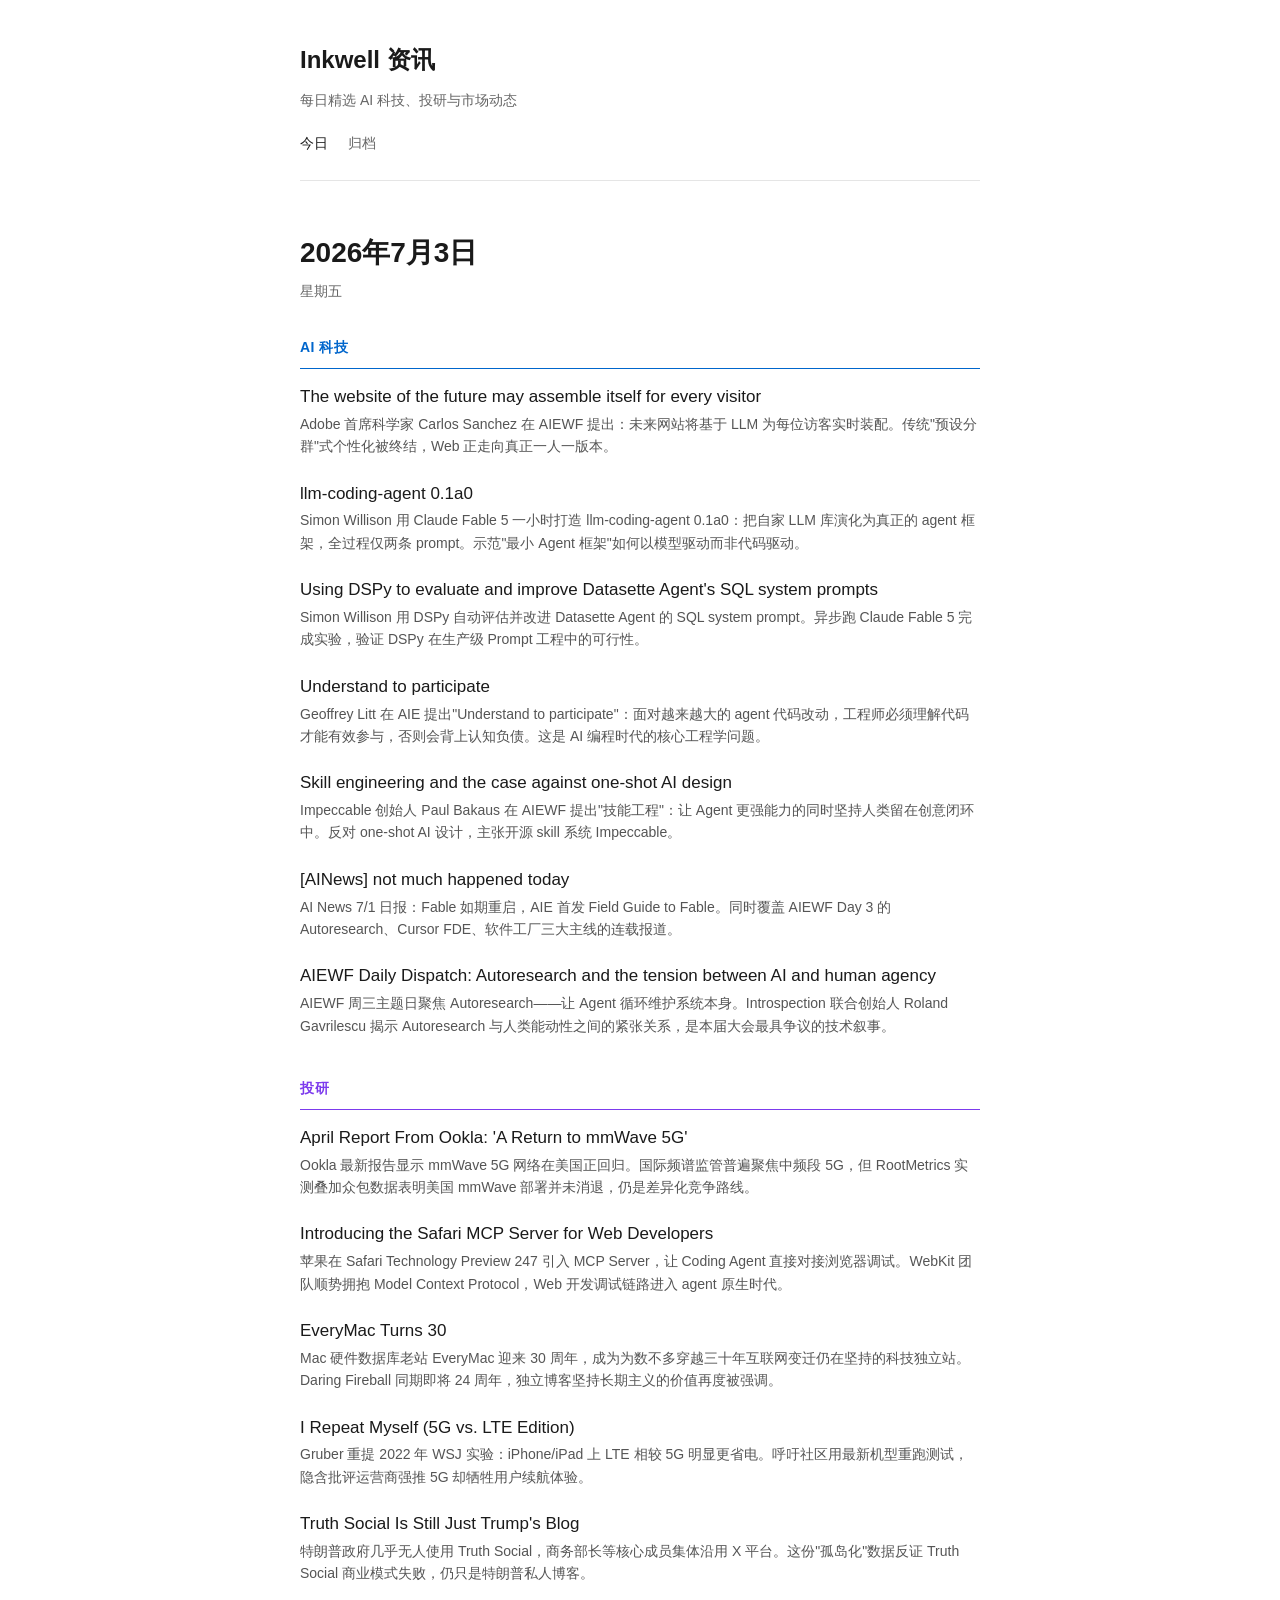
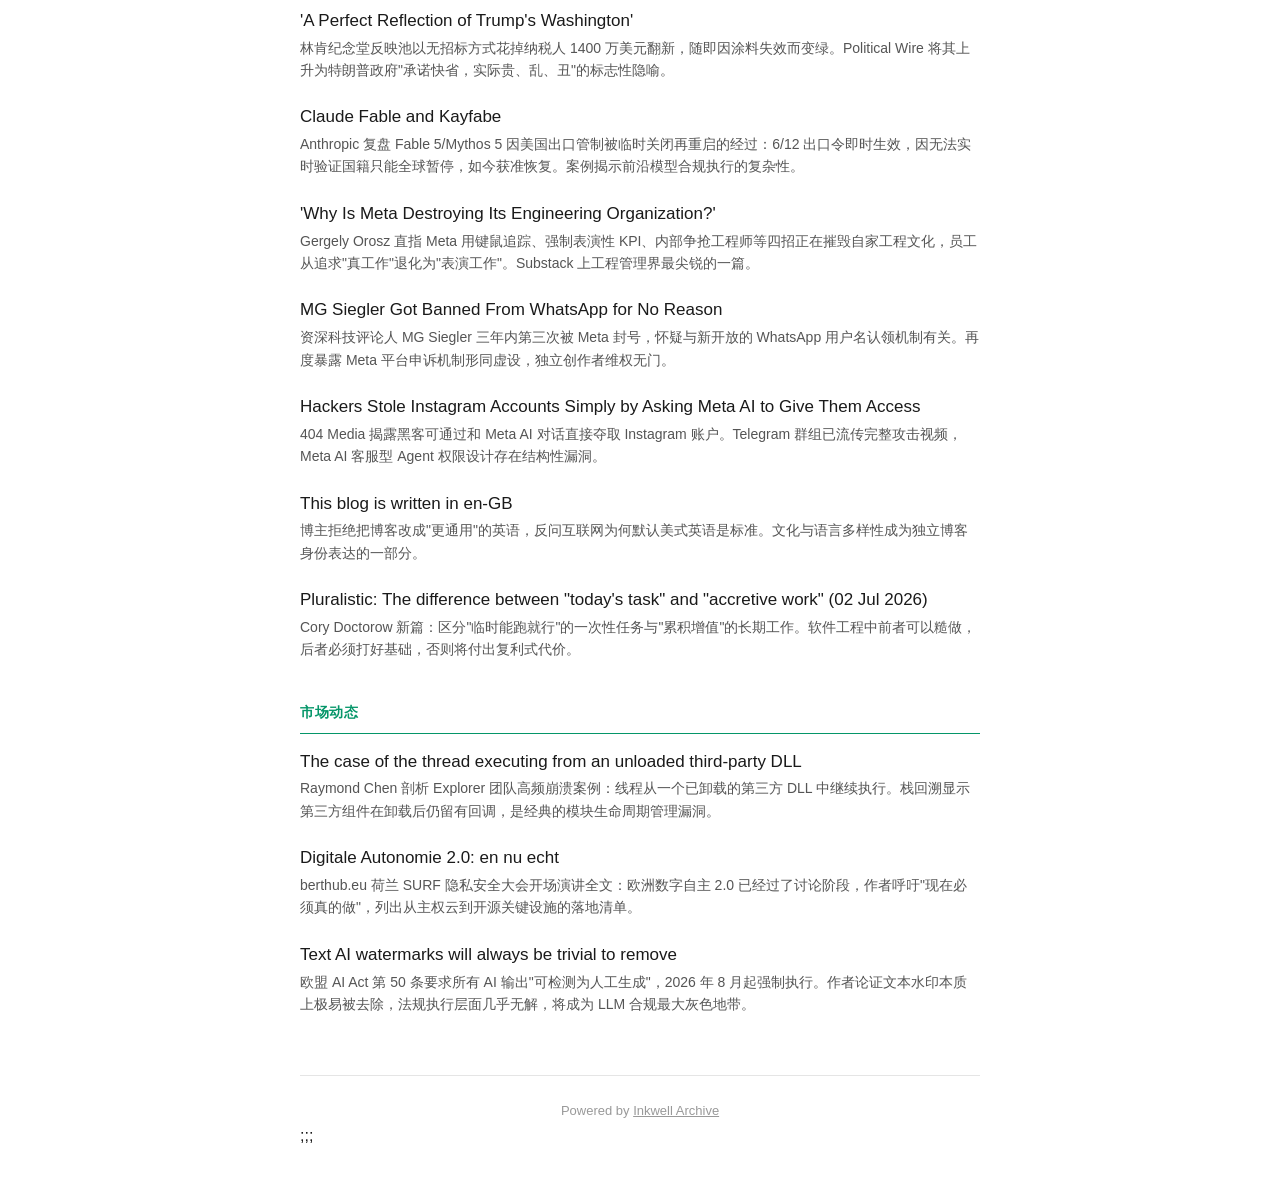
==== index.html @ a4f04117 "Add 2026-07-03 InkWell daily archive (25 articles / 6 categories)" ====
<!DOCTYPE html>
<html lang="zh-CN">
<head>
  <meta charset="UTF-8">
  <meta name="viewport" content="width=device-width, initial-scale=1.0">
  <title>Inkwell 资讯</title>
  <link rel="stylesheet" href="style.css">
</head>
<body>
  <header class="site-header">
    <h1 class="site-title"><a href="index.html">Inkwell 资讯</a></h1>
    <p class="site-subtitle">每日精选 AI 科技、投研与市场动态</p>
    <nav class="site-nav">
      <a href="index.html" class="active">今日</a>
      <a href="archive.html">归档</a>
    </nav>
  </header>

  <main id="content">
    <!-- 内容由 JavaScript 动态加载 -->
  </main>

  <footer class="site-footer">
    <p>Powered by <a href="#" style="color: inherit;">Inkwell Archive</a></p>
  </footer>

  <script>
    // 资讯数据
    const newsData = {
  "2026-07-03": {
    "date": "2026年7月3日",
    "weekday": "星期五",
    "ai_tech": [
      {
        "title": "The website of the future may assemble itself for every visitor",
        "summary": "Adobe 首席科学家 Carlos Sanchez 在 AIEWF 提出：未来网站将基于 LLM 为每位访客实时装配。传统\"预设分群\"式个性化被终结，Web 正走向真正一人一版本。",
        "link": "https://inkwell.coze.com/article/art_vvtwdf",
        "category": "ai_tech"
      },
      {
        "title": "llm-coding-agent 0.1a0",
        "summary": "Simon Willison 用 Claude Fable 5 一小时打造 llm-coding-agent 0.1a0：把自家 LLM 库演化为真正的 agent 框架，全过程仅两条 prompt。示范\"最小 Agent 框架\"如何以模型驱动而非代码驱动。",
        "link": "https://inkwell.coze.com/article/art_qfl9kx",
        "category": "ai_tech"
      },
      {
        "title": "Using DSPy to evaluate and improve Datasette Agent's SQL system prompts",
        "summary": "Simon Willison 用 DSPy 自动评估并改进 Datasette Agent 的 SQL system prompt。异步跑 Claude Fable 5 完成实验，验证 DSPy 在生产级 Prompt 工程中的可行性。",
        "link": "https://inkwell.coze.com/article/art_cam2ct",
        "category": "ai_tech"
      },
      {
        "title": "Understand to participate",
        "summary": "Geoffrey Litt 在 AIE 提出\"Understand to participate\"：面对越来越大的 agent 代码改动，工程师必须理解代码才能有效参与，否则会背上认知负债。这是 AI 编程时代的核心工程学问题。",
        "link": "https://inkwell.coze.com/article/art_w00s9y",
        "category": "ai_tech"
      },
      {
        "title": "Skill engineering and the case against one-shot AI design",
        "summary": "Impeccable 创始人 Paul Bakaus 在 AIEWF 提出\"技能工程\"：让 Agent 更强能力的同时坚持人类留在创意闭环中。反对 one-shot AI 设计，主张开源 skill 系统 Impeccable。",
        "link": "https://inkwell.coze.com/article/art_kkbelk",
        "category": "ai_tech"
      },
      {
        "title": "[AINews] not much happened today",
        "summary": "AI News 7/1 日报：Fable 如期重启，AIE 首发 Field Guide to Fable。同时覆盖 AIEWF Day 3 的 Autoresearch、Cursor FDE、软件工厂三大主线的连载报道。",
        "link": "https://inkwell.coze.com/article/art_l13c7b",
        "category": "ai_tech"
      },
      {
        "title": "AIEWF Daily Dispatch: Autoresearch and the tension between AI and human agency",
        "summary": "AIEWF 周三主题日聚焦 Autoresearch——让 Agent 循环维护系统本身。Introspection 联合创始人 Roland Gavrilescu 揭示 Autoresearch 与人类能动性之间的紧张关系，是本届大会最具争议的技术叙事。",
        "link": "https://inkwell.coze.com/article/art_er3q75",
        "category": "ai_tech"
      }
    ],
    "research": [
      {
        "title": "April Report From Ookla: 'A Return to mmWave 5G'",
        "summary": "Ookla 最新报告显示 mmWave 5G 网络在美国正回归。国际频谱监管普遍聚焦中频段 5G，但 RootMetrics 实测叠加众包数据表明美国 mmWave 部署并未消退，仍是差异化竞争路线。",
        "link": "https://inkwell.coze.com/article/art_24yfpn",
        "category": "research"
      },
      {
        "title": "Introducing the Safari MCP Server for Web Developers",
        "summary": "苹果在 Safari Technology Preview 247 引入 MCP Server，让 Coding Agent 直接对接浏览器调试。WebKit 团队顺势拥抱 Model Context Protocol，Web 开发调试链路进入 agent 原生时代。",
        "link": "https://inkwell.coze.com/article/art_12y1lh",
        "category": "research"
      },
      {
        "title": "EveryMac Turns 30",
        "summary": "Mac 硬件数据库老站 EveryMac 迎来 30 周年，成为为数不多穿越三十年互联网变迁仍在坚持的科技独立站。Daring Fireball 同期即将 24 周年，独立博客坚持长期主义的价值再度被强调。",
        "link": "https://inkwell.coze.com/article/art_vtssij",
        "category": "research"
      },
      {
        "title": "I Repeat Myself (5G vs. LTE Edition)",
        "summary": "Gruber 重提 2022 年 WSJ 实验：iPhone/iPad 上 LTE 相较 5G 明显更省电。呼吁社区用最新机型重跑测试，隐含批评运营商强推 5G 却牺牲用户续航体验。",
        "link": "https://inkwell.coze.com/article/art_qgoy0l",
        "category": "research"
      },
      {
        "title": "Truth Social Is Still Just Trump's Blog",
        "summary": "特朗普政府几乎无人使用 Truth Social，商务部长等核心成员集体沿用 X 平台。这份\"孤岛化\"数据反证 Truth Social 商业模式失败，仍只是特朗普私人博客。",
        "link": "https://inkwell.coze.com/article/art_lrxouu",
        "category": "research"
      },
      {
        "title": "'A Perfect Reflection of Trump's Washington'",
        "summary": "林肯纪念堂反映池以无招标方式花掉纳税人 1400 万美元翻新，随即因涂料失效而变绿。Political Wire 将其上升为特朗普政府\"承诺快省，实际贵、乱、丑\"的标志性隐喻。",
        "link": "https://inkwell.coze.com/article/art_ij75d9",
        "category": "research"
      },
      {
        "title": "Claude Fable and Kayfabe",
        "summary": "Anthropic 复盘 Fable 5/Mythos 5 因美国出口管制被临时关闭再重启的经过：6/12 出口令即时生效，因无法实时验证国籍只能全球暂停，如今获准恢复。案例揭示前沿模型合规执行的复杂性。",
        "link": "https://inkwell.coze.com/article/art_73udtv",
        "category": "research"
      },
      {
        "title": "'Why Is Meta Destroying Its Engineering Organization?'",
        "summary": "Gergely Orosz 直指 Meta 用键鼠追踪、强制表演性 KPI、内部争抢工程师等四招正在摧毁自家工程文化，员工从追求\"真工作\"退化为\"表演工作\"。Substack 上工程管理界最尖锐的一篇。",
        "link": "https://inkwell.coze.com/article/art_i3jzcd",
        "category": "research"
      },
      {
        "title": "MG Siegler Got Banned From WhatsApp for No Reason",
        "summary": "资深科技评论人 MG Siegler 三年内第三次被 Meta 封号，怀疑与新开放的 WhatsApp 用户名认领机制有关。再度暴露 Meta 平台申诉机制形同虚设，独立创作者维权无门。",
        "link": "https://inkwell.coze.com/article/art_2ze0cx",
        "category": "research"
      },
      {
        "title": "Hackers Stole Instagram Accounts Simply by Asking Meta AI to Give Them Access",
        "summary": "404 Media 揭露黑客可通过和 Meta AI 对话直接夺取 Instagram 账户。Telegram 群组已流传完整攻击视频，Meta AI 客服型 Agent 权限设计存在结构性漏洞。",
        "link": "https://inkwell.coze.com/article/art_b1emzk",
        "category": "research"
      },
      {
        "title": "This blog is written in en-GB",
        "summary": "博主拒绝把博客改成\"更通用\"的英语，反问互联网为何默认美式英语是标准。文化与语言多样性成为独立博客身份表达的一部分。",
        "link": "https://inkwell.coze.com/article/art_ceparh",
        "category": "research"
      },
      {
        "title": "Pluralistic: The difference between \"today's task\" and \"accretive work\" (02 Jul 2026)",
        "summary": "Cory Doctorow 新篇：区分\"临时能跑就行\"的一次性任务与\"累积增值\"的长期工作。软件工程中前者可以糙做，后者必须打好基础，否则将付出复利式代价。",
        "link": "https://inkwell.coze.com/article/art_cqkw1j",
        "category": "research"
      }
    ],
    "market": [
      {
        "title": "The case of the thread executing from an unloaded third-party DLL",
        "summary": "Raymond Chen 剖析 Explorer 团队高频崩溃案例：线程从一个已卸载的第三方 DLL 中继续执行。栈回溯显示第三方组件在卸载后仍留有回调，是经典的模块生命周期管理漏洞。",
        "link": "https://inkwell.coze.com/article/art_7rtv7t",
        "category": "market"
      },
      {
        "title": "Digitale Autonomie 2.0: en nu echt",
        "summary": "berthub.eu 荷兰 SURF 隐私安全大会开场演讲全文：欧洲数字自主 2.0 已经过了讨论阶段，作者呼吁\"现在必须真的做\"，列出从主权云到开源关键设施的落地清单。",
        "link": "https://inkwell.coze.com/article/art_p2whz1",
        "category": "market"
      },
      {
        "title": "Text AI watermarks will always be trivial to remove",
        "summary": "欧盟 AI Act 第 50 条要求所有 AI 输出\"可检测为人工生成\"，2026 年 8 月起强制执行。作者论证文本水印本质上极易被去除，法规执行层面几乎无解，将成为 LLM 合规最大灰色地带。",
        "link": "https://inkwell.coze.com/article/art_hybccs",
        "category": "market"
      }
    ]
  },
  "2026-07-02": {
    "date": "2026年7月2日",
    "weekday": "星期四",
    "ai_tech": [
      {
        "title": "How Cursor deploys AI inside the enterprise",
        "summary": "Cursor 首位 FDE VP Pauline Brunet 详解如何把 Agent 塞进企业软件全生命周期。Forward Deployed Engineering 已成企业 AI 落地最热岗位，介于工程/产品/客户成功三者之间。",
        "link": "https://inkwell.coze.com/article/art_5z8ok8",
        "category": "ai_tech"
      },
      {
        "title": "🔬 The Coolest Diffusion Research Isn't in LLMs — Evan Feinberg & Sergey Edunov, Genesis Molecular AI",
        "summary": "Genesis Molecular AI 用扩散模型做分子设计，Latent Space 揭示 Diffusion 在 LLM 之外的更大天地。播客还爆料 Evan Feinberg 差点成为 Genesis 一号员工的反事实故事。",
        "link": "https://inkwell.coze.com/article/art_p8cswm",
        "category": "ai_tech"
      },
      {
        "title": "Warp CEO Zach Lloyd on why software factories are the next phase of coding",
        "summary": "Warp 从 CLI 工具进化为 agentic 编程平台，创始人 Zach Lloyd 在 AIEWF 提出「software factory」概念——Agent 循环运行、按需交付软件，工程师从写代码转向管理工厂。",
        "link": "https://inkwell.coze.com/article/art_96wxju",
        "category": "ai_tech"
      },
      {
        "title": "AIEWF Daily Dispatch: Loops, Software Factories & Forward Deployed Engineers",
        "summary": "AI Engineer 世界博览会首个正会日，「loop」一词贯穿全场。Agents 从聊天助手转向流水线角色，与 FDE、软件工厂形成企业 AI 落地三角，是本届大会的核心叙事。",
        "link": "https://inkwell.coze.com/article/art_fqh4z9",
        "category": "ai_tech"
      },
      {
        "title": "[AINews] Sonnet 5 today, and Fable 5 tomorrow",
        "summary": "Anthropic 今日发布 Sonnet 5，性能接近 Opus 4.8 但更便宜；Fable/Mythos 5 也在与美国政府沟通后获准重新发布。Sonnet 5 效率讨论是 AI Engineer World's Fair 第二日主线话题。",
        "link": "https://inkwell.coze.com/article/art_c2v3ye",
        "category": "ai_tech"
      },
      {
        "title": "Forward Deployed Engineers and the future of software engineering",
        "summary": "Sierra Agent Engineering 负责人 Natalie Meurer 领 120+ 工程师团队构建对话式 AI，解释 FDE 为何是软件工程的未来——工程师直接参与客户实施与迭代。",
        "link": "https://inkwell.coze.com/article/art_qpclo8",
        "category": "ai_tech"
      },
      {
        "title": "DNA Sequence Alignment and Kings",
        "summary": "John D. Cook 把 DNA 序列比对映射到国王在棋盘上的斜向走法，用中心 Delannoy 数 D_n 统计路径数量。生物信息学的经典动态规划原来是国王走法的组合展开。",
        "link": "https://inkwell.coze.com/article/art_2g5g9t",
        "category": "ai_tech"
      }
    ],
    "research": [
      {
        "title": "PlayStation Plus and Xbox Game Pass Subscriptions",
        "summary": "John Gruber 指出：主机厂靠 PS Plus（$11-20/月）和 Xbox Game Pass（$10-23/月）订阅回血，几年即超过硬件补贴总额，Steam 联机不收费，Valve 商业模式反而更透明。",
        "link": "https://inkwell.coze.com/article/art_3i65av",
        "category": "research"
      },
      {
        "title": "Valve Explains Why It Doesn’t Subsidize Its Hardware Platforms",
        "summary": "Valve 向 The Verge 解释拒绝赔本卖 Steam Deck / Steam Machine：主机行业以硬件亏损换软件抽成的模式已被 PS/Xbox 订阅费严重扭曲，Valve 坚守 PC 兼容策略。",
        "link": "https://inkwell.coze.com/article/art_4mrv6g",
        "category": "research"
      },
      {
        "title": "The Talk Show: ‘Taking Drugs to Get Fat’",
        "summary": "John Moltz 回归 The Talk Show 播客，讨论 Apple 硬件涨价应对全球 RAM/SSD 短缺，并畅谈 macOS 下一代 UI 更新中值得肯定的部分。",
        "link": "https://inkwell.coze.com/article/art_sg7mw0",
        "category": "research"
      },
      {
        "title": "Pluralistic: Technocarcinization (01 Jul 2026)",
        "summary": "Pluralistic 新篇 Technocarcinization：平台老化是一种「技术癌变」，从消费者到监管者到员工被同一套操纵手法收割。Doctorow 把 enshittification 上升为跨行业结构性规律。",
        "link": "https://inkwell.coze.com/article/art_j6ojso",
        "category": "research"
      },
      {
        "title": "404 Media: Vulnerability in iCloud’s ‘Hide My Email’ Reveals Peoples’ Real Email Addresses",
        "summary": "404 Media 披露 iCloud Hide My Email 存在可将匿名转发地址反解为真实邮箱的漏洞，漏洞至今可被利用，媒体已隐去技术细节等待 Apple 修复。隐私功能反成隐私风险。",
        "link": "https://inkwell.coze.com/article/art_lvazcl",
        "category": "research"
      },
      {
        "title": "explaining myself through stories",
        "summary": "jyn.dev 短文：作者坦承只能靠讲故事解释自己，因为「有些东西大于我能说出的部分」。程序员常见的沟通问题——技术之外还有大量隐性上下文，故事是唯一携带载体。",
        "link": "https://inkwell.coze.com/article/art_rbf1vz",
        "category": "research"
      }
    ],
    "market": [
      {
        "title": "It rather involved being on the other side of this airtight hatchway: Changing administrative settings",
        "summary": "老牌 Old New Thing 专栏本期案例：安全报告称改注册表可绕过安全策略。Raymond Chen 反驳——攻击者已获管理员权限时，任何后续动作都属预期行为，「气密舱另一侧」原则不适用。",
        "link": "https://inkwell.coze.com/article/art_l5zsm",
        "category": "market"
      },
      {
        "title": "Bulkdatasets AIVD en MIVD: de schaduw geheime dienst",
        "summary": "荷兰新调查报告 PDF 揭示两大情报机构 AIVD/MIVD 在处理涉及数百万无辜公民的批量数据集时草率甚至违法。berthub.eu 深入剖析监督失效与法律真空，欧洲情报监管再度承压。",
        "link": "https://inkwell.coze.com/article/art_4vm8fb",
        "category": "market"
      },
      {
        "title": "Summary of reading: April - June 2026",
        "summary": "Eli Bendersky 2026 年 Q2 阅读总结：涵盖《纽伦堡审判》历史巨著、编程与哲学多本书目，评点各书亮点与阅读收获，季度阅读清单久负盛名。",
        "link": "https://inkwell.coze.com/article/art_rlmnjm",
        "category": "market"
      },
      {
        "title": "Clickhouse is winning the Observability Wars",
        "summary": "从事可观测性十年的老兵 Mat Duggan 复盘 Datadog / Splunk / Elastic 疲态：Clickhouse 以列式 + 高压缩成为日志/指标/追踪三合一底座，Uber、eBay、Cloudflare 均已迁移，市场格局重排在即。",
        "link": "https://inkwell.coze.com/article/art_mi26yk",
        "category": "market"
      },
      {
        "title": "The CRA is not about open source",
        "summary": "Andrew Nesbitt 在 UN Open Source Week 后撰文：欧盟 Cyber Resilience Act 被反复标榜为「解决开源安全」的方案，但实际针对的是商业软件供应链，把开源当挡箭牌反而误导监管重点。",
        "link": "https://inkwell.coze.com/article/art_og7uf7",
        "category": "market"
      }
    ]
  },
  "2026-07-01": {
    "date": "2026年7月1日",
    "weekday": "星期三",
    "ai_tech": [
      {
        "title": "Nano Banana 2 Lite",
        "summary": "Google 发布 Gemini 3.1 Flash Lite Image（gemini-3.1-flash-lite-image），定位\"最快最便宜的 Gemini 图像模型，为速度和规模而生\"。Simon Willison 实测 Waldo 风格图像生成质量优于 4 月版本 Nano Banana 系列，但仍存在拼写错误问题。",
        "link": "https://simonwillison.net/2026/Jun/30/nano-banana-2-lite/",
        "category": "ai_tech"
      },
      {
        "title": "What's new in Claude Sonnet 5",
        "summary": "Anthropic 发布 Sonnet 5，官方称\"性能接近 Opus 4.8 但价格更低\"。System card 显示其网络安全能力显著弱于 Mythos 5，因此适用与 Opus 4.7/4.8 相同的安全等级从而避开政府审查阻塞。API 变化：temperature/top_p/top_k 不再支持，1M 上下文。",
        "link": "https://simonwillison.net/2026/Jun/30/claude-sonnet-5/",
        "category": "ai_tech"
      },
      {
        "title": "The AI Compass",
        "summary": "Simon Willison 新博客文章。",
        "link": "https://simonwillison.net/2026/Jun/30/the-ai-compass/",
        "category": "ai_tech"
      },
      {
        "title": "Have your agent record video demos of its work with shot-scraper video",
        "summary": "shot-scraper 1.10 新增 video storyboard.yml 功能，可让 AI agent 自动录制其工作过程的视频演示，用于文档和演示自动化。",
        "link": "https://simonwillison.net/2026/Jun/30/shot-scraper-video/",
        "category": "ai_tech"
      },
      {
        "title": "Start building with Nano Banana 2 Lite and Gemini Omni Flash",
        "summary": "Google DeepMind 官方发布公告，同时上线 Nano Banana 2 Lite（图像）和 Gemini Omni Flash（多模态），面向开发者开放构建。",
        "link": "https://deepmind.google/blog/start-building-with-nano-banana-2-lite-and-gemini-omni-flash/",
        "category": "ai_tech"
      },
      {
        "title": "shot-scraper 1.10",
        "summary": "Simon Willison 的 shot-scraper 工具 1.10 版本发布，主要新特性是 video storyboard.yml 支持自动化视频录制。",
        "link": "https://simonwillison.net/2026/Jun/30/shot-scraper/",
        "category": "ai_tech"
      },
      {
        "title": "[AINews] not much happened today",
        "summary": "Latent Space AINews 每日综述（6/27-6/29）：Meta 非侵入式脑到文本里程碑引发最大技术关注；AIEWF workshops 中 Skills 成为大会核心主题。市场因德国队爆冷而集体喘息一天。",
        "link": "https://www.latent.space/p/ainews-not-much-happened-today-07e",
        "category": "ai_tech"
      },
      {
        "title": "Distinguishing variables from parameters",
        "summary": "John D. Cook 澄清数学教学中常见的\"变量 vs 参数\"混淆：正确表达应为 f(x; k)——x 是变量、k 是参数（在具体应用中固定但不同应用可取不同值），而非把参数简单说成\"可变的常数\"。",
        "link": "https://www.johndcook.com/blog/2026/06/30/variables-and-parameters/",
        "category": "ai_tech"
      },
      {
        "title": "Silver Rectangles and the Ways of Kings",
        "summary": "John D. Cook 介绍银矩形与国王之路的关联：金矩形加正方形得金矩形（φ=(1+√5)/2），银矩形加两个正方形得银矩形（σ=1+√2）。银比与 Dellanoy 数（国王走法数）存在深层数学联系。",
        "link": "https://www.johndcook.com/blog/2026/06/30/silver-kings/",
        "category": "ai_tech"
      },
      {
        "title": "Derivative equals inverse",
        "summary": "John D. Cook 分享有趣数学问题：找一个函数 f 使得 f′(x) = f⁻¹(x) 对所有正 x 成立。唯一解为 f(x) = φ(x/φ)^φ，黄金比再度意外出现。1969 年 American Mathematical Monthly 发表。",
        "link": "https://www.johndcook.com/blog/2026/06/29/derivative-equals-inverse/",
        "category": "ai_tech"
      }
    ],
    "research": [
      {
        "title": "Gnome",
        "summary": "Lex Friedman 打造的 Mac 菜单栏 GIF 搜索应用，通过快捷键快速搜索并复制 GIF 到剪贴板，解决\"打开浏览器→搜索→右键→复制\"的漫长流程导致笑话时机流失问题。",
        "link": "https://lexfriedman.com/gnome/",
        "category": "research"
      },
      {
        "title": "Supreme Court Agrees to Review Apple's Petition Regarding Civil Contempt Finding in 'Apple v. Epic Games'",
        "summary": "美国最高法院批准 Apple 上诉，同意审查 Apple v. Epic Games 案中的民事藐视法庭裁决（Question 1）。核心争议：Apple 对外部支付收取佣金是否违反禁令精神。Question 2（禁令范围是否只适用 Epic）未获受理。",
        "link": "https://www.supremecourt.gov/orders/courtorders/063026zor_3f14.pdf",
        "category": "research"
      },
      {
        "title": "Supreme Court Upholds Birthright Citizenship in 6-3 Decision",
        "summary": "美国最高法院以 6-3 维持出生公民权合宪性。Josh Marshall 评论：Gorsuch、Alito、Thomas 三位大法官的异议本身就足以构成弹劾理由；偶尔的正确判决并不能改变最高法院需要改革的现实。",
        "link": "https://talkingpointsmemo.com/edblog/the-birthright-citizenship-decision-is-more-evidence-for-court-reform/",
        "category": "research"
      },
      {
        "title": "★ The Supreme Court Rules That Law Enforcement's Use of 'Geofence Warrant' Was a 'Search'",
        "summary": "最高法院 6-3 裁定执法机关使用\"地理围栏令\"（要求 Google 提供特定时间地点的手机位置数据）构成第四修正案意义上的\"搜查\"。Kagan 大法官主笔多数意见：手机位置记录存在合理隐私预期。案件发回下级法院复审。",
        "link": "https://daringfireball.net/2026/06/scotus_geofence_warrant_search",
        "category": "research"
      },
      {
        "title": "Three Players From the Japanese Men's National Team vs. 100 School Children",
        "summary": "日本国家男子足球队三名球员对阵 100 名小学生的挑战视频，在社交媒体广泛传播。",
        "link": "https://x.com/BallStreet/status/950382135969566720",
        "category": "research"
      },
      {
        "title": "CMA Consultation on Mobile App Steering and NFC Access",
        "summary": "英国竞争与市场管理局发起咨询：拟要求 Apple 和 Google 移动平台允许 app 引导用户到外部支付渠道、并开放 iOS NFC 访问。",
        "link": "https://www.gov.uk/government/news/cma-consults-on-new-requirements-for-apple-and-googles-mobile-platforms",
        "category": "research"
      },
      {
        "title": "U.K. Regulator Considers Requiring App Store to Allow Steering to the Web, and iOS NFC to Be Open",
        "summary": "Reuters 报道：英国 CMA 提议允许开发者将用户引导至 Apple/Google 应用商店外的支付渠道以降低费用、促进竞争，任何\"引流费\"必须公平合理且低于当前商店佣金，节省应传导给消费者或用于创新。",
        "link": "https://www.reuters.com/world/uk-regulator-proposes-easing-apple-google-app-store-payment-rules-2026-06-30/",
        "category": "research"
      },
      {
        "title": "The AI Industry Is Losing",
        "summary": "Ed Zitron 深度长文（wheresyoured.at）：详细分析 NVIDIA、Anthropic、OpenAI 财务状况和 AI 泡沫 3.0，剖析半导体公司的不可持续增长，认为 AI 行业正在结构性亏损。",
        "link": "https://www.wheresyoured.at/the-ai-industry-is-losing/",
        "category": "research"
      },
      {
        "title": "Book Review: Fake Creativity by Blake Loch ★★★☆☆",
        "summary": "shkspr.mobi 书评：自出版小说，讲述一位作者陷入 AI 剽窃其作品的偏执妄想。探讨 AI 能否复制艺术，以及如何\"证明\"作品由人类创作。节奏优秀、情节反转到位，但角色刻画有待打磨，评分三星。",
        "link": "https://shkspr.mobi/blog/2026/06/book-review-fake-creativity-by-blake-loch/",
        "category": "research"
      },
      {
        "title": "Pluralistic: Jo Walton's \"Everybody's Perfect\" (30 Jun 2026)",
        "summary": "Cory Doctorow 推荐 Jo Walton 新书《Everybody's Perfect》：\"神秘的杰作，让你觉得此前的平凡生活都是场无聊的梦。\"同时讨论 AI 公司实际盈利情况。",
        "link": "https://pluralistic.net/2026/06/30/serenissima/",
        "category": "research"
      },
      {
        "title": "Data Breach at Indian Supplier Tata Electronics Exposes iPhone 18 Pro Details and Photos",
        "summary": "Reuters：勒索软件团伙从 Tata Electronics 窃取的敏感数据被发布到暗网，包括 iPhone 18 Pro 零部件清单、供应商名单和照片。这可能损害 Apple 精心维护的供应链保密体系，并向竞争对手、山寨厂商泄露关键信息。",
        "link": "https://www.reuters.com/business/media-telecom/apple-iphone-18-pro-supplier-list-parts-photos-exposed-tata-data-leak-2026-06-29/",
        "category": "research"
      }
    ],
    "market": [
      {
        "title": "Writing an LLM from scratch, part 34a -- building a JAX training loop for an LLM training run",
        "summary": "Giles Thomas 用一年时间基于 Sebastian Raschka 的《Build a LLM from Scratch》完成\"不看书、不看代码，纯凭笔记从零构建 LLM\"挑战。目标：达到 3.2B tokens 训练、评测接近 GPT-2 small 质量，本文构建 JAX 训练循环。",
        "link": "https://www.gilesthomas.com/2026/06/llm-from-scratch-34a-building-a-jax-training-loop-for-an-llm-training-run",
        "category": "market"
      },
      {
        "title": "Taking Roads and Bridges literally",
        "summary": "Andrew Nesbitt 从 UN Open Source Week 出发反思：Nadia Eghbal 2016 年《Roads and Bridges》报告将开源比作关键基础设施，十年后终于抵达真正的公共基础设施受众。作者主张停止把\"道路桥梁\"当隐喻，而是研究桥梁实际如何维护的机制。",
        "link": "https://nesbitt.io/2026/06/30/taking-roads-and-bridges-literally.html",
        "category": "market"
      },
      {
        "title": "The Dating App Plot Device",
        "summary": "idiallo 分析交友 App 的商业悖论：帮人找到爱情，用户永远流失；让用户付费则必须留住他们不脱单。作者访谈朋友后放弃\"理想交友 App\"设计，感叹爱情难以程序化定义。",
        "link": "https://idiallo.com/blog/dating-plot-device",
        "category": "market"
      },
      {
        "title": "A compatibility note on the abuse of Windows window class extra bytes",
        "summary": "Raymond Chen 揭秘 Windows 兼容性历史：16 位代码中 SetClassWord 对 GWW_CBCLSEXTRA 的特殊处理——虽然修改该值无实际效果（内存在 RegisterClass 时已分配），但为保证老应用不崩溃仍必须允许调用。凡是能藏指针的地方，人们一定会藏。",
        "link": "https://devblogs.microsoft.com/oldnewthing/20260630-00/?p=112488",
        "category": "market"
      }
    ]
  },
  "2026-06-30": {
    "date": "2026年6月30日",
    "weekday": "星期二",
    "ai_tech": [
      {
        "title": "Ornith-1.0: Self-Scaffolding LLMs for Agentic Coding",
        "summary": "DeepReinforce 首发开源权重模型 Ornith-1.0（MIT 许可），含 9B/31B Dense 与 35B/397B MoE 四个变体，基于 Gemma 4 + Qwen 3.5 二次预训练，在同尺寸开源模型编码基准上达 SOTA。Simon 已用 LM Studio 跑 35B Q4_K_M GGUF（20GB），并把它接到自家 Pi harness 上跑 Datasette 代码定位任务，多步工具调用表现优秀；绘制 pelican 输出 103 token/s，初印象非常正面。",
        "link": "https://simonwillison.net/2026/Jun/29/ornith/#atom-everything",
        "category": "ai_tech"
      },
      {
        "title": "Count the number of Safari tabs",
        "summary": "Simon Willison 的\"史上最小 TIL\"：用一行 AppleScript `osascript -e 'tell application \"Safari\" to count tabs of every window'` 即可统计 Safari 当前所有窗口的标签页总数。他自己跑出 370 个，配图自嘲\"tab-shame\"，提醒读者关一关 tab。",
        "link": "https://simonwillison.net/2026/Jun/29/safari-tab-count/#atom-everything",
        "category": "ai_tech"
      },
      {
        "title": "Who you gonna believe: Grok or the docs?",
        "summary": "bc 计算器的 Bessel 函数 `j(...)` 参数顺序到底是 `j(n,x)` 还是 `j(x,n)`？Grok 说前者，POSIX man page 说后者。作者用 `j(1,0)=0`、`j(1.2, 3.4)==j(1, 3.4)` 两组实测确认 Grok 正确、man page 错误（第一个参数被 truncate 即为整数阶 n）。结论是别盲信 LLM，也别盲信文档——跑两个测试用例胜过任何权威。",
        "link": "https://www.johndcook.com/blog/2026/06/29/who-you-gonna-believe/",
        "category": "ai_tech"
      }
    ],
    "research": [
      {
        "title": "Pluralistic: Gemini is better than search because Google enshittified search (29 Jun 2026)",
        "summary": "Cory Doctorow 抛出\"放火的人来当消防员\"论：Gemini 之所以比 Google 搜索好用，恰恰是因为 Google 自己把搜索结果\"enshittified\"（变屎化）——SEO 垃圾、AI 内容农场、广告挤占——逼用户改用大模型问答。文中借此回顾 Microsoft 反垄断翻案、Olympic 盈利谎言、Intuit 截胡儿童税收抵免等案例，把矛头指向\"反垄断已成政治反重力\"的现实。",
        "link": "https://pluralistic.net/2026/06/29/arsonist-firefighters/",
        "category": "research"
      }
    ],
    "market": [
      {
        "title": "Unbundling the standard library",
        "summary": "GHC 10.2 把内建标识符放进真实模块 `GHC.Essentials`（位于 base 中），导致原本\"零依赖\"的 Haskell 包 composition 自动隐式依赖 base，\"无依赖神话\"破灭。作者借此考察各生态系统中\"编译器 vs 标准库\"的边界划法，并由 Ruby Bug #20516（Ruby 3.3.2 仍捆绑漏洞版 rexml 3.2.6）引出：当标准库被\"解绑\"后，CVE 与漏洞通告的范围与形态也随之改变。",
        "link": "https://nesbitt.io/2026/06/29/unbundling-the-standard-library.html",
        "category": "market"
      },
      {
        "title": "I turned my prologue into a short video",
        "summary": "Idiallo 坦言\"写完整本书太难\"，于是把自己书稿的序章改编成一段短视频先放出来。属于个人创作侧的\"先 MVP 再迭代\"实验，邀请读者观看反馈。",
        "link": "https://idiallo.com/byte-size/my-prologue-to-short-video",
        "category": "market"
      }
    ]
  },
  "2026-06-29": {
    "date": "2026年6月29日",
    "weekday": "星期一",
    "ai_tech": [
      {
        "title": "Quoting Jon Udell",
        "summary": "Human Agent in the loop —— Jon Udell 反对 \"human in the loop\" 的说法，认为这种表述把权威让渡给了机器。应该反转叙事：\"这是我们的 loop，我们仍按一贯方式工作，只是招募 agent 加入团队。\"Agent 辅助的流程不必是黑盒。",
        "link": "https://simonwillison.net/2026/Jun/28/jon-udell/#atom-everything",
        "category": "ai_tech"
      },
      {
        "title": "Hack Your Summer",
        "summary": "Simon Willison 推介 DJ Patil 发起的 4 周高速 production sprint 计划，面向本科生、研究生及应届生。学员将学习如何识别项目、稳步推进，目标是在暑期内构建真实可交付的产品。",
        "link": "https://simonwillison.net/2026/Jun/28/hack-your-summer/#atom-everything",
        "category": "ai_tech"
      },
      {
        "title": "Brace expansion tree",
        "summary": "John D. Cook 分享一行 bash brace expansion 神奇命令：`echo {w,t,}h{e{n{,ce{,forth}},re{,in,fore,with{,al}}},ither,at}`，仅一行即可生成 30 个英文单词（when、whence、where、wherein、whither、thither 等），通过括号嵌套的树状结构展开。",
        "link": "https://www.johndcook.com/blog/2026/06/27/brace-expansion-tree/",
        "category": "ai_tech"
      }
    ],
    "research": [
      {
        "title": "Book Review: The Hotel Avocado by Bob Mortimer ★★☆☆☆",
        "summary": "@edent 书评——Bob Mortimer 续作《The Hotel Avocado》仅获 2 星。作者再次验证\"均值回归是宇宙铁律\"，前作《The Satsuma》中的风趣与机智在续集里彻底褪色。",
        "link": "https://shkspr.mobi/blog/2026/06/book-review-the-hotel-avocado-by-bob-mortimer/",
        "category": "research"
      }
    ],
    "market": [
      {
        "title": "The Laziest Generation",
        "summary": "对\"懒惰一代\"标签的反思：作者祖父 18 岁就靠送报和零工攒钱买下第一套房，父亲 26 岁已婚育且搬入首套住房，而当代年轻人却普遍买不起房——背后是结构性的经济差异，而非世代懒惰。",
        "link": "https://idiallo.com/blog/the-laziest-generation",
        "category": "market"
      }
    ]
  },
  "2026-06-28": {
    "date": "2026年6月28日",
    "weekday": "星期日",
    "ai_tech": [
      {
        "title": "[AINews] OpenAI GPT-5.6 Sol / Terra / Luna — restricted to trusted partners",
        "summary": "Against the backdrop of ongoing Anthropic-Fable negotiations and a relaxation of Mythos controls, GPT-5.6 was announced today, but with limited access to trusted partners. It is Mythos-beating at a su",
        "link": "https://www.latent.space/p/ainews-openai-gpt-56-sol-terra-luna",
        "category": "ai_tech"
      },
      {
        "title": "When will the decimals in a/b repeat?",
        "summary": "The previous post looked at how many digits are in the reduced fraction for the n th harmonic number. I was curious about how long the cycle of digits in a harmonic number might be. I wrote about the",
        "link": "https://www.johndcook.com/blog/2026/06/27/decimal-period/",
        "category": "ai_tech"
      },
      {
        "title": "Height of harmonic numbers",
        "summary": "The previous post looked at writing the harmonic numbers as reduced fractions and estimating the number of digits in the numerator and denominator based on asymptotics. This is a follow up post with p",
        "link": "https://www.johndcook.com/blog/2026/06/27/height-of-harmonic-numbers/",
        "category": "ai_tech"
      },
      {
        "title": "Writing down harmonic numbers",
        "summary": "The n th harmonic number is the sum of the reciprocals of the first n positive integers. H n = 1 + 1/2 + 1/3 + 1/4 + … + 1/ n The product of all the denominators is n !, so you could write H n as a fr",
        "link": "https://www.johndcook.com/blog/2026/06/26/writing-down-harmonic-numbers/",
        "category": "ai_tech"
      }
    ],
    "research": [
      {
        "title": "Pluralistic: Zuckerberg's increasingly bizarre war on whistleblowers (27 Jun 2026)",
        "summary": "->->->->->->->->->->->->->->->->->->->->->->->->->->->->-> Top Sources: None --> Today's links Zuckerberg's increasingly bizarre war on whistleblowers : Under no circumstances should you rush out and",
        "link": "https://pluralistic.net/2026/06/27/zuckerstreisand-2/",
        "category": "research"
      }
    ],
    "market": [
      {
        "title": "Using Local Coding Agents",
        "summary": "Many people reached out to me in the past asking about my local agent stack as well as how I set up my local agent stack. So, I thought it might be useful to put together a little tutorial on how to s",
        "link": "https://magazine.sebastianraschka.com/p/using-local-coding-agents",
        "category": "market"
      },
      {
        "title": "This Week in Package Management: 27 June 2026",
        "summary": "Week six of the roundup, built from the package manager OPML feed collection and whatever I’ve posted or boosted on Mastodon . Releases Spack 1.2.0 makes the rewritten parallel installer the default,",
        "link": "https://nesbitt.io/2026/06/27/this-week-in-package-management.html",
        "category": "market"
      },
      {
        "title": "All Chinese Models Will Be Illegal in 3... 2... 1...",
        "summary": "The Washington Post reported that the US government will decide who can use state-of-the-art LLMs . After the ban of Fable and the limitations coming to ChatGPT 5.6, what's next? My bet is Chinese mod",
        "link": "https://idiallo.com/blog/all-chinese-models-will-be-illegal",
        "category": "market"
      },
      {
        "title": "Saying the obvious thing",
        "summary": "Stating the obvious is surprisingly useful . Most of your knowledge lives below the threshold of conscious awareness, so it’s possible for a piece of writing to remind you of what you already know. It",
        "link": "https://seangoedecke.com/saying-the-obvious-thing/",
        "category": "market"
      }
    ]
  },
  "2026-06-27": {
    "date": "2026年6月27日",
    "weekday": "星期六",
    "ai_tech": [
      {
        "title": "Quoting Dean W. Ball",
        "summary": "",
        "link": "https://simonwillison.net/2026/Jun/26/dean-w-ball/#atom-everything",
        "category": "ai_tech"
      },
      {
        "title": "Quoting Timothy B. Lee",
        "summary": "",
        "link": "https://simonwillison.net/2026/Jun/26/timothy-b-lee/#atom-everything",
        "category": "ai_tech"
      },
      {
        "title": "What happened after 2,000 people tried to hack my AI assistant",
        "summary": "",
        "link": "https://simonwillison.net/2026/Jun/26/hack-my-ai-assistant/#atom-everything",
        "category": "ai_tech"
      },
      {
        "title": "Incident Report: CVE-2026-LGTM",
        "summary": "",
        "link": "https://simonwillison.net/2026/Jun/26/incident-report/#atom-everything",
        "category": "ai_tech"
      },
      {
        "title": "Quoting OpenAI",
        "summary": "",
        "link": "https://simonwillison.net/2026/Jun/26/openai/#atom-everything",
        "category": "ai_tech"
      },
      {
        "title": "[AINews] OpenAI reports median internal Codex output tokens grew 56x in Research, 32x in Customer Support, 27x in Engineering, and 13x in Legal since November 2025",
        "summary": "",
        "link": "https://www.latent.space/p/ainews-openai-reports-median-internal",
        "category": "ai_tech"
      },
      {
        "title": "Blink if you're human",
        "summary": "",
        "link": "https://dynomight.net/blink/",
        "category": "ai_tech"
      }
    ],
    "research": [
      {
        "title": "Premium: Notes From The Bubble, Volume 1",
        "summary": "",
        "link": "https://www.wheresyoured.at/premium-notes-from-the-bubble-volume-1/",
        "category": "research"
      },
      {
        "title": "Review: Gamrombo PS5 controller - including Linux set up ★★★★☆",
        "summary": "",
        "link": "https://shkspr.mobi/blog/2026/06/review-gamrombo-ps5-controller-including-linux-set-up/",
        "category": "research"
      }
    ],
    "market": [
      {
        "title": "Incident Report: CVE-2026-LGTM",
        "summary": "",
        "link": "https://nesbitt.io/2026/06/26/incident-report-cve-2026-lgtm.html",
        "category": "market"
      },
      {
        "title": "AI inference is obviously profitable",
        "summary": "",
        "link": "https://seangoedecke.com/ai-inference-is-obviously-profitable/",
        "category": "market"
      }
    ]
  },
  "2026-06-26": {
    "date": "2026年6月26日",
    "weekday": "星期五",
    "ai_tech": [
      {
        "title": "AI and Liability",
        "summary": "",
        "link": "https://simonwillison.net/2026/Jun/25/ai-and-liability/",
        "category": "ai_tech"
      },
      {
        "title": "datasette-export-database 0.3a2",
        "summary": "",
        "link": "https://simonwillison.net/2026/Jun/25/datasette-export-database/",
        "category": "ai_tech"
      },
      {
        "title": "[AINews] It's Meta-Harness Summer",
        "summary": "",
        "link": "https://www.latent.space/p/ainews-its-meta-harness-summer",
        "category": "ai_tech"
      },
      {
        "title": "Hart's theorem",
        "summary": "",
        "link": "https://www.johndcook.com/blog/2026/06/25/harts-theorem/",
        "category": "ai_tech"
      },
      {
        "title": "Incircles and Excircles of Pythagorean triangles",
        "summary": "",
        "link": "https://www.johndcook.com/blog/2026/06/25/incircle-excircle/",
        "category": "ai_tech"
      },
      {
        "title": "Consecutive Pythagorean triangle sides",
        "summary": "",
        "link": "https://www.johndcook.com/blog/2026/06/25/consecutive-pythagorean/",
        "category": "ai_tech"
      },
      {
        "title": "The Star Trek lemma",
        "summary": "",
        "link": "https://www.johndcook.com/blog/2026/06/24/star-trek-lemma/",
        "category": "ai_tech"
      }
    ],
    "research": [
      {
        "title": "Pluralistic: Jailbreaking isn't theft (25 Jun 2026)",
        "summary": "",
        "link": "https://pluralistic.net/2026/06/25/thieve-different/",
        "category": "research"
      }
    ],
    "market": [
      {
        "title": "Raymond's hot take on Hainanese chicken",
        "summary": "",
        "link": "https://devblogs.microsoft.com/oldnewthing/20260625-01/?p=112469",
        "category": "market"
      },
      {
        "title": "The case of the DLL that was not present in memory despite not being formally unloaded, part 1",
        "summary": "",
        "link": "https://devblogs.microsoft.com/oldnewthing/20260625-00/?p=112467",
        "category": "market"
      },
      {
        "title": "Scrutineer: scanning open source without flooding maintainers",
        "summary": "",
        "link": "https://nesbitt.io/2026/06/25/scrutineer.html",
        "category": "market"
      },
      {
        "title": "Escaping Flatland meetups summer 2026: times and places",
        "summary": "",
        "link": "https://www.henrikkarlsson.xyz/p/escaping-flatland-meetups-summer",
        "category": "market"
      }
    ]
  },
  "2026-06-25": {
    "date": "2026年6月25日",
    "weekday": "星期四",
    "ai_tech": [
      {
        "title": "Why the Frontier Ecosystem must be Open — Matei Zaharia and Reynold Xin, Databricks",
        "summary": "",
        "link": "https://www.latent.space/p/databricks",
        "category": "ai_tech"
      },
      {
        "title": "Quoting Tom MacWright",
        "summary": "",
        "link": "https://simonwillison.net/2026/Jun/24/tom-macwright/",
        "category": "ai_tech"
      },
      {
        "title": "Introducing computer use in Gemini 3.5 Flash",
        "summary": "",
        "link": "https://deepmind.google/blog/introducing-computer-use-in-gemini-3-5-flash/",
        "category": "ai_tech"
      },
      {
        "title": "[AINews] Claude Tag: Multiplayer, Proactive, Persistent Agents in Slack",
        "summary": "",
        "link": "https://www.latent.space/p/ainews-claude-tag-multiplayer-proactive",
        "category": "ai_tech"
      },
      {
        "title": "Regular expressions that work \"everywhere\"",
        "summary": "",
        "link": "https://www.johndcook.com/blog/2026/06/23/regex-everywhere/",
        "category": "ai_tech"
      },
      {
        "title": "How to Write an Effective Software Design Document",
        "summary": "",
        "link": "https://refactoringenglish.com/excerpts/write-an-effective-design-doc/",
        "category": "ai_tech"
      }
    ],
    "research": [
      {
        "title": "Auth0 PHP - manually authenticating JWT idTokens",
        "summary": "",
        "link": "https://shkspr.mobi/blog/2026/06/auth0-php-manually-authenticating-tokens/",
        "category": "research"
      },
      {
        "title": "\"No way to prevent this\" say users of only language where this regularly happens",
        "summary": "",
        "link": "https://xeiaso.net/shitposts/no-way-to-prevent-this/memory-safety/CVE-2026-55200/",
        "category": "research"
      }
    ],
    "market": [
      {
        "title": "Role Confusion",
        "summary": "",
        "link": "https://www.gilesthomas.com/2026/06/role-confusion",
        "category": "market"
      }
    ]
  },
  "2026-06-24": {
    "date": "2026年6月24日",
    "weekday": "星期三",
    "ai_tech": [
      {
        "title": "OPFS + Pyodide test harness",
        "summary": "Simon Willison 用 Claude Code for web 搭了一个测试 Demo，验证浏览器内 Pyodide+OPFS（Origin Private File System）能否让 Datasette Lite 直接编辑用户磁盘上的持久化 SQLite 文件——纯浏览器端跑数据库交互的关键拼图。",
        "link": "https://simonwillison.net/2026/Jun/23/opfs-pyodide/",
        "category": "ai_tech"
      },
      {
        "title": "[AINews] SpaceX is already a $28B/yr Neocloud",
        "summary": "SpaceX 完成第三笔 GPU 租赁交易（Reflection AI），叠加 Anthropic、Google 既有合同后月收入达 $2.32B、Blackwell 时租 >$10，年化 $28B——已是 Coreweave（$60B 市值）当前年营收的两倍；Baseten 同日宣布 $13B Series F，OpenAI 推出 Daybreak/Codex Security 和 GPT-5.5-Cyber，Neocloud 资本竞赛全面进入二阶段。",
        "link": "https://www.latent.space/p/ainews-spacex-is-already-a-28byr",
        "category": "ai_tech"
      },
      {
        "title": "The most wonderful thing that happened to Tommy McHugh",
        "summary": "Experimental History 季度合集：英国建筑工人 Tommy McHugh 蹲马桶中风后突然狂热作画、把房间画满；blogger 质疑教皇 Leo 首份关于 AI 的通谕实为 AI 代写；加拿大失去麻疹根除认证因缺少会说低地德语的护士（门诺派疫苗犹豫）；一组\"知识本身比传播者更经得起时间\"的随笔合辑。",
        "link": "https://www.experimental-history.com/p/the-most-wonderful-thing-that-happened",
        "category": "ai_tech"
      },
      {
        "title": "The worthlessness of vitamin D is mildly exaggerated",
        "summary": "反驳\"维 D 补充毫无作用\"的流行观点：作者指出 RCT 阴性结果是相对于过度乐观的预期而言，但从生物学/进化角度看，低水平人群补充仍是当前最佳赌注；不主张人人补充，而是为\"中等偏低水平\"人群提供有限但成本极低的下行保护。",
        "link": "https://dynomight.net/vitamin-d/",
        "category": "ai_tech"
      }
    ],
    "research": [
      {
        "title": "Cargo Culture",
        "summary": "Ed Zitron 抨击黄仁勋与 Claude Code 负责人 Boris Cherny 24 小时内集体兜售\"agent loop\"概念——即 LLM 互相 prompt 的循环——本质是诱导用户烧更多 token；将其定性为 AI 行业为延续增长神话进行的\"货物崇拜\"叙事，与他此前 AI 泡沫系列分析一脉相承。",
        "link": "https://www.wheresyoured.at/cargo-culture/",
        "category": "research"
      },
      {
        "title": "Pluralistic: Spying on kids to save kids from spying is very, very stupid (23 Jun 2026)",
        "summary": "Cory Doctorow 揭示\"年龄验证保护儿童\"实质是给所有人套上 ID 绑定监控：反大科技团体与右翼文化战士罕见结盟推动\"最低年龄\"立法，但技术上不存在不收集成年人 ID 的年龄验证方案——为了保护孩子，全民个人信息只能被永久绑定到平台账号上。",
        "link": "https://pluralistic.net/2026/06/23/destroy-the-village/",
        "category": "research"
      },
      {
        "title": "The Coming Loop",
        "summary": "Flask 作者 Armin Ronacher 分析\"harness loop\"——在 coding agent 之外再套一层调度循环，把任务持续推进直到 harness 而非模型本身判断完成。引用 Boris Cherny \"我的工作是写循环\"的观点，承认自己尚未掌握这种模式，但认为这是 agentic engineering 未来主导范式。",
        "link": "https://lucumr.pocoo.org/2026/6/23/the-coming-loop/",
        "category": "research"
      }
    ],
    "market": [
      {
        "title": "Sunsetting a Package Manager",
        "summary": "2026 年 12 月 2 日 CocoaPods trunk 转只读，10 万+已有 pod 通过 GitHub Specs 仓 +jsDelivr CDN 继续解析；维护人手枯竭、Apple SPM 上位、2024 年漏洞累积让\"运行 trunk\"成为负担。Bower/Bintray/JCenter/Atom apm 之后第五个被冻结的主流注册中心，揭示包管理器的体面退场模式。",
        "link": "https://nesbitt.io/2026/06/23/sunsetting-a-package-manager.html",
        "category": "market"
      },
      {
        "title": "Liminality",
        "summary": "geohot 用《钢之炼金术师》类比当下 AI：我们把人类灵魂熔进\"贤者之石\"，造出 Chat/Claude/GLM 这些\"人形容器\"；问题不是泡沫与炒作，而是 AI 本身——它不需要现在就比你强，只要\"下一代会更强\"就足以让人持续被打击。一篇关于阈限期（liminality）与个人精神状态的随笔。",
        "link": "https://geohot.github.io/blog/jekyll/update/2026/06/23/liminality.html",
        "category": "market"
      },
      {
        "title": "Arp 293: More interacting galaxies",
        "summary": "业余天文摄影者用 C9.25+IMX533 拍摄 NGC 6285/6286 相互作用星系对（红移 z=0.018），同时记录了 UGC 10641 与远方 z=0.11 星系团；分享子午线翻转后导星失败导致的 walking noise 与解决方案。",
        "link": "https://maurycyz.com/astro/arp293/",
        "category": "market"
      },
      {
        "title": "Our hydro deserves better than a chatbot",
        "summary": "塔斯马尼亚州绿党推动议会紧急调查 AI 数据中心扩张：Firmus 计划在 2-3 个\"AI 工厂\"站点抽取 400-500 MW 电力，超过现州最大用户 Bell Bay 铝厂的 335 MW；项目未经专项法规与议会监督即获批，呼吁公共水电资源不应被无质询地交给聊天机器人。",
        "link": "https://hey.paris/posts/ai-data-centres-tasmania/",
        "category": "market"
      }
    ]
  },
  "2026-06-23": {
    "date": "2026年6月23日",
    "weekday": "星期二",
    "ai_tech": [
      {
        "title": "Red-Teaming after Mythos — Zico Kolter & Matt Fredrikson, Gray Swan",
        "summary": "OpenAI 安全委员会成员 Zico Kolter 与 CMU 教授 Matt Fredrikson 讨论 Mythos 出口管制后的 AI 红队前景；Gray Swan 的 Shade 工具被 Anthropic 用于评估 Mythos 模型卡上的间接 prompt injection 抗性，结合 Cygnal 护栏与 AI Red Teaming Arena 形成完整安全栈；强调极聪明的 AI 风险是\"所有人都看得到的灰天鹅事件\"。",
        "link": "https://www.latent.space/p/gray-swan",
        "category": "ai_tech"
      },
      {
        "title": "Lobachevsky's integral formula",
        "summary": "Lobachevsky 关于周期为 π 偶函数的积分定理，在傅立叶分析与信号处理中很有用，即便 f(x)=1 的特殊情形也值得一记。",
        "link": "https://www.johndcook.com/blog/2026/06/22/lobachevskys-integral-formula/",
        "category": "ai_tech"
      },
      {
        "title": "Queens on a prime order board",
        "summary": "当 n 为 ≥5 的素数时，n 皇后问题只需把皇后摆在斜率 2..n-2 的一条线上即可；n=5 时所有解都符合此形式，n=7 时存在斜率不恒定的额外解。",
        "link": "https://www.johndcook.com/blog/2026/06/21/queens-prime/",
        "category": "ai_tech"
      }
    ],
    "research": [
      {
        "title": "Pluralistic: Good politics (22 Jun 2026)",
        "summary": "Cory Doctorow 继续 Pluralistic 系列，分析当前美国政治格局下的反垄断与平台治理叙事，揭穿硅谷\"必然性\"话术。",
        "link": "https://pluralistic.net/2026/06/22/good-politics/",
        "category": "research"
      },
      {
        "title": "Cybersecurity for the paranoid business traveller",
        "summary": "从入门到偏执的差旅安全清单：USB 礼物礼品笔扔进垃圾桶、自带充电宝避开公共 USB 口、出行前清理手机非必需 App、考虑专用差旅设备与境外法律风险等多档防护级别。",
        "link": "https://shkspr.mobi/blog/2026/06/cybersecurity-for-the-paranoid-business-traveller/",
        "category": "research"
      }
    ],
    "market": [
      {
        "title": "How not to forget what matters",
        "summary": "借助古希腊\"hypomnemata\"（笔记本传统）讨论如何不忘记真正重要的人生洞察；作者复盘自己反复\"想起又忘记\"的循环，提出把感悟落地到长期笔记与每日实践中的方法。",
        "link": "https://www.henrikkarlsson.xyz/p/hypomnemata",
        "category": "market"
      },
      {
        "title": "Everything you say CAN and WILL be used against you",
        "summary": "借用 Miranda 警告类比数字时代的注册协议：Anthropic 在 Fable 风波后上线政府 ID 验证，作者警告把身份与服务永久绑定意味着放弃话语权——\"在数字世界里，企业才是给你宣读权利的那一方\"。",
        "link": "https://idiallo.com/blog/the-right-to-remain-silent",
        "category": "market"
      },
      {
        "title": "Happy Father's Day.",
        "summary": "双胞胎父亲的中年自问：\"我什么时候才会变成像我爸那样可以撑起整个家庭的男人？\"重新刊出 10 年前写的 Ode to my Father。",
        "link": "https://idiallo.com/byte-size/happy-fathers-day-2026",
        "category": "market"
      },
      {
        "title": "In memory of the man who put red and green squiggles under words",
        "summary": "缅怀 Word 中拼写/语法波浪线功能的早期开发者 Tony；Penn & Teller、Weird Al Yankovic 都是这一标志性功能的粉丝，\"Word Crimes\"里也短暂出现过红色波浪线。",
        "link": "https://devblogs.microsoft.com/oldnewthing/20260622-00/",
        "category": "market"
      }
    ]
  },
  "2026-06-22": {
    "date": "2026年6月22日",
    "weekday": "星期一",
    "ai_tech": [
      {
        "title": "Temporary Cloudflare Accounts for AI agents",
        "summary": "Cloudflare推出临时Workers部署功能，无需账号即可通过`npx wrangler deploy --temporary`部署项目，有效期60分钟；geohot用GPT-5.5 xhigh in Codex Desktop构建了HTTP重定向追踪测试应用",
        "link": "https://inkwell.coze.com/article/art_5mfky6",
        "category": "ai_tech"
      },
      {
        "title": "$250 off AI Engineer tix til Monday",
        "summary": "Latent Space为订阅用户提供的限时折扣优惠，AI Engineer World Fair 2026门票优惠至周一截止",
        "link": "https://inkwell.coze.com/article/art_u8mnvr",
        "category": "ai_tech"
      },
      {
        "title": "[AINews] not much happened today",
        "summary": "Latent Space AI新闻：GLM 5.2持续热门，AI Engineer World Fair 2026门票销售即将截止",
        "link": "https://inkwell.coze.com/article/art_l12fdc",
        "category": "ai_tech"
      },
      {
        "title": "Quoting Sean Lynch",
        "summary": "Sean Lynch论MCP优势：MCP将auth流程隔离在agent上下文窗口之外",
        "link": "https://inkwell.coze.com/article/art_iurgjt",
        "category": "ai_tech"
      },
      {
        "title": "[AINews] GLM > GPT? GLM-5.2 passes vibe check; Z.ai forecasts Open Fable by December",
        "summary": "GLM-5.2成为开源最强文本模型，预测12月将有Open Fable-class模型开源",
        "link": "https://inkwell.coze.com/article/art_ng1yzy",
        "category": "ai_tech"
      },
      {
        "title": "Datasette Apps: Host custom HTML applications inside Datasette",
        "summary": "Simon Willison发布datasette-apps插件，可在Datasette中托管自定义HTML+JS应用",
        "link": "https://inkwell.coze.com/article/art_8laugo",
        "category": "ai_tech"
      },
      {
        "title": "datasette-acl 0.6a0",
        "summary": "Datasette访问控制列表插件更新，新增细粒度权限管理功能",
        "link": "https://inkwell.coze.com/article/art_6lu082",
        "category": "ai_tech"
      },
      {
        "title": "All pieces on a 6 by 5 board",
        "summary": "使用Claude生成Z3/Python代码解决6×5棋盘谜题，找到192个原始解",
        "link": "https://inkwell.coze.com/article/art_q6i8p7",
        "category": "ai_tech"
      }
    ],
    "research": [
      {
        "title": "On Vulgar Materialism",
        "summary": "1914年战前欧洲经济与政治关系分析，引用Jean Gottmann地理学观点",
        "link": "https://inkwell.coze.com/article/art_y7lciu",
        "category": "research"
      },
      {
        "title": "There Are No Instances in atproto",
        "summary": "atproto去中心化社交协议的设计哲学，与RSS和Google Reader的相似性",
        "link": "https://inkwell.coze.com/article/art_lf7wm7",
        "category": "research"
      },
      {
        "title": "Pluralistic: How the Epstein Class recruits (20 Jun 2026)",
        "summary": "Cory Doctorow揭露Peter Thiel的Dialog秘密社团招募方式：向演讲者收费而非付费",
        "link": "https://inkwell.coze.com/article/art_ot41cw",
        "category": "research"
      },
      {
        "title": "Which Copyleft Licence is Suitable for an SVG?",
        "summary": "SVG作为XML格式的版权许可选择分析",
        "link": "https://inkwell.coze.com/article/art_foqg3a",
        "category": "research"
      },
      {
        "title": "Pluralistic: The Big Con (19 Jun 2026)",
        "summary": "Cory Doctorow分析硅谷泡沫机制，揭露科技巨头如何通过\"叙事\"操控市场",
        "link": "https://inkwell.coze.com/article/art_ca1krs",
        "category": "research"
      },
      {
        "title": "Full Page Paralysis",
        "summary": "网页设计中的\"全页面瘫痪\"现象：用户面对大量内容时的决策困难",
        "link": "https://inkwell.coze.com/article/art_bsgw8i",
        "category": "research"
      },
      {
        "title": "Premium: The Silicon Valley Bubble (Part 2)",
        "summary": "Ed Zitron披露OpenAI审计财务数据：支出$340亿而收入仅$130.7亿",
        "link": "https://inkwell.coze.com/article/art_p2choi",
        "category": "research"
      }
    ],
    "market": [
      {
        "title": "The doom justifies the valuation",
        "summary": "geohot论AI泡沫：Berkeley科技圈是\"atheistic hedonists needing AI doom\"，OpenAI等公司的技术博客充满hype",
        "link": "https://inkwell.coze.com/article/art_rlfxt2",
        "category": "market"
      },
      {
        "title": "This Week in Package Management: 20 June 2026",
        "summary": "sbt 2.0.0发布：构建定义迁移至Scala 3、要求JDK 17",
        "link": "https://inkwell.coze.com/article/art_hwlyv",
        "category": "market"
      },
      {
        "title": "I know Kung-fu",
        "summary": "探讨Matrix中Neo\"知道功夫\"的隐喻与现实学习的差异",
        "link": "https://inkwell.coze.com/article/art_b5509z",
        "category": "market"
      },
      {
        "title": "Glassblowing #3: A better thermionic diode",
        "summary": "DIY真空管改进：解决电子堆积问题",
        "link": "https://inkwell.coze.com/article/art_v9m959",
        "category": "market"
      },
      {
        "title": "Arp 29: The fireworks galaxy",
        "summary": "天文观测：烟花星系Arp 29的深度图像与科学价值",
        "link": "https://inkwell.coze.com/article/art_cit6a2",
        "category": "market"
      },
      {
        "title": "What does it mean when the bottom bit of my HMODULE is set?",
        "summary": "Raymond Chen解释Windows HMODULE低位比特含义：低位为1表示通过LOAD_LIBRARY_AS_DATAFILE加载",
        "link": "https://inkwell.coze.com/article/art_wxafgs",
        "category": "market"
      }
    ]
  },
  "2026-06-21": {
    "date": "2026年6月21日",
    "weekday": "星期日",
    "ai_tech": [
      {
        "title": "All pieces on a 6 by 5 board",
        "summary": "使用Claude生成Z3/Python代码解决6×5棋盘谜题（放置8枚棋子且互不攻击）；找到192个原始解，去重后24个唯一解；因子8来自棋子对的24种排列组合。",
        "link": "https://inkwell.coze.com/article/art_q6i8p7",
        "category": "ai_tech"
      },
      {
        "title": "GLM-5.2 passes vibe check 成为最强开源文本模型",
        "summary": "GLM-5.2成为社区共识的开源前沿模型，Jeremy Howard称其\"at least as good as Opus 4.8 and GPT 5.5\"；Artificial Analysis新基准测试显示其仅次于Claude Fable 5和Opus 4.8；Z.ai预测12月将有Open Fable-class模型开源。IndexShare架构将1M-token推理成本大幅压缩。",
        "link": "https://inkwell.coze.com/article/art_ng1yzy",
        "category": "ai_tech"
      },
      {
        "title": "[AINews] not much happened today",
        "summary": "AI新闻简报，汇总当日AI领域动态。",
        "link": "https://inkwell.coze.com/article/art_l12fdc",
        "category": "ai_tech"
      },
      {
        "title": "Quoting Sean Lynch",
        "summary": "Sean Lynch关于AI的深度引述，探讨AI系统设计与工程实践。",
        "link": "https://inkwell.coze.com/article/art_iurgjt",
        "category": "ai_tech"
      },
      {
        "title": "Datasette Apps: 在Datasette中托管自定义HTML应用",
        "summary": "Simon Willison发布datasette-apps插件，允许在Datasette iframe沙箱中运行自包含HTML+JS应用；通过MessageChannel和CSP头实现安全隔离，可执行SQL查询；结合Claude Artifacts机制，为AI生成应用提供持久化数据库后端。",
        "link": "https://inkwell.coze.com/article/art_8laugo",
        "category": "ai_tech"
      },
      {
        "title": "datasette-acl 0.6a0",
        "summary": "Datasette访问控制列表插件更新，新增细粒度权限管理功能。",
        "link": "https://inkwell.coze.com/article/art_6lu082",
        "category": "ai_tech"
      },
      {
        "title": "The Professor of Outputmaxxing — Anjney Midha, AMP",
        "summary": "Anjney Midha关于输出最大化的研究，探讨AI性能提升策略。",
        "link": "https://inkwell.coze.com/article/art_a0aslj",
        "category": "ai_tech"
      }
    ],
    "research": [
      {
        "title": "Pluralistic: How the Epstein Class recruits (20 Jun 2026)",
        "summary": "Cory Doctorow揭露Peter Thiel的Dialog秘密社团招募方式：向演讲者收费而非付费，违反\"Yog's Law\"（资金应流向创作者）；作者曾收到参会邀请需付费数千美元，果断拒绝并加入垃圾箱。",
        "link": "https://inkwell.coze.com/article/art_ot41cw",
        "category": "research"
      },
      {
        "title": "Pluralistic: The Big Con (19 Jun 2026)",
        "summary": "Cory Doctorow深度分析硅谷泡沫机制，揭露科技巨头如何通过\"叙事\"操控市场。",
        "link": "https://inkwell.coze.com/article/art_ca1krs",
        "category": "research"
      },
      {
        "title": "Pluralistic: AI digital sovereignty risk doesn't exist (18 Jun 2026)",
        "summary": "Cory Doctorow驳斥AI主权风险论，指出数据本地化并非真正的安全屏障。",
        "link": "https://inkwell.coze.com/article/art_gxu68l",
        "category": "research"
      },
      {
        "title": "Which Copyleft Licence is Suitable for an SVG?",
        "summary": "SVG作为XML格式的版权许可选择分析，探讨开源设计与法律交叉问题。",
        "link": "https://inkwell.coze.com/article/art_foqg3a",
        "category": "research"
      },
      {
        "title": "Premium: The Silicon Valley Bubble (Part 2)",
        "summary": "硅谷泡沫系列文章第二篇，深入剖析科技行业估值逻辑与市场周期。",
        "link": "https://inkwell.coze.com/article/art_p2choi",
        "category": "research"
      },
      {
        "title": "There Are No Instances in atproto",
        "summary": "探讨atproto协议架构设计，解析其去中心化社交协议的核心概念。",
        "link": "https://inkwell.coze.com/article/art_lf7wm7",
        "category": "research"
      }
    ],
    "market": [
      {
        "title": "This Week in Package Management: 20 June 2026",
        "summary": "sbt 2.0.0发布：构建定义迁移至Scala 3、要求JDK 17、缓存层迁移至Bazel兼容格式；本周还涵盖多个包管理生态重要更新。",
        "link": "https://inkwell.coze.com/article/art_hwlyv",
        "category": "market"
      },
      {
        "title": "I know Kung-fu",
        "summary": "Indie开发者关于技术与实践的深度思考。",
        "link": "https://inkwell.coze.com/article/art_b5509z",
        "category": "market"
      },
      {
        "title": "Arp 29: The fireworks galaxy",
        "summary": "天文观测：烟花星系Arp 29的深度图像与科学价值。",
        "link": "https://inkwell.coze.com/article/art_cit6a2",
        "category": "market"
      },
      {
        "title": "What does it mean when the bottom bit of my HMODULE is set?",
        "summary": "Raymond Chen解释Windows HMODULE低位比特含义：低位为1表示通过LOAD_LIBRARY_AS_DATAFILE加载，非正常模块入口；GetModuleHandle/EnumProcessModules不会显示此类句柄；LDR_IS_DATAFILE宏用于检测此状态。",
        "link": "https://inkwell.coze.com/article/art_wxafgs",
        "category": "market"
      },
      {
        "title": "Why doesn't Get­Last­Input­Info() return info for the user I'm impersonating?",
        "summary": "Windows API在模拟用户上下文时的行为问题，深入解析GetLastInputInfo内部机制。",
        "link": "https://inkwell.coze.com/article/art_okajxq",
        "category": "market"
      }
    ]
  },
  "2026-06-19": {
    "date": "2026年6月19日",
    "weekday": "星期五",
    "ai_tech": [
      {
        "title": "The Professor of Outputmaxxing — Anjney Midha, AMP",
        "summary": "AI Engineer World Fair将于4天后售罄，探讨AI scaling时代的\"outputmaxxing\"——如何最大化AI系统的产出效能。",
        "link": "https://latent.space/p/outputmaxxing",
        "category": "ai_tech"
      },
      {
        "title": "[AINews] Midjourney Medical: scan your organs like you step on a scale",
        "summary": "Midjourney发布Medical和Spa两款产品，David Holz澄清暂无AI介入核心扫描环节，但已引发医疗AI应用讨论。",
        "link": "https://latent.space/p/midjourney-medical",
        "category": "ai_tech"
      },
      {
        "title": "GLM-5.2 is probably the most powerful text-only open weights LLM",
        "summary": "智谱Z.ai于6月16日开源GLM-5.2（MIT许可），7530亿参数、1.51TB，采用40个活跃参数架构，在多项基准测试中表现领先。",
        "link": "https://simonwillison.net/2026/06/18/glm-5-2/",
        "category": "ai_tech"
      },
      {
        "title": "🔬 The Self-Driving Lab — Joseph Krause, Radical AI",
        "summary": "Radical AI播客探讨AI如何革新材料科学，Guest Joseph Krause分享自驱动实验室的前沿进展。",
        "link": "https://latent.space/p/self-driving-lab",
        "category": "ai_tech"
      },
      {
        "title": "Quoting Charity Majors",
        "summary": "2025年代码生产经济被颠覆：代码从稀缺资源变为免费即时获取，代码行从被珍视变为被随意挥霍。",
        "link": "https://simonwillison.net/2026/06/17/quoting-charity-majors",
        "category": "ai_tech"
      },
      {
        "title": "[AINews] GLM-5.2: the top Frontend Coding model in the world, IndexShare for Speculative Decoding",
        "summary": "GLM-5.2成为全球前端编码能力最强开源模型，IndexShare推 speculative decoding 优化方案。",
        "link": "https://latent.space/p/glm-5-2-frontend",
        "category": "ai_tech"
      },
      {
        "title": "<click-to-play> — a still that plays",
        "summary": "Web Component工具，将GIF嵌入静态帧，点击播放，提升页面性能同时保留动效体验。",
        "link": "https://simonwillison.net/2026/06/17/click-to-play",
        "category": "ai_tech"
      },
      {
        "title": "NetNewsWire Status",
        "summary": "Brent Simmons退休一年后专注打磨NetNewsWire，2002年首发、2018年开源的经典RSS阅读器持续迭代。",
        "link": "https://simonwillison.net/2026/06/17/netnewswire-status",
        "category": "ai_tech"
      },
      {
        "title": "Formalizing a ring theorem with Lean 4 and Claude",
        "summary": "用Lean 4形式化半范数pqr定理的证明过程，测试Claude生成证明代码的能力边界。",
        "link": "https://johndcook.com/2026/06/17/formalizing-ring-theorem-lean-4",
        "category": "ai_tech"
      }
    ],
    "research": [
      {
        "title": "I hate compilers",
        "summary": "Anubis项目采用WebAssembly实现proof of work检查，客户端和服务端共用一套定义逻辑，避免重复实现。",
        "link": "https://xeiaso.net/2026/06/18/i-hate-compilers",
        "category": "research"
      },
      {
        "title": "GLM 5.2 playing text adventures",
        "summary": "对比GLM-5.2与Gemini 3 Flash在文字冒险游戏中的表现，GLM展现强大叙事连贯性。",
        "link": "https://entropicthoughts.com/glm-5-2-text-adventures",
        "category": "research"
      },
      {
        "title": "Logic for Programmers v0.15, Livecoding",
        "summary": "Logic for Programmers发布v0.15首个正式候选版，内容全部完稿，下一版本将是1.0正式发布。",
        "link": "https://buttondown.com/hillelwayne/2026/06/17/logic-for-programmers-v0-15",
        "category": "research"
      },
      {
        "title": "Pluralistic: AI digital sovereignty risk doesn't exist (18 Jun 2026)",
        "summary": "Cory Doctorow反驳\"AI数字主权风险\"论：如果\"风险+AI=风险-AI\"，则\"AI=0\"，数字主权威胁被夸大。",
        "link": "https://pluralistic.net/2026/06/18/ai-digital-sovereignty/",
        "category": "research"
      },
      {
        "title": "Book Review: The Great When by Alan Moore ★★★★☆",
        "summary": "Alan Moore新作被评\"过度书写\"，但其精确的多音节修辞确实能点石成金。",
        "link": "https://shkspr.mobi/2026/06/18/book-review-the-great-when-alan-moore/",
        "category": "research"
      },
      {
        "title": "Pluralistic: The (real) dead economy theory (17 Jun 2026)",
        "summary": "实体经济与meme股票的关系讨论：制度与现实脱钩的风险，才是真正的经济威胁。",
        "link": "https://pluralistic.net/2026/06/17/the-real-dead-economy-theory",
        "category": "research"
      },
      {
        "title": "You Got Faster. Your Company Didn't.",
        "summary": "帕斯卡的抱怨适用于AI时代：个人生产力提升≠公司效率提升，机构变革滞后是根本原因。",
        "link": "https://terriblesoftware.org/2026/06/17/you-got-faster-your-company-didnt",
        "category": "research"
      }
    ],
    "market": [
      {
        "title": "Why doesn't GetLastInputInfo() return info for the user I'm impersonating?",
        "summary": "客户在Windows NT服务进程中尝试获取所有登录用户的最后输入时间，Raymond Chen详解令牌模拟与GetLastInputInfo的技术细节。",
        "link": "https://devblogs.microsoft.com/oldnewthing/20260618/",
        "category": "market"
      },
      {
        "title": "Windows stack limit checking retrospective, follow-up",
        "summary": "Aaron Giles在ARM32和AArch64移植工作中补充了arm64架构栈限制检查的技术细节。",
        "link": "https://devblogs.microsoft.com/oldnewthing/20260617",
        "category": "market"
      },
      {
        "title": "Open Source vs the Invisible Hand",
        "summary": "经济学本科不会预测开源模式：非排他性商品、无价格、无合同、无责任，中位贡献者人数为1——这在传统经济学框架下\"不成立\"。",
        "link": "https://nesbitt.io/open-source-vs-the-invisible-hand",
        "category": "market"
      },
      {
        "title": "You don't understand, prices can't go down",
        "summary": "2008年以来每次选择都偏向\"防止下跌\"而非\"追踪真实价值\"，结果：货币与现实日益脱钩。",
        "link": "https://geohot.github.io/2026/06/18/you-dont-understand-prices-cant-go-down",
        "category": "market"
      },
      {
        "title": "Summoning the Demon",
        "summary": "回顾2014年Elon Musk\"召募恶魔\"言论，12年后的现实发展揭示其先见之明。",
        "link": "https://geohot.github.io/2026/06/17/summoning-the-demon",
        "category": "market"
      },
      {
        "title": "Flax debugging: making a hash of things",
        "summary": "JAX/Flax NNX训练循环调试技巧：通过排除法定位模型、损失函数、优化器或训练循环\"管道\"问题。",
        "link": "https://gilesthomas.com/2026/06/17/flax-debugging",
        "category": "market"
      }
    ]
  },
  "2026-06-18": {
    "date": "2026年6月18日",
    "weekday": "星期四",
    "ai_tech": [
      {
        "title": "🔬 The Self-Driving Lab — Joseph Krause, Radical AI",
        "summary": "",
        "link": "https://www.latent.space/p/radical-ai",
        "category": "ai_tech"
      },
      {
        "title": "Quoting Charity Majors",
        "summary": "",
        "link": "https://simonwillison.net/2026/Jun/17/charity-majors/#atom-everything",
        "category": "ai_tech"
      },
      {
        "title": "[AINews] GLM-5.2: the top Frontend Coding model in the world",
        "summary": "",
        "link": "https://www.latent.space/p/ainews-glm-52-the-top-frontend-coding",
        "category": "ai_tech"
      },
      {
        "title": "<click-to-play> — a still that plays",
        "summary": "",
        "link": "https://simonwillison.net/2026/Jun/17/click-to-play-component/#atom-everything",
        "category": "ai_tech"
      },
      {
        "title": "NetNewsWire Status",
        "summary": "",
        "link": "https://simonwillison.net/2026/Jun/17/netnewswire-status/#atom-everything",
        "category": "ai_tech"
      },
      {
        "title": "datasette 1.0a34",
        "summary": "",
        "link": "https://simonwillison.net/2026/Jun/16/datasette/#atom-everything",
        "category": "ai_tech"
      },
      {
        "title": "Unlocking UK house-building with AI-accelerated planning",
        "summary": "",
        "link": "https://deepmind.google/blog/unlocking-uk-house-building-with-ai-accelerated-planning/",
        "category": "ai_tech"
      },
      {
        "title": "datasette-tailscale 0.1a0",
        "summary": "",
        "link": "https://simonwillison.net/2026/Jun/16/datasette-tailscale/#atom-everything",
        "category": "ai_tech"
      },
      {
        "title": "Quoting Georgi Gerganov",
        "summary": "",
        "link": "https://simonwillison.net/2026/Jun/16/georgi-gerganov/#atom-everything",
        "category": "ai_tech"
      },
      {
        "title": "Would you like a drainer served at the very top of DuckDuckGo?",
        "summary": "",
        "link": "https://timsh.org/drainer-at-the-top-of-duckduckgo/",
        "category": "ai_tech"
      },
      {
        "title": "Formalizing a ring theorem with Lean 4 and Claude",
        "summary": "",
        "link": "https://www.johndcook.com/blog/2026/06/17/rings-with-lean-claude/",
        "category": "ai_tech"
      },
      {
        "title": "Partial fraction decomposition",
        "summary": "",
        "link": "https://www.johndcook.com/blog/2026/06/16/partial-fraction-decomposition/",
        "category": "ai_tech"
      },
      {
        "title": "Lean Launch Pad 2026 @ Stanford – Lessons Learned Presentations",
        "summary": "",
        "link": "https://steveblank.com/2026/06/16/lean-launch-pad-2026-stanford-lessons-learned-presentations/",
        "category": "ai_tech"
      }
    ],
    "research": [
      {
        "title": "Logic for Programmers v0.15, Livecoding",
        "summary": "",
        "link": "https://buttondown.com/hillelwayne/archive/logic-for-programmers-v015-livecoding/",
        "category": "research"
      },
      {
        "title": "Pluralistic: The (real) dead economy theory (17 Jun 2026)",
        "summary": "",
        "link": "https://pluralistic.net/2026/06/17/its-the-stupid-economy-stupid/",
        "category": "research"
      },
      {
        "title": "You Got Faster. Your Company Didn't.",
        "summary": "",
        "link": "https://terriblesoftware.org/2026/06/17/you-got-faster-your-company-didnt/",
        "category": "research"
      },
      {
        "title": "Two Way TV - product photos of 1997's hottest gadget",
        "summary": "",
        "link": "https://shkspr.mobi/blog/2026/06/two-way-tv-product-photos-of-1997s-hottest-gadget/",
        "category": "research"
      }
    ],
    "market": [
      {
        "title": "Do not invite big-tech to join your digital autonomy discussion",
        "summary": "",
        "link": "https://berthub.eu/articles/posts/do-not-invite-big-tech-to-your-digital-autonomy-discussion/",
        "category": "market"
      },
      {
        "title": "Retrofitting the WM_COPY­DATA message onto Windows 3.1",
        "summary": "",
        "link": "https://devblogs.microsoft.com/oldnewthing/20260616-00/?p=112430",
        "category": "market"
      },
      {
        "title": "Summoning the Demon",
        "summary": "",
        "link": "https://geohot.github.io//blog/jekyll/update/2026/06/17/summoning-the-demon.html",
        "category": "market"
      },
      {
        "title": "Flax debugging: making a hash of things",
        "summary": "",
        "link": "https://www.gilesthomas.com/2026/06/hashing-jax-parameters",
        "category": "market"
      },
      {
        "title": "Debugging on Prod",
        "summary": "",
        "link": "https://idiallo.com/blog/debugging-on-prod",
        "category": "market"
      },
      {
        "title": "10Gb/s Ethernet: switching to a Broadcom SFP+ module",
        "summary": "",
        "link": "https://www.gilesthomas.com/2026/06/10g-ethernet-switching-to-broadcom-sfp-plus",
        "category": "market"
      }
    ]
  },
  "2026-06-17": {
    "date": "2026年6月17日",
    "weekday": "星期三",
    "ai_tech": [],
    "research": [],
    "market": []
  },
  "2026-06-16": {
    "date": "2026年6月16日",
    "weekday": "星期二",
    "ai_tech": [
      {
        "title": "Quoting Julia Evans",
        "summary": "Simon Willison 引用 Julia Evans 的写作心得：\"Instead, I picture a specific person and I just write for them. Often this person is 'me, but 3 years ago' or a good friend.\" —— 关于写作对象感的经典洞见",
        "link": "https://simonwillison.net/2026/Jun/15/julia-evans/",
        "category": "ai_tech"
      },
      {
        "title": "\"They screwed us\": Personality clashes sent Anthropic's models offline",
        "summary": "Axios 深度报道：Anthropic Fable/Mythos 被美国政府以国家安全为由禁止出口的幕后故事。Logan Graham（Anthropic 前沿红队负责人）、Dave Orr（安全负责人）及 Nicholas Carlini 正与商务部谈判。根本问题：完美防越狱可能根本不存在",
        "link": "https://simonwillison.net/2026/Jun/15/axios-clashes-anthropics/",
        "category": "ai_tech"
      },
      {
        "title": "Why AI hasn't replaced software engineers, and won't",
        "summary": "Arvind Narayanan 和 Sayash Kapoor 论文：AI 替代软件工程师的叙事被数据证伪。真正瓶颈在于：(1)决定做什么 (2)验证和问责 (3)对代码库/业务/环境的深度人类理解。纽约 WARN 法案首年 AI 相关裁员申报为 0",
        "link": "https://simonwillison.net/2026/Jun/14/why-ai-hasnt-replaced-software-engineers/",
        "category": "ai_tech"
      },
      {
        "title": "Writing Prolog with ChatGPT",
        "summary": "John Cook 尝试用 ChatGPT 编写 SWI Prolog 解决 4x4 棋盘摆棋问题。ChatGPT 一次性生成完整代码，找到全部 16 种解法。Prolog 语法老旧但 LLM 掌握良好，逻辑编程 + AI 帮助可能是个舒适的工作流",
        "link": "https://www.johndcook.com/blog/2026/06/15/writing-prolog-with-chatgpt/",
        "category": "ai_tech"
      },
      {
        "title": "Quaternion Rotations, Claude, and Lean",
        "summary": "John Cook 用 Claude Sonnet 4.6 验证四元数与旋转矩阵的数学定理。Claude 检测到博客 Python 代码与 LaTeX 公式中的下标错误（实际是 alt 文本的笔误），选择相信 Python 为权威实现。Lean 4 证明代码经过 4 轮迭代最终通过",
        "link": "https://www.johndcook.com/blog/2026/06/15/quaternions-claude-lean/",
        "category": "ai_tech"
      },
      {
        "title": "Pluralistic: AI and amateurism (15 Jun 2026)",
        "summary": "Cory Doctorow 论 AI 与业余主义：Vibe coding 是 Hypercard/Scratch 系谱的延伸，让非程序员能直接控制工具。真正危险是\" vibe coded 原型替代生产代码\"的叙事——AI 泡沫已烧掉 1.4 万亿美元，年收入仅数百亿。真正重要的是个人/本地工具的异质性",
        "link": "https://pluralistic.net/2026/06/15/vernacular/",
        "category": "ai_tech"
      }
    ],
    "research": [
      {
        "title": "AI's Brokenomics",
        "summary": "（内容获取失败）",
        "link": "https://www.wheresyoured.at/brokenomics/",
        "category": "research"
      },
      {
        "title": "[RSS Club] What happens to old posts?",
        "summary": "（内容获取失败）",
        "link": "https://shkspr.mobi/blog/2026/06/rss-club-what-happens-to-old-posts/",
        "category": "research"
      }
    ],
    "market": [
      {
        "title": "EU & Civil Society need to progress on Digital Autonomy",
        "summary": "Bert Hubert 论欧洲数字主权的困境：公民社会与智库讨论流于空谈，真正需要的是采购部门、IT 部门、供应商和议会议员的实际参与。核心障碍：政府外包 IT 导致执行力缺失、四大会计师事务所和集成商完全绑定美国平台、员工25年微软习惯难以改变",
        "link": "https://berthub.eu/articles/posts/eu-civil-society-need-progress-digital-autonomy/",
        "category": "market"
      },
      {
        "title": "JAX: commitment issues",
        "summary": "Giles Thomas 揭示 JAX 默认 device 上下文管理器的陷阱：用 default_device 创建数组不会\"提交\"到设备，JAX 会自由移动数据。使用 device_put 显式提交后，数组查找从 5.4s 降至 0.95s，后续查找从 1.2s 降至 0.0002s。教训：如果你想确保数组在特定设备上，用 device_put 钉死它",
        "link": "https://www.gilesthomas.com/2026/06/jax-commitment-issues",
        "category": "market"
      },
      {
        "title": "AI GPUs probably live longer than three years",
        "summary": "Sean Goedecke 质疑\"GPU 只活三年\"的流行说法。来源是匿名消息源的匿名采访，而 Google 公开称其 8 年旧 TPU 100% 利用率运行，AWS CEO 称从未退役 A100 服务器。泰坦超级计算机数据显示 3 年后 95% GPU 存活，6 年后底部节点仍超 90%",
        "link": "https://seangoedecke.com/ai-gpus-live-longer-than-three-years/",
        "category": "market"
      },
      {
        "title": "Things that made me think: Open Source trust relationships, knowledge without provenance, and theory building",
        "summary": "AI Agent 可在数小时建立可信 GitHub Profile，导致开源信任系统崩塌；引用不等于溯源，训练集上下文才是理解答案的关键；Peter Naur 的\"编程即理论构建\"——代码是理论的表现形式而非理论本身，组织变更会摧毁正在构建的理论",
        "link": "https://tomrenner.com/posts/ttmmt-4/",
        "category": "market"
      },
      {
        "title": "A brief history of KV cache compression developments",
        "summary": "自 2017 年来 KV cache 内存效率提升约 100 倍（同期 GPU 内存仅增 18 倍）。关键里程碑：MQA(2019)→GQA(2023)→MLA(2024,DeepSeek)→线性注意力混合(2025)。4K→128K→1M 上下文窗口主要靠数学而非硬件。意义：效率提升被用于更长上下文而非更便宜",
        "link": "https://martinalderson.com/posts/a-brief-history-of-kv-cache-compression-developments/",
        "category": "market"
      },
      {
        "title": "Meetups in July and August 2026: call for organizers",
        "summary": "Henrik Karlsson 发起 Escaping Flatland 读者线下聚会招募。哥本哈根和 NYC 已举办首场。需要更多城市组织者，deadline 6月23日，地点建议公园（人多）或咖啡馆。最低要求：能定时间地点并出现",
        "link": "https://www.henrikkarlsson.xyz/p/meetups-in-july-and-august-2026-call",
        "category": "market"
      }
    ]
  },
  "2026-06-15": {
    "date": "2026年6月15日",
    "weekday": "星期一",
    "ai_tech": [
      {
        "title": "Publishing WASM wheels to PyPI for use with Pyodide",
        "summary": "Pyodide 3.14.0版本发布，现在可以直接向PyPI发布为Pyodide构建的Python包，显著简化了在浏览器中运行Python包的流程",
        "link": "https://inkwell.coze.com/article/art_cb5ide",
        "category": "ai_tech"
      },
      {
        "title": "luau-wasm 0.1a0",
        "summary": "Luau的WebAssembly运行时0.1a0版本发布，可在Pyodide环境中运行Luau脚本，为嵌入式脚本提供新选择",
        "link": "https://inkwell.coze.com/article/art_7wszt3",
        "category": "ai_tech"
      },
      {
        "title": "Mapping SQLite result columns back to their source `table.column`",
        "summary": "研究如何在Datasette中根据查询包含的列来渲染附加信息，需要能够追踪任意SQL查询结果列的来源表和来源列",
        "link": "https://inkwell.coze.com/article/art_sfi20i",
        "category": "ai_tech"
      },
      {
        "title": "[AINews] Fable and Mythos officially too dangerous to release",
        "summary": "Anthropic发布紧急声明：Fable和Mythos被美国政府以国家安全为由禁止出口，仅发布3天即遭重创",
        "link": "https://inkwell.coze.com/article/art_15wes0",
        "category": "ai_tech"
      },
      {
        "title": "Statement on the US government directive to suspend access to Fable 5 and Mythos 5",
        "summary": "美国政府援引《国际紧急经济权力法》发布出口管制指令，禁止任何外国国民访问Fable 5和Mythos 5",
        "link": "https://inkwell.coze.com/article/art_g3hw41",
        "category": "ai_tech"
      },
      {
        "title": "OpenAI WebRTC Audio Session, now with document context",
        "summary": "OpenAI实时音频API新增文档上下文支持，可基于文档内容进行语音对话，拓展了AI语音助手的应用场景",
        "link": "https://inkwell.coze.com/article/art_e6pbi2",
        "category": "ai_tech"
      },
      {
        "title": "Quoting Andrew Singleton",
        "summary": "批评当前AI投资泡沫：一家公司烧钱 incinerator，另一家公司报告AI投资产生回报，揭示AI估值乱象",
        "link": "https://inkwell.coze.com/article/art_aitd8d",
        "category": "ai_tech"
      },
      {
        "title": "RSA munitions T-shirt",
        "summary": "1995年Adam Back用Perl实现RSA加密代码作为邮件签名抗议政府对强加密的管制，这段代码曾被印在T恤上",
        "link": "https://inkwell.coze.com/article/art_n87l9n",
        "category": "ai_tech"
      }
    ],
    "research": [
      {
        "title": "Did Frank Sinatra really think \"Something\" was a Lennon/McCartney song?",
        "summary": "辟谣Frank Sinatra称\"Something\"是他最爱的列侬/麦卡特尼作品的传闻，这个误解与\"林戈不是甲壳虫最好的鼓手\"一样是误传",
        "link": "https://inkwell.coze.com/article/art_7u7pid",
        "category": "research"
      },
      {
        "title": "Pluralistic: Shareholder supremacy and the precog CEO (13 Jun 2026)",
        "summary": "批评现代公司治理中股东至上的问题，预知未来的CEO（precog CEO）概念是一个无法证伪的测试",
        "link": "https://inkwell.coze.com/article/art_v8oph5",
        "category": "research"
      },
      {
        "title": "Pluralistic: Google's new remote attestation scheme is every bit as terrible as its old remote attestation scheme (12 Jun 2026)",
        "summary": "批评Google新的远程证明方案，认为即使是二维码也无法产生可信的证明",
        "link": "https://inkwell.coze.com/article/art_muja7i",
        "category": "research"
      },
      {
        "title": "Premium: The Silicon Valley Bubble (Part 1)",
        "summary": "OpenAI和Anthropic均已提交上市申请，两家公司每年亏损数十亿美元且没有盈利路径，硅谷泡沫即将破裂",
        "link": "https://inkwell.coze.com/article/art_p2chnn",
        "category": "research"
      },
      {
        "title": "Human Routers of Machine Words",
        "summary": "当在Hacker News看到明显由AI写成的博客或GitHub README时的感受：感到被欺骗、悲伤和困惑",
        "link": "https://inkwell.coze.com/article/art_rk5wya",
        "category": "research"
      },
      {
        "title": "Dangerous Technology For Americans Only",
        "summary": "Anthropic被禁止访问Fable和Mythos引发热议，其领导层长期描述自家技术危险且需要监管的言论遭到反噬",
        "link": "https://inkwell.coze.com/article/art_6540oi",
        "category": "research"
      }
    ],
    "market": [
      {
        "title": "Plugins case study: Pluggy",
        "summary": "Pluggy原是pytest项目的插件系统，现已独立为Python库，用于构建灵活的插件架构",
        "link": "https://inkwell.coze.com/article/art_z6imo2",
        "category": "market"
      },
      {
        "title": "from hookswitch to grave",
        "summary": "回顾AT&T百年分裂史，从电话发明者到被多次分拆重组的电信巨头，其历史与美国政府监管密切相关",
        "link": "https://inkwell.coze.com/article/art_xk9484",
        "category": "market"
      },
      {
        "title": "How can I schedule work on a thread pool with low latency?",
        "summary": "探讨低延迟场景下的线程池调度问题：硬件设备回调必须快速返回，否则会错过下一批数据",
        "link": "https://inkwell.coze.com/article/art_plop6m",
        "category": "market"
      },
      {
        "title": "Making glass-to-metal seals for home­made vacuum tubes.",
        "summary": "制作真空管涉及将金属密封到硼硅玻璃上，不同玻璃化学成分处理方式不同，加热软化后即可进行密封",
        "link": "https://inkwell.coze.com/article/art_v9m96z",
        "category": "market"
      },
      {
        "title": "I can never fully embrace LLMs for code",
        "summary": "作者在指导妹妹编程时发现问题：她试图记住每一步操作而非理解原理，LLM加剧了这种机械学习倾向",
        "link": "https://inkwell.coze.com/article/art_4y35i0",
        "category": "market"
      }
    ]
  },
  "2026-06-14": {
    "date": "2026年6月14日",
    "weekday": "星期日",
    "ai_tech": [
      {
        "title": "[AINews] Fable and Mythos officially too dangerous to release",
        "summary": "This is the LAST WEEKEND to take the AI Engineering Survey and get &gt;$2k in credits and and a chance for $2000 worth of AIE WF tickets ! Just as the whistle kicked off on the USA v Paraguay game , A",
        "link": "https://www.latent.space/p/ainews-fable-and-mythos-officially",
        "category": "ai_tech"
      },
      {
        "title": "Statement on the US government directive to suspend access to Fable 5 and Mythos 5",
        "summary": "Statement on the US government directive to suspend access to Fable 5 and Mythos 5 Well this is nuts : The US government, citing national security authorities, has issued an export control directive t",
        "link": "https://simonwillison.net/2026/Jun/13/us-government-directive-to-suspend-access/#atom-everything",
        "category": "ai_tech"
      },
      {
        "title": "OpenAI WebRTC Audio Session, now with document context",
        "summary": "OpenAI WebRTC Audio Session, now with document context I built the first version of this tool in December 2024 to try out the then-new OpenAI WebRTC API for interacting with their realtime audio model",
        "link": "https://simonwillison.net/2026/Jun/12/openai-webrtc/#atom-everything",
        "category": "ai_tech"
      },
      {
        "title": "RSA munitions T-shirt",
        "summary": "Back when the US government classified strong encryption as &#8220;munitions,&#8221; RSA public key cryptography was technically illegal. In 1995, Adam Back protested this by creating a terse, obfusca",
        "link": "https://www.johndcook.com/blog/2026/06/13/rsa-munitions-t-shirt/",
        "category": "ai_tech"
      }
    ],
    "research": [
      {
        "title": "Human Routers of Machine Words",
        "summary": "When I open a link, say on Hacker News, and I see a blog post or a GitHub README obviously written by AI, I feel a few things. I feel offended, because it’s like I’ve been tricked, like the author thi",
        "link": "https://borretti.me/article/human-routers-of-machine-words",
        "category": "research"
      },
      {
        "title": "Dangerous Technology For Americans Only",
        "summary": "There is a bit of schadenfreude on Twitter right now about Anthropic being hit by the US government&#8217;s export control directive to suspend access to Fable and Mythos . Anthropic and their leaders",
        "link": "https://lucumr.pocoo.org/2026/6/13/americans-only/",
        "category": "research"
      },
      {
        "title": "Pluralistic: Shareholder supremacy and the precog CEO (13 Jun 2026)",
        "summary": "->->->->->->->->->->->->->->->->->->->->->->->->->->->->-> Top Sources: None --> Today's links Shareholder supremacy and the precog CEO : A bright line test that's totally unfalsifiable. Hey look at t",
        "link": "https://pluralistic.net/2026/06/13/minority-shareholder-report/",
        "category": "research"
      }
    ],
    "market": [
      {
        "title": "This Week in Package Management: 13 June 2026",
        "summary": "Week four of the roundup, built from the package manager OPML feed collection and whatever I’ve posted or boosted on Mastodon . Security GitHub announced the breaking changes coming in npm v12 , estim",
        "link": "https://nesbitt.io/2026/06/13/this-week-in-package-management.html",
        "category": "market"
      }
    ]
  },
  "2026-06-13": {
    "date": "2026年6月13日",
    "weekday": "星期六",
    "ai_tech": [
      {
        "title": "Quoting Andrew Singleton",
        "summary": "Jenny owns a crematorium. John’s propane company gives her a $20 billion investment in return for 5 percent of her operation. Jenny throws $10 billion into the incinerator, then pays John $10 billion ...",
        "link": "https://simonwillison.net/2026/Jun/12/andrew-singleton/#atom-everything",
        "category": "ai_tech"
      },
      {
        "title": "[AINews] Loopcraft: The Art of Stacking Loops",
        "summary": "There&#8217;s a lot of &#8220;loop discourse&#8221; in the air: Steipete : &#8220;Here&#8217;s your monthly reminder that you shouldn&#8217;t be prompting coding agents anymore. You should be designin...",
        "link": "https://www.latent.space/p/ainews-loopcraft-the-art-of-stacking",
        "category": "ai_tech"
      }
    ],
    "research": [
      {
        "title": "I Am Not a Reverse Centaur",
        "summary": "About a year ago I wrote on this blog about how coding with LLMs would not work for me , even if there were no ethical or environmental concerns preventing me to use them. I'm not going to repeat the ...",
        "link": "https://blog.miguelgrinberg.com/post/i-am-not-a-reverse-centaur",
        "category": "research"
      },
      {
        "title": "Why are cached input tokens cheaper with AI services?",
        "summary": "When you see AI model pricing pages, you usually see things broken down like this: Model Context Length Max CoT Tokens Max Output Tokens Input Price (Cache Hit) Input Price (Cache Miss) Output Price d...",
        "link": "https://xeiaso.net/notes/2026/why-llm-cached-token-cheaper/",
        "category": "research"
      },
      {
        "title": "Pluralistic: Google's new remote attestation scheme is every bit as terrible as its old remote attestation scheme (12 Jun 2026)",
        "summary": "->->->->->->->->->->->->->->->->->->->->->->->->->->->->-> Top Sources: None --> Today's links Google's new remote attestation scheme is every bit as terrible as its old remote attestation scheme : No...",
        "link": "https://pluralistic.net/2026/06/12/compelled-speech/",
        "category": "research"
      },
      {
        "title": "Premium: The Silicon Valley Bubble (Part 1)",
        "summary": "Friends, I believe we&#x2019;re approaching the end of this era. Both OpenAI and Anthropic have filed the paperwork to go public, starting a race for exit liquidity for two companies that burn billion...",
        "link": "https://www.wheresyoured.at/premium-the-silicon-valley-bubble-part-1/",
        "category": "research"
      },
      {
        "title": "Gadget Review: TP Link EH210 Ethernet Splitter (USB-C) ★★★★★",
        "summary": "When I ran Ethernet around our house, I thought I was being clever. A CAT6 cable for every room - lush! Some of my rooms have lots of devices, so they get a nice big Ethernet switch with lots of ports...",
        "link": "https://shkspr.mobi/blog/2026/06/gadget-review-tp-link-eh210-ethernet-splitter-usb-c/",
        "category": "research"
      }
    ],
    "market": [
      {
        "title": "I can never fully embrace LLMs for code",
        "summary": "My younger sister graduated with a CompSci degree a few years ago. I've been behind her, motivating her and demystifying the world of programming from the very beginning. There was a piece of advice I...",
        "link": "https://idiallo.com/blog/i-can-never-embrace-llms-to-write-code",
        "category": "market"
      },
      {
        "title": "How Open Source Projects Change Hands",
        "summary": "Dumb Ways for an Open Source Project to Die listed the ways projects end up dead, and most of the entries describe a moment where maintainership should have moved to someone else and didn’t. This is t...",
        "link": "https://nesbitt.io/2026/06/12/how-open-source-projects-change-hands.html",
        "category": "market"
      },
      {
        "title": "Joint Guidance on Vulnerability Naming and Disclosure",
        "summary": "FOR IMMEDIATE RELEASE Contact: naming@vna.example Subject: Vulnerability Naming Authority Announces Naming Process and Domain Allocation Embargo: None The Vulnerability Naming Authority (VNA), in coor...",
        "link": "https://nesbitt.io/2026/06/12/joint-guidance-on-vulnerability-naming-and-disclosure.html",
        "category": "market"
      }
    ]
  },
  "2026-06-12": {
    "date": "2026年6月12日",
    "weekday": "星期五",
    "ai_tech": [
      {
        "title": "datasette 1.0a33",
        "summary": "Release: datasette 1.0a33         This alpha is a significant step on the road to a stabl",
        "link": "https://simonwillison.net/2026/Jun/11/datasette/#atom-everything",
        "category": "ai_tech"
      },
      {
        "title": "asyncinject 0.7",
        "summary": "Release: asyncinject 0.7         I built this utility library to support an asyncio<",
        "link": "https://simonwillison.net/2026/Jun/11/asyncinject/#atom-everything",
        "category": "ai_tech"
      },
      {
        "title": "Anthropic Walks Back Policy That Could Have ‘Sabotaged’ AI Researchers Using Claude",
        "summary": "Anthropic Walks Back Policy That Could Have ‘Sabotaged’ AI Researchers",
        "link": "https://simonwillison.net/2026/Jun/11/anthropic-walks-back-policy/#atom-everything",
        "category": "ai_tech"
      },
      {
        "title": "[AINews] Open Models, Model Labs vs Agent Labs, and What's Untrainable — Sarah Guo",
        "summary": "Sarah Guo is a friend of the pod and Queen of AI, and",
        "link": "https://www.latent.space/p/ainews-open-models-model-labs-vs",
        "category": "ai_tech"
      },
      {
        "title": "datasette-agent 0.2a0",
        "summary": "Release: datasette-agent 0.2a0         Highlights from the release notes: <bl",
        "link": "https://simonwillison.net/2026/Jun/10/datasette-agent/#atom-everything",
        "category": "ai_tech"
      },
      {
        "title": "Solving a chess puzzle with Claude and Prolog",
        "summary": "Prolog is the original logic programming language. The name comes from programming in logic. More s",
        "link": "https://www.johndcook.com/blog/2026/06/11/prolog-claude/",
        "category": "ai_tech"
      }
    ],
    "research": [
      {
        "title": "Pluralistic: The world has moved on (11 Jun 2026)",
        "summary": "<!-- Tags: enshittocene, enshittification, stephen king, national consumer rage survey, consumer rage, voting with your wallet, shopping isnt politics, the dark tower, lapsarianism, heather timmons",
        "link": "https://pluralistic.net/2026/06/11/lapsarianism/",
        "category": "research"
      }
    ],
    "market": [
      {
        "title": "What Happened to tea.xyz",
        "summary": "On June 4th, tea.xyz launched what it had been promising since 2022: a cryptocurrency that pays open source maintainers. Within the first hour of official trading, th",
        "link": "https://nesbitt.io/2026/06/11/what-happened-to-tea.html",
        "category": "market"
      },
      {
        "title": "Hacking Google with A.I. for $500,000",
        "summary": "After being invited to bugSWAT Mexico in October 2025, I found myself drawn back to Google",
        "link": "https://brutecat.com/articles/hacking-google-with-ai",
        "category": "market"
      }
    ]
  },
  "2026-06-11": {
    "date": "2026年6月11日",
    "weekday": "星期四",
    "ai_tech": [],
    "research": [],
    "market": []
  },
  "2026-06-10": {
    "date": "2026年6月10日",
    "weekday": "星期三",
    "ai_tech": [
      {
        "title": "Introducing Gemma 4 12B: a unified, encoder-free multimodal model",
        "summary": "Google's Gemma 4 12B brings high-performance multimodal intelligence to laptops with 256K context window, no separate encoder needed.",
        "link": "",
        "category": "ai_tech"
      },
      {
        "title": "Siri AI at WWDC 2026",
        "summary": "Apple unveils 'Siri AI' at WWDC 2026: 15-year overhaul with Google Gemini partnership, iOS 27 beta rolling out later this year.",
        "link": "",
        "category": "ai_tech"
      },
      {
        "title": "Fluid, natural voice translation with Gemini 3.5 Live Translate",
        "summary": "Google's Gemini 3.5 enables real-time voice translation with improved naturalness and reduced latency.",
        "link": "",
        "category": "ai_tech"
      },
      {
        "title": "[AINews] FrontierCode: Benchmarking for Code Quality over Slop",
        "summary": "New benchmark evaluates AI coding tools based on code quality rather than just quantity, addressing the 'slop' problem in AI-generated code.",
        "link": "",
        "category": "ai_tech"
      },
      {
        "title": "Quoting Andrej Karpathy",
        "summary": "Andrej Karpathy shares insights on LLM training and the importance of clean data pipelines in modern AI development.",
        "link": "",
        "category": "ai_tech"
      },
      {
        "title": "Setting a custom price for a model in AgentsView",
        "summary": "Simon Willison explains how to configure custom pricing for AI models in AgentsView, a new feature for managing LLM costs.",
        "link": "",
        "category": "ai_tech"
      },
      {
        "title": "Powering the future of robotics in Europe",
        "summary": "European robotics initiative aims to establish independent supply chains and reduce dependency on Asian manufacturers.",
        "link": "",
        "category": "ai_tech"
      },
      {
        "title": "Measuring the impact of learning with AI in Sierra Leone and beyond",
        "summary": "Study measuring educational outcomes from AI-assisted learning programs in developing countries.",
        "link": "",
        "category": "ai_tech"
      },
      {
        "title": "Why Video Agent models are next — Ethan He, xAI Grok Imagine",
        "summary": "xAI's Ethan He explains why video understanding will be the next frontier for AI agent capabilities.",
        "link": "",
        "category": "ai_tech"
      },
      {
        "title": "Hackers Simply Asked Meta AI to Give Them Access to High-Profile Instagram Accounts. It Worked",
        "summary": "Security researchers demonstrate how social engineering attacks against Meta's AI assistant bypassed account recovery protections.",
        "link": "",
        "category": "ai_tech"
      },
      {
        "title": "How we contain Claude across products",
        "summary": "Anthropic's engineering team reveals architectural decisions behind deploying Claude responsibly across multiple products.",
        "link": "",
        "category": "ai_tech"
      },
      {
        "title": "Stop eating Lady Gaga's Oreos",
        "summary": "A satirical piece on internet culture and the absurdity of celebrity endorsements in the age of AI.",
        "link": "",
        "category": "ai_tech"
      },
      {
        "title": "Hacking for Defense @ Stanford 2026 – Lessons Learned Presentations",
        "summary": "Stanford's Hacking for Defense class wraps up 11th year with presentations on national security innovation.",
        "link": "",
        "category": "ai_tech"
      },
      {
        "title": "Incorruptible",
        "summary": "A philosophical essay on maintaining integrity in an age of algorithmic influence and AI-generated content.",
        "link": "",
        "category": "ai_tech"
      }
    ],
    "research": [
      {
        "title": "Giving your Go apps Tigris superpowers",
        "summary": "Tigris is S3-compatible, allowing developers to point AWS SDK at it for easy integration with existing Go applications.",
        "link": "",
        "category": "research"
      },
      {
        "title": "LLMs and almost good code",
        "summary": "Examining why LLM-generated code often appears correct but contains subtle bugs that pass initial testing.",
        "link": "",
        "category": "research"
      },
      {
        "title": "\"No way to prevent this\" say users of only language where this regularly happens",
        "summary": "Analysis of security vulnerabilities unique to certain programming languages and their ecosystems.",
        "link": "",
        "category": "research"
      },
      {
        "title": "AI Is Slowing Down",
        "summary": "Analysis of why AI development pace is decelerating despite increased investment, citing technical hurdles and diminishing returns.",
        "link": "",
        "category": "research"
      },
      {
        "title": "Pluralistic: Naomi Kritzer's \"Obstetrix\" (09 Jun 2026)",
        "summary": "Naomi Kritzer's latest essay examining the intersection of technology and reproductive rights in speculative fiction.",
        "link": "",
        "category": "research"
      },
      {
        "title": "How many consecutive hyphens can you have in a domain name?",
        "summary": "Technical investigation into DNS standards and the limits of hyphens in domain names, with historical context.",
        "link": "",
        "category": "research"
      }
    ],
    "market": [
      {
        "title": "ppclp.ai announces 100x Productivity Gains",
        "summary": "Paper clip company reports dramatic productivity improvements after adopting AI-native manufacturing processes.",
        "link": "",
        "category": "market"
      },
      {
        "title": "Forms of Open Source Government",
        "summary": "How open source principles are being applied to government IT infrastructure and policy-making processes.",
        "link": "",
        "category": "market"
      },
      {
        "title": "The web is changing, and we are not going back",
        "summary": "Personal essay on how AI-generated content is reshaping the web and what independent publishers can do to adapt.",
        "link": "",
        "category": "market"
      },
      {
        "title": "Active recall",
        "summary": "Exploring the technique of active recall for better learning and memory retention in technical subjects.",
        "link": "",
        "category": "market"
      },
      {
        "title": "The Microsoft Company Party where everybody played name tag swap",
        "summary": "An exploration of Microsoft's evolving internal culture and the impact of AI tools on employee interactions.",
        "link": "",
        "category": "market"
      },
      {
        "title": "Rotation revisited: Shuffling more than three blocks, and other small notes",
        "summary": "Deep dive into shuffle algorithms and their applications in distributed systems and data processing.",
        "link": "",
        "category": "market"
      }
    ]
  },
  "2026-06-09": {
    "date": "2026年6月9日",
    "weekday": "星期二",
    "ai_tech": [
      {
        "title": "Hacking for Defense @ Stanford 2026 – Lessons Learned Presentations",
        "summary": "We just wrapped up our Hacking for Defense class at Stanford. This was the 11th year we've taught Hacking for Defense, and the impact of asymmetric wa...",
        "link": "",
        "category": "ai_tech"
      },
      {
        "title": "Aitken acceleration before Aitken",
        "summary": "Kepler solved his eponymous equation M = E − e sin( E ) by finding a fixed point of E = M + e sin( E ). So guess a value of E and stick it into the ri...",
        "link": "",
        "category": "ai_tech"
      },
      {
        "title": "The Laplace limit",
        "summary": "An earlier post discussed how to solve Kepler's equation M = E − e sin( E ) using a sine series. You could also solve Kepler's equation using a power ...",
        "link": "",
        "category": "ai_tech"
      },
      {
        "title": "A crank formula for π",
        "summary": "I ran across a cranky formula for π based on physical constants here and decided to play around with it. The source describes λ as &#8220;wavelength (...",
        "link": "",
        "category": "ai_tech"
      },
      {
        "title": "datasette-agent-edit 0.1a0",
        "summary": "Release: datasette-agent-edit 0.1a0 I'm planning several plugins for Datasette Agent which can make edits to existing pieces of text - things like col...",
        "link": "",
        "category": "ai_tech"
      },
      {
        "title": "OpenAI Help: Lockdown Mode",
        "summary": "OpenAI Help: Lockdown Mode OpenAI first teased this in February , but now it's live and \"rolling out to eligible personal accounts, including Free, Go...",
        "link": "",
        "category": "ai_tech"
      }
    ],
    "research": [
      {
        "title": "Giving your Go apps Tigris superpowers",
        "summary": "Tigris is S3-compatible, which means you can point the AWS SDK at it and most things just work. The catch is that the Tigris-exclusive features—bucket...",
        "link": "",
        "category": "research"
      },
      {
        "title": "AI Is Slowing Down",
        "summary": "If you liked this piece, you should subscribe to my premium newsletter. It's $70 a year, or $7 a month, and in return you get a weekly newsletter that...",
        "link": "",
        "category": "research"
      },
      {
        "title": "How many consecutive hyphens can you have in a domain name?",
        "summary": "A seemingly simple question which sent me down into the murky depths of standards. How many consecutive hyphens can you have in a domain name? It prob...",
        "link": "",
        "category": "research"
      },
      {
        "title": "Update: ending paid subscriptions, + Substack",
        "summary": "Hi everyone, I'm making a change this week: I'm turning off paid subscriptions. I'm no longer comfortable putting my writing and work behind a paywall...",
        "link": "",
        "category": "research"
      }
    ],
    "market": [
      {
        "title": "ppclp.ai announces 100x Productivity Gains",
        "summary": "ppclp.ai, North America's third-largest AI-native manufacturer of premium wire-formed office fasteners, formerly known as Paper Clip Company, announce...",
        "link": "",
        "category": "market"
      },
      {
        "title": "Package Manager Patents",
        "summary": "Patents and applications relevant to package manager design, grouped by area. Mostly US filings, found through Google Patents searches on the obvious ...",
        "link": "",
        "category": "market"
      },
      {
        "title": "Working with product managers",
        "summary": "The relationship engineers have with product management is more dysfunctional than with any other part of the company. There’s no shared culture or la...",
        "link": "",
        "category": "market"
      },
      {
        "title": "xAI is looking more like a datacentre REIT than a frontier lab",
        "summary": "An unexpected development over the past few weeks is xAI's new partnerships with Anthropic and Google, providing them with a huge amount of capacity. ...",
        "link": "",
        "category": "market"
      },
      {
        "title": "Stairway to Heaven",
        "summary": "They are a highly sophisticated statistical model designed to mimic the distribution of programming. The output is broken, but in a way that’s getting...",
        "link": "",
        "category": "market"
      },
      {
        "title": "Arp 297:",
        "summary": "North is left. (mirrored). 13.5x8.5 arcmin (0.35 arcsec/pixel) dt {color: var(--em-color)} Total exposure time: 410 * 30 seconds = 3.4 hours. (across ...",
        "link": "",
        "category": "market"
      },
      {
        "title": "De gietijzeren pan en big tech",
        "summary": "Al een jaar of tien koken we thuis op gietijzeren pannen. Inmiddels voelt koken op een anti-aanbakpan voor mij als koken op plastic. De voordelen zijn...",
        "link": "",
        "category": "market"
      },
      {
        "title": "KPN Interactieve TV zonder Experia Box",
        "summary": "Ik ben een heel tevreden klant van KPN Internet. Om diverse redenen gebruik ik de Experia Box niet, maar ik wil wel graag TV kunnen kijken met de KPN ...",
        "link": "",
        "category": "market"
      },
      {
        "title": "A new era for software testing",
        "summary": "Automatic programming dramatically speeds up writing software in certain use cases and in the right hands. In my experience the output does not reach ...",
        "link": "",
        "category": "market"
      },
      {
        "title": "Thoughts on starting new projects with LLM agents",
        "summary": "A few months ago I wrote about using LLM agents to help restructuring one of my Python projects . It's worth beginning by saying that the rewrite has ...",
        "link": "",
        "category": "market"
      }
    ]
  },
  "2026-06-08": {
    "date": "2026年6月8日",
    "weekday": "星期一",
    "ai_tech": [
      {
        "title": "Aitken acceleration before Aitken",
        "summary": "Kepler方程迭代求解的数学史：Alexander Aitken在1926年正式提出加速方法，但Kepler早在400年前就用相同思路迭代两次求解；数学概念的命名往往晚于实际发现",
        "link": "https://www.johndcook.com/blog/2026/06/07/aitkin-acceleration-kepler/",
        "category": "ai_tech"
      },
      {
        "title": "The Laplace limit",
        "summary": "拉普拉斯在1771年用幂级数方法求解Kepler方程，与Bessel函数方法形成对比；两种方法从不同角度逼近同一问题",
        "link": "https://www.johndcook.com/blog/2026/06/07/the-laplace-limit/",
        "category": "ai_tech"
      },
      {
        "title": "A crank formula for π",
        "summary": "基于物理常数推导的π近似公式，因子和常数选择看似随意但实则有数学依据",
        "link": "https://www.johndcook.com/blog/2026/06/07/a-crank-formula-for-%cf%80/",
        "category": "ai_tech"
      }
    ],
    "research": [],
    "market": [
      {
        "title": "Thoughts on starting new projects with LLM agents",
        "summary": "作者分享使用LLM agent重构Python项目的成功经验：完全用AI rewrite后项目可维护性显著提升；关键教训：AI生成代码的结构质量尚未达到最佳手写水平，但在合适的使用场景下效率提升巨大",
        "link": "https://eli.thegreenplace.net/2026/thoughts-on-starting-new-projects-with-llm-agents/",
        "category": "market"
      },
      {
        "title": "A new era for software testing",
        "summary": "antirez（Redis作者）谈自动编程对软件测试的影响：AI能显著加速某些场景的编码，但输出尚未达到最优手写代码的结构质量和复杂度经济性；不是所有软件都需要达到最高质量",
        "link": "http://antirez.com/news/168",
        "category": "market"
      },
      {
        "title": "KPN Interactieve TV zonder Experia Box",
        "summary": "荷兰用户绕过运营商 Experia Box 光猫直接使用 KPN 机顶盒的技术方案，涉及网络配置和认证机制",
        "link": "https://berthub.eu/articles/posts/kpn-interactieve-tv-zelf-doen/",
        "category": "market"
      },
      {
        "title": "Arp 297:",
        "summary": "天文摄影：相互作用星系对Arp 297的深空影像，13.5x8.5弧分视场，累计曝光3.4小时",
        "link": "https://maurycyz.com/astro/arp297/",
        "category": "market"
      }
    ]
  },
  "2026-06-07": {
    "date": "2026年6月7日",
    "weekday": "星期日",
    "ai_tech": [
      {
        "title": "How to Stop Shipping Low-Quality RL Environments (with Examples)",
        "summary": "RL环境质量是模型训练的关键，数据生成器的缺陷会系统性污染模型梯度；文章详述三大RL环境缺陷",
        "link": "https://www.latent.space/p/bad-envs",
        "category": "ai_tech"
      },
      {
        "title": "[AINews] not much happened today",
        "summary": "NVIDIA Nemotron 3 Ultra开源550B MoE；Anthropic披露RSI迹象，80%代码由Claude编写；Cloudflare收购VoidZero",
        "link": "https://www.latent.space/p/ainews-not-much-happened-today-7a8",
        "category": "ai_tech"
      },
      {
        "title": "Quoting Andreas Kling",
        "summary": "Ladybird浏览器宣布停止接受公开PR：AI生成代码无法保证质量，维护者需要为所有变更负责",
        "link": "https://simonwillison.net/2026/Jun/5/andreas-kling/",
        "category": "ai_tech"
      },
      {
        "title": "AI enthusiasts are in a race against time, AI skeptics are in a race against entropy",
        "summary": "Charity Majors描述AI爱好者与怀疑论者的动态，呼吁建立两派之间的反馈机制",
        "link": "https://simonwillison.net/2026/Jun/4/ai-enthusiasts-ai-skeptics/",
        "category": "ai_tech"
      },
      {
        "title": "Mr. Bessel's eponymous functions",
        "summary": "探讨Bessel函数的数学之美与梯形法则的数值计算",
        "link": "https://www.johndcook.com/blog/2026/06/05/mr-bessels-eponymous-functions/",
        "category": "ai_tech"
      }
    ],
    "research": [
      {
        "title": "Pluralistic: Refining humanity (05 Jun 2026)",
        "summary": "Cory Doctorow：技术反映人性而非替代人性",
        "link": "https://pluralistic.net/2026/06/05/defining-humanity/",
        "category": "research"
      },
      {
        "title": "Premium: The Hater's Guide To The AI Bubble 3.0",
        "summary": "Ed Zitron深度分析AI泡沫：企业ROI无法量化，数据中心投资与实际需求严重脱节",
        "link": "https://www.wheresyoured.at/premium-the-haters-guide-to-the-ai-bubble-3-0/",
        "category": "research"
      },
      {
        "title": "AI-indecision is a recursive trap. Don't get stuck.",
        "summary": "14世纪哲学家的意志理论被用于分析当代AI决策困境",
        "link": "https://www.joanwestenberg.com/ai-indecision-is-a-recursive-trap-dont-get-stuck/",
        "category": "research"
      },
      {
        "title": "IPv6 zones in URLs are a mistake",
        "summary": "IPv6链路本地地址的zone ID在URL中的处理问题与安全风险",
        "link": "https://xeiaso.net/notes/2026/ipv6-zones-go-url/",
        "category": "research"
      }
    ],
    "market": [
      {
        "title": "Why all the PRs?",
        "summary": "AI生成PR泛滥：求职者用AI刷GitHub贡献数作为简历信号，与开源维护者目标严重错位",
        "link": "https://idiallo.com/blog/why-all-the-prs",
        "category": "market"
      },
      {
        "title": "JAX backends and devices",
        "summary": "作者将PyTorch LLM代码移植到JAX，详解JAX后端与设备管理机制",
        "link": "https://www.gilesthomas.com/2026/06/jax-backends-and-devices",
        "category": "market"
      },
      {
        "title": "Install-script allowlists",
        "summary": "全面梳理各语言包管理器安装时脚本执行的安全问题",
        "link": "https://nesbitt.io/2026/06/05/install-script-allowlists.html",
        "category": "market"
      },
      {
        "title": "The Giant's Cup",
        "summary": "作者完成个人首次长距离越野跑比赛纪实",
        "link": "https://herman.bearblog.dev/the-giants-cup/",
        "category": "market"
      },
      {
        "title": "Aggressive caching for a Mastodon reverse proxy",
        "summary": "详解Mastodon反向代理的缓存策略优化",
        "link": "https://it-notes.dragas.net/2026/06/05/aggressive_caching_for_a_mastodon_reverse_proxy/",
        "category": "market"
      },
      {
        "title": "The back cover of C++: The Programming Language also raises questions",
        "summary": "《C++编程语言》封面代码之谜的历史渊源",
        "link": "https://devblogs.microsoft.com/oldnewthing/20260605-01/?p=112391",
        "category": "market"
      },
      {
        "title": "Rotation revisited: Avoiding having to calculate the gcd",
        "summary": "深入分析gcc libstdc++中std::rotate的置换分解算法",
        "link": "https://devblogs.microsoft.com/oldnewthing/20260605-00/?p=112389",
        "category": "market"
      }
    ]
  },
  "2026-06-06": {
    "date": "2026年6月6日",
    "weekday": "星期六",
    "ai_tech": [
      {
        "title": "How to Stop Shipping Low-Quality RL Environments (with Examples)",
        "summary": "RL环境质量是模型训练的关键，数据生成器的缺陷会系统性污染模型梯度；文章详述三大RL环境缺陷",
        "link": "https://www.latent.space/p/bad-envs",
        "category": "ai_tech"
      },
      {
        "title": "[AINews] not much happened today",
        "summary": "NVIDIA Nemotron 3 Ultra开源550B MoE；Anthropic披露RSI迹象，80%代码由Claude编写；Cloudflare收购VoidZero",
        "link": "https://www.latent.space/p/ainews-not-much-happened-today-7a8",
        "category": "ai_tech"
      },
      {
        "title": "Quoting Andreas Kling",
        "summary": "Ladybird浏览器宣布停止接受公开PR：AI生成代码无法保证质量，维护者需要为所有变更负责",
        "link": "https://simonwillison.net/2026/Jun/5/andreas-kling/",
        "category": "ai_tech"
      },
      {
        "title": "AI enthusiasts are in a race against time, AI skeptics are in a race against entropy",
        "summary": "Charity Majors描述AI爱好者与怀疑论者的动态，呼吁建立两派之间的反馈机制",
        "link": "https://simonwillison.net/2026/Jun/4/ai-enthusiasts-ai-skeptics/",
        "category": "ai_tech"
      },
      {
        "title": "Mr. Bessel's eponymous functions",
        "summary": "探讨Bessel函数的数学之美与梯形法则的数值计算",
        "link": "https://www.johndcook.com/blog/2026/06/05/mr-bessels-eponymous-functions/",
        "category": "ai_tech"
      }
    ],
    "research": [
      {
        "title": "Pluralistic: Refining humanity (05 Jun 2026)",
        "summary": "Cory Doctorow：技术反映人性而非替代人性",
        "link": "https://pluralistic.net/2026/06/05/defining-humanity/",
        "category": "research"
      },
      {
        "title": "Premium: The Hater's Guide To The AI Bubble 3.0",
        "summary": "Ed Zitron深度分析AI泡沫：企业ROI无法量化，数据中心投资与实际需求严重脱节",
        "link": "https://www.wheresyoured.at/premium-the-haters-guide-to-the-ai-bubble-3-0/",
        "category": "research"
      },
      {
        "title": "AI-indecision is a recursive trap. Don't get stuck.",
        "summary": "14世纪哲学家的意志理论被用于分析当代AI决策困境",
        "link": "https://www.joanwestenberg.com/ai-indecision-is-a-recursive-trap-dont-get-stuck/",
        "category": "research"
      },
      {
        "title": "IPv6 zones in URLs are a mistake",
        "summary": "IPv6链路本地地址的zone ID在URL中的处理问题与安全风险",
        "link": "https://xeiaso.net/notes/2026/ipv6-zones-go-url/",
        "category": "research"
      }
    ],
    "market": [
      {
        "title": "Why all the PRs?",
        "summary": "AI生成PR泛滥：求职者用AI刷GitHub贡献数作为简历信号，与开源维护者目标严重错位",
        "link": "https://idiallo.com/blog/why-all-the-prs",
        "category": "market"
      },
      {
        "title": "JAX backends and devices",
        "summary": "作者将PyTorch LLM代码移植到JAX，详解JAX后端与设备管理机制",
        "link": "https://www.gilesthomas.com/2026/06/jax-backends-and-devices",
        "category": "market"
      },
      {
        "title": "Install-script allowlists",
        "summary": "全面梳理各语言包管理器安装时脚本执行的安全问题",
        "link": "https://nesbitt.io/2026/06/05/install-script-allowlists.html",
        "category": "market"
      },
      {
        "title": "The Giant's Cup",
        "summary": "作者完成个人首次长距离越野跑比赛纪实",
        "link": "https://herman.bearblog.dev/the-giants-cup/",
        "category": "market"
      },
      {
        "title": "Aggressive caching for a Mastodon reverse proxy",
        "summary": "详解Mastodon反向代理的缓存策略优化",
        "link": "https://it-notes.dragas.net/2026/06/05/aggressive_caching_for_a_mastodon_reverse_proxy/",
        "category": "market"
      },
      {
        "title": "The back cover of C++: The Programming Language also raises questions",
        "summary": "《C++编程语言》封面代码之谜的历史渊源",
        "link": "https://devblogs.microsoft.com/oldnewthing/20260605-01/?p=112391",
        "category": "market"
      },
      {
        "title": "Rotation revisited: Avoiding having to calculate the gcd",
        "summary": "深入分析gcc libstdc++中std::rotate的置换分解算法",
        "link": "https://devblogs.microsoft.com/oldnewthing/20260605-00/?p=112389",
        "category": "market"
      }
    ]
  },
  "2026-06-05": {
    "date": "2026年6月5日",
    "weekday": "星期五",
    "ai_tech": [
      {
        "title": "🔬Scaling Past Informal AI - Carina Hong, Axiom Math",
        "summary": "Axiom通过\"验证AI\"方法在Putnam数学竞赛取得12/12满分(超DeepSeek 103/120)，核心观点是形式化验证对AGI的重要性。99% ProofGen benchmark准确率(187/189)，提出\"Verified AI\"概念——用Lean证明系统验证数学推理，实现\"复合智能\"而非仅\"修复缺陷\"。",
        "link": "https://www.latent.space/p/scaling-past-informal-ai",
        "category": "ai_tech"
      },
      {
        "title": "⚡️Satya Nadella: No Priors x Latent Space Crossover Special at Microsoft Build",
        "summary": "Satya阐述Microsoft定位为\"前沿智能平台\"，MAI模型采用\"从零攀登\"策略而非蒸馏。强调企业需要\"私有评估\"和\"Token IP\"作为护城河。AI ROI面临挑战：部分企业开始限制AI编码工具支出(如Uber限制$1500/月/人)。",
        "link": "https://www.latent.space/p/satya-nadella-no-priors",
        "category": "ai_tech"
      },
      {
        "title": "[AINews] Reve 2 and Ideogram 4: Layouts in Imagegen",
        "summary": "GPT-Image-2在图像合成领域保持领先，Reve和Ideogram 4.0同天发布并强调布局标签和代码生成。Gemma 4 12B采用无编码器设计(图像直接投影到文本token空间)，可在16GB VRAM设备运行。开源模型加速本地AI部署。",
        "link": "https://www.latent.space/p/ainews-reve-2-ideogram-4",
        "category": "ai_tech"
      },
      {
        "title": "Microsoft Copilot Cowork Exfiltrates Files",
        "summary": "Microsoft Copilot Cowork存在严重安全漏洞：AI代理发送的邮件中的外部图片可触发网络请求，导致数据泄露。攻击者可通过钓鱼邮件利用OneDrive预认证下载链接窃取文件。prompt注入攻击是主要威胁向量。",
        "link": "https://simonwillison.net/2026/May/26/microsoft-copilot-cowork/",
        "category": "ai_tech"
      },
      {
        "title": "The mysterious Hy3 LLM is topping OpenRouter Model Rankings",
        "summary": "神秘Hy3 LLM在OpenRouter模型排行榜上大幅领先，引发社区热议。模型身份和来源尚不明确，但其性能表现引起广泛关注。",
        "link": "https://openrouter.ai/models/hy3",
        "category": "ai_tech"
      },
      {
        "title": "The pressure",
        "summary": "AI领域竞争加剧，文章探讨当前AI发展面临的压力和挑战。",
        "link": "https://simonwillison.net/2026/May/27/the-pressure/",
        "category": "ai_tech"
      },
      {
        "title": "Hackers Simply Asked Meta AI to Give Them Access to High-Profile Instagram Accounts. It Worked",
        "summary": "黑客通过简单prompt成功绕过Meta AI安全限制，获取高知名度Instagram账户访问权限。暴露了AI系统在认证和访问控制方面的严重缺陷。",
        "link": "https://simonwillison.net/2026/May/23/meta-ai-instagram/",
        "category": "ai_tech"
      },
      {
        "title": "Why Video Agent models are next — Ethan He, xAI Grok Imagine",
        "summary": "视频Agent模型将成为下一重点方向。xAI的Grok Imagine团队认为视频理解和生成能力是通向更通用AI的关键一步。",
        "link": "https://www.latent.space/p/video-agent-models",
        "category": "ai_tech"
      },
      {
        "title": "How we contain Claude across products",
        "summary": "Anthropic发布详细文档，阐述如何在多个产品中沙箱化Claude模型。文档透明度受到社区好评，详细介绍了安全隔离机制的实现细节。",
        "link": "https://simonwillison.net/2026/May/30/how-we-contain-claude/",
        "category": "ai_tech"
      },
      {
        "title": "Quoting Natalie Lung",
        "summary": "Anthropic定义\"运行率收入\"两部分：最近28天消费销售额×13 + 月订阅×12。这一指标衡量方式引发讨论。",
        "link": "https://simonwillison.net/2026/Jun/2/quoting-natalie-lung/",
        "category": "ai_tech"
      },
      {
        "title": "Uber Caps Usage of AI Tools Like Claude Code to Manage Costs",
        "summary": "Uber开始限制员工使用AI编码工具(如Claude Code)的支出上限，约为$1500/月/人。这反映了企业AI部署面临成本控制挑战。",
        "link": "https://simonwillison.net/2026/Jun/3/uber-caps-usage/",
        "category": "ai_tech"
      },
      {
        "title": "Naively summing an alternating series",
        "summary": "数学科普：直观理解交错级数求和，探讨(-1)^n级数的收敛性问题。",
        "link": "https://johndcook.com/blog/2026/Jun/01/naive-alternating-series/",
        "category": "ai_tech"
      },
      {
        "title": "An Ode to the Exacting Pedantry of Computers",
        "summary": "颂扬计算机的精确性和\"吹毛求疵\"，探讨人类与机器思维的差异。",
        "link": "https://blog.jim-nielsen.com/",
        "category": "ai_tech"
      }
    ],
    "research": [
      {
        "title": "IPv6 zones in URLs are a mistake",
        "summary": "RFC 9884试图解决IPv6地址中zone ID的URL表示问题。URL中的百分号编码导致与标准URL编码冲突，Go的net/url库无法正确处理\"[fe80::4%eth0]\"格式。现有解决方案需要双重编码\"%25\"，但兼容性仍存在问题。",
        "link": "https://xeiaso.net/blog/ipv6-zones-urls",
        "category": "research"
      },
      {
        "title": "Using Safetensors with Flax",
        "summary": "探索在Flax中使用Safetensors格式的方法，Safetensors是Hugging Face推出的安全张量序列化格式。",
        "link": "https://flax.readthedocs.io/",
        "category": "research"
      },
      {
        "title": "Reality: The Final Eval — Lukas Petersson and Axel Backlund of Andon Labs",
        "summary": "Andon Labs关于AI评估的深度讨论，探索如何定义和衡量AI系统的\"现实\"能力边界。",
        "link": "https://www.andorl.com/",
        "category": "research"
      },
      {
        "title": "The Latin of Linux",
        "summary": "探讨Linux系统内部原理和技术细节，类比拉丁语在现代语言中的角色。",
        "link": "https://www.kernel.org/",
        "category": "research"
      },
      {
        "title": "Integrating smooth periodic functions",
        "summary": "数学研究：如何积分平滑周期函数，探讨傅里叶分析和相关数学技术。",
        "link": "https://johndcook.com/",
        "category": "research"
      },
      {
        "title": "Quoting Emanuel Maiberg, 404 Media",
        "summary": "404 Media关于AI和数据隐私的报道，探讨科技公司如何处理用户数据。",
        "link": "https://www.404media.co/",
        "category": "research"
      },
      {
        "title": "How Long Does It Take to Plan a Bridge?",
        "summary": "探讨桥梁规划的时间跨度和复杂性，从工程角度分析基础设施建设。",
        "link": "https://en.wikipedia.org/wiki/Bridge_engineering",
        "category": "research"
      },
      {
        "title": "Partitions over permutations",
        "summary": "算法研究：分割与排列的数学关系，探讨组合数学在计算机科学中的应用。",
        "link": "https://en.wikipedia.org/wiki/Combinatorics",
        "category": "research"
      },
      {
        "title": "Book Review: Accessible Communications by Lisa Riemers and Matisse Hamel-Nelis",
        "summary": "关于无障碍传播的书籍评论，探讨如何让信息传达更具包容性。",
        "link": "https://www.elsevier.com/",
        "category": "research"
      },
      {
        "title": "A survey of inlining heuristics",
        "summary": "编译器优化研究：内联启发式算法的综述，探讨代码内联优化策略。",
        "link": "https://bernsteinbear.com/blog/inlining-survey/",
        "category": "research"
      },
      {
        "title": "Logic for Programmers extra credits",
        "summary": "为程序员提供的逻辑学补充材料，探讨形式逻辑在编程中的应用。",
        "link": "https://www.buttondown.com/hillelwayne/",
        "category": "research"
      },
      {
        "title": "Pluralistic: Delusion as a service (04 Jun 2026)",
        "summary": "Cory Doctorow探讨\"服务型妄想\"现象，批判科技平台如何利用用户心理弱点。",
        "link": "https://pluralistic.net/2026/06/04/storytelling/",
        "category": "research"
      },
      {
        "title": "Anti-AI nostalgia and the cult of the past",
        "summary": "反思对AI的怀旧情结和\"过去崇拜\"现象，探讨技术进步的辩证关系。",
        "link": "https://www.eff.org/",
        "category": "research"
      },
      {
        "title": "London Data Store Relaunch",
        "summary": "伦敦数据存储服务重新上线，探讨城市数据基础设施。",
        "link": "https://data.london.gov.uk/",
        "category": "research"
      },
      {
        "title": "How To Read More",
        "summary": "实用指南：如何在信息爆炸时代培养阅读习惯。",
        "link": "https://www.goodreads.com/",
        "category": "research"
      },
      {
        "title": "The web is changing, and we are not going back",
        "summary": "探讨Web技术演进和去中心化趋势。",
        "link": "https://www.w3.org/",
        "category": "research"
      }
    ],
    "market": [
      {
        "title": "Rotation revisited: A shocking discovery about gcc's unidirectional rotation algorithm",
        "summary": "gcc libstdc++的旋转算法与前向迭代器算法惊人相似。Raymond Chen揭示了两种算法实现在深层逻辑上的等价性，仅在操作方向上有所区别。这一发现展示了编译器优化背后的数学美感。",
        "link": "https://devblogs.microsoft.com/oldnewthing/",
        "category": "market"
      },
      {
        "title": "Is datacentre sovereignty really that important?",
        "summary": "英国数据中心主权辩论：作者认为延迟、税收、就业等优势被夸大。数据中心价值主要来自运行其上的模型，而非物理位置。即使在英国建有数据中心，也无法强迫私人运营商给予优先访问权。真正的杠杆是合同锁定算力，而非地理位置。",
        "link": "https://martinalderson.com/posts/is-datacentre-sovereignty-really-that-important/",
        "category": "market"
      },
      {
        "title": "Now that your newsletter is AI-generated, I've Unsubscribed",
        "summary": "作者订阅了20年的Newsletter转为AI生成后选择退订。核心观点：人类声音背后的真实经历无可替代，AI生成内容缺乏\"呼吸感\"和\"漫游感\"。订阅者珍视的是作者本人的思考和观点，而非模板化的技术内容。",
        "link": "https://idiallo.com/blog/ai-newsletter-unsubscribe",
        "category": "market"
      },
      {
        "title": "gittuf - a signed log for git refs",
        "summary": "gittuf项目解决git refs未被签名的问题。传统branch protection由代码托管平台管理，攻击者可利用漏洞修改refs。gittuf通过哈希链记录每个ref更新，使用TUF委托模型实现多人签名验证，可检测恶意服务器回滚ref。",
        "link": "https://nesbitt.io/2026/06/04/skills-registry-threat-models.html",
        "category": "market"
      },
      {
        "title": "Skills Registry Threat Models",
        "summary": "探讨技能注册表的威胁模型和安全考量。",
        "link": "https://nesbitt.io/",
        "category": "market"
      },
      {
        "title": "People are too big to fit inside our heads",
        "summary": "知识管理：人类认知局限与外部知识系统的关系。",
        "link": "https://henrikkarlsson.substack.com/",
        "category": "market"
      }
    ]
  },
  "2026-06-04": {
    "date": "2026年6月4日",
    "weekday": "星期四",
    "ai_tech": [
      {
        "title": "Microsoft's new MAI models",
        "summary": "2d ago | simonwillison.net",
        "link": "https://simonwillison.net/2026/Jun/2/microsofts-new-models/#atom-everything",
        "category": "ai_tech"
      },
      {
        "title": "California Brown Pelican",
        "summary": "2d ago | simonwillison.net",
        "link": "https://simonwillison.net/2026/Jun/2/sighting-367841339/#atom-everything",
        "category": "ai_tech"
      },
      {
        "title": "GitHub's plan for Agents — Kyle Daigle, GitHub",
        "summary": "1d ago | Latent Space",
        "link": "https://www.latent.space/p/github",
        "category": "ai_tech"
      },
      {
        "title": "Uber Caps Usage of AI Tools Like Claude Code to Manage Costs",
        "summary": "10h ago | simonwillison.net",
        "link": "https://simonwillison.net/2026/Jun/3/uber-caps-usage/#atom-everything",
        "category": "ai_tech"
      },
      {
        "title": "Quoting Natalie Lung",
        "summary": "1d ago | simonwillison.net",
        "link": "https://simonwillison.net/2026/Jun/2/quoting-natalie-lung/#atom-everything",
        "category": "ai_tech"
      },
      {
        "title": "[AINews] Microsoft Build: MAI-Thinking-1 and MAI Family models",
        "summary": "1d ago | Latent Space",
        "link": "https://www.latent.space/p/ainews-microsoft-build-mai-thinking",
        "category": "ai_tech"
      },
      {
        "title": "datasette-agent-micropython 0.1a0",
        "summary": "1d ago | simonwillison.net",
        "link": "https://simonwillison.net/2026/Jun/2/datasette-agent-micropython/#atom-everything",
        "category": "ai_tech"
      },
      {
        "title": "micropython-wasm 0.1a1",
        "summary": "1d ago | simonwillison.net",
        "link": "https://simonwillison.net/2026/Jun/2/micropython-wasm/#atom-everything",
        "category": "ai_tech"
      },
      {
        "title": "🔬Scaling Past Informal AI - Carina Hong, Axiom Math",
        "summary": "4h ago | Latent Space",
        "link": "https://www.latent.space/p/scaling-past-informal-ai",
        "category": "ai_tech"
      },
      {
        "title": "⚡️Satya Nadella: No Priors x Latent Space Crossover Special at Microsoft Build",
        "summary": "11h ago | Latent Space",
        "link": "https://www.latent.space/p/satya-nadella-no-priors",
        "category": "ai_tech"
      },
      {
        "title": "Naively summing an alternating series",
        "summary": "1d ago | johndcook.com",
        "link": "https://johndcook.com/blog/2026/Jun/01/naive-alternating-series/",
        "category": "ai_tech"
      }
    ],
    "research": [
      {
        "title": "Logic for Programmers extra credits",
        "summary": "1d ago | buttondown.com/hillelwayne",
        "link": "https://www.buttondown.com/hillelwayne/archive/logic-for-programmers-extra-credits/",
        "category": "research"
      },
      {
        "title": "A survey of inlining heuristics",
        "summary": "1d ago | bernsteinbear.com",
        "link": "https://bernsteinbear.com/blog/inlining-survey/",
        "category": "research"
      },
      {
        "title": "AI Doesn't Have ROI",
        "summary": "9h ago | wheresyoured.at",
        "link": "https://www.wheresyoured.at/ai-doesnt-have-roi/",
        "category": "research"
      },
      {
        "title": "Using FourSquare's API to post location checkins to social media",
        "summary": "1d ago | shkspr.mobi",
        "link": "https://shkspr.mobi/blog/2026/06/foursquare-api-location/",
        "category": "research"
      },
      {
        "title": "Pluralistic: The tedious power of storytelling (02 Jun 2026)",
        "summary": "1d ago | pluralistic.net",
        "link": "https://pluralistic.net/2026/06/02/storytelling/",
        "category": "research"
      },
      {
        "title": "London Data Store Relaunch",
        "summary": "1d ago | shkspr.mobi",
        "link": "https://shkspr.mobi/blog/2026/06/london-data-store-relaunch/",
        "category": "research"
      }
    ],
    "market": [
      {
        "title": "Rotation revisited: Another unidirectional algorithm",
        "summary": "1d ago | devblogs.microsoft.com/oldnewthing",
        "link": "https://devblogs.microsoft.com/oldnewthing/20250602-00/?retmsg=1",
        "category": "market"
      },
      {
        "title": "Skills Registry Threat Models",
        "summary": "8h ago | nesbitt.io",
        "link": "https://nesbitt.io/2026/06/03/skills-registry-threat-models.html",
        "category": "market"
      },
      {
        "title": "People are too big to fit inside our heads",
        "summary": "1d ago | Henrik Karlsson",
        "link": "https://henrikkarlsson.substack.com/p/people-are-too-big",
        "category": "market"
      },
      {
        "title": "Now that your newsletter is AI-generated, I've Unsubscribed",
        "summary": "2h ago | idiallo.com",
        "link": "https://idiallo.com/blog/ai-newsletter-unsubscribe",
        "category": "market"
      },
      {
        "title": "Is datacentre sovereignty really that important?",
        "summary": "1d ago | martinalderson.com",
        "link": "https://martinalderson.com/posts/is-datacentre-sovereignty-really-that-important/",
        "category": "market"
      }
    ]
  },
  "2026-06-03": {
    "date": "2026年6月3日",
    "weekday": "星期三",
    "ai_tech": [
      {
        "title": "Microsoft's new MAI models",
        "summary": "1h ago | simonwillison.net",
        "link": "https://simonwillison.net/2026/Jun/2/microsofts-new-mai-models/#atom-everything",
        "category": "ai_tech"
      },
      {
        "title": "California Brown Pelican",
        "summary": "5h ago | simonwillison.net",
        "link": "https://simonwillison.net/2026/Jun/2/california-brown-pelican/#atom-everything",
        "category": "ai_tech"
      },
      {
        "title": "GitHub's plan for Agents — Kyle Daigle, GitHub",
        "summary": "6h ago | Latent Space",
        "link": "https://www.latent.space/p/github-agents",
        "category": "ai_tech"
      },
      {
        "title": "Pasted File Editor",
        "summary": "| simonwillison.net",
        "link": "https://simonwillison.net/2026/Jun/1/pasted-file-editor/#atom-everything",
        "category": "ai_tech"
      },
      {
        "title": "[AINews] NVIDIA Cosmos 3, Nemotron 3 Ultra, and RTX Spark",
        "summary": "20h ago | Latent Space",
        "link": "https://www.latent.space/p/ainews-nvidia-cosmos",
        "category": "ai_tech"
      },
      {
        "title": "Hackers Simply Asked Meta AI to Give Them Access to High-Profile Instagram Accounts. It Worked",
        "summary": "1d ago | simonwillison.net",
        "link": "https://simonwillison.net/2026/Jun/1/hackers-simply-asked-meta-ai-to-give-them-access-to-high-pro/#atom-everything",
        "category": "ai_tech"
      },
      {
        "title": "Why Video Agent models are next — Ethan He, xAI Grok Imagine",
        "summary": "1d ago | Latent Space",
        "link": "https://www.latent.space/p/video-agents",
        "category": "ai_tech"
      },
      {
        "title": "May 2026 newsletter",
        "summary": "1d ago | simonwillison.net",
        "link": "https://simonwillison.net/2026/Jun/1/may-2026-newsletter/#atom-everything",
        "category": "ai_tech"
      },
      {
        "title": "It's not just Taylor series",
        "summary": "| johndcook.com",
        "link": "https://inkwell.coze.com/article/art_b6qogf",
        "category": "ai_tech"
      },
      {
        "title": "Subscribe by email",
        "summary": "1d ago | johndcook.com",
        "link": "https://inkwell.coze.com/article/art_j58mhs",
        "category": "ai_tech"
      }
    ],
    "research": [
      {
        "title": "Logic for Programmers extra credits",
        "summary": "| buttondown.com/hillelwayne",
        "link": "https://inkwell.coze.com/article/art_yrxth0",
        "category": "research"
      },
      {
        "title": "Is the Monaco Grand Prix decided at qualifying?",
        "summary": "1d ago | entropicthoughts.com",
        "link": "https://inkwell.coze.com/article/art_xurfz8",
        "category": "research"
      },
      {
        "title": "AI Doesn't Have ROI",
        "summary": "9h ago | wheresyoured.at",
        "link": "https://www.wheresyoured.at/ai-doesnt-have-roi/",
        "category": "research"
      },
      {
        "title": "Using FourSquare's API to post location checkins to social media",
        "summary": "12h ago | shkspr.mobi",
        "link": "https://shkspr.mobi/blog/2026/06/foursquare-api-location/",
        "category": "research"
      },
      {
        "title": "Pluralistic: The tedious power of storytelling (02 Jun 2026)",
        "summary": "14h ago | pluralistic.net",
        "link": "https://pluralistic.net/2026/06/02/storytelling/",
        "category": "research"
      },
      {
        "title": "Pluralistic: Molly Crabapple's 'Here Where We Live Is Our Country' (01 Jun 2026)",
        "summary": "1d ago | pluralistic.net",
        "link": "https://pluralistic.net/2026/06/01/here-where-we-live-is-our-country/",
        "category": "research"
      }
    ],
    "market": [
      {
        "title": "The placeholder name for the Windows 8 experience was \"modern\"",
        "summary": "| devblogs.microsoft.com/oldnewthing",
        "link": "https://inkwell.coze.com/article/art_914hoz",
        "category": "market"
      },
      {
        "title": "People are too big to fit inside our heads",
        "summary": "13h ago | Henrik Karlsson",
        "link": "https://inkwell.coze.com/article/art_d49oem",
        "category": "market"
      },
      {
        "title": "I went on the Built for Turbulence podcast",
        "summary": "23h ago | martinalderson.com",
        "link": "https://inkwell.coze.com/article/art_3heqf9",
        "category": "market"
      },
      {
        "title": "The web is changing, and we are not going back",
        "summary": "1d ago | idiallo.com",
        "link": "https://inkwell.coze.com/article/art_21uqyq",
        "category": "market"
      },
      {
        "title": "The Infosec Phrasebook",
        "summary": "1d ago | nesbitt.io",
        "link": "https://inkwell.coze.com/article/art_wkempe",
        "category": "market"
      }
    ]
  },
  "2026-06-02": {
    "date": "2026年6月2日",
    "weekday": "星期二",
    "ai_tech": [
      {
        "title": "Hackers Simply Asked Meta AI to Give Them Access to High-Profile Instagram Accounts. It Worked",
        "summary": "2026-06-02 05:14 | simonwillison.net",
        "link": "https://simonwillison.net/2026/Jun/1/hackers-simply-asked-meta-ai/#atom-everything",
        "category": "ai_tech"
      },
      {
        "title": "Why Video Agent models are next — Ethan He, xAI Grok Imagine",
        "summary": "2026-06-01 23:41 | Latent Space",
        "link": "https://www.latent.space/p/video-agents",
        "category": "ai_tech"
      },
      {
        "title": "May 2026 newsletter",
        "summary": "2026-06-01 12:45 | simonwillison.net",
        "link": "https://simonwillison.net/2026/Jun/1/may-newsletter/#atom-everything",
        "category": "ai_tech"
      },
      {
        "title": "It’s not just Taylor series",
        "summary": "2026-06-01 20:42 | johndcook.com",
        "link": "https://www.johndcook.com/blog/2026/06/01/not-just-taylor-series/",
        "category": "ai_tech"
      },
      {
        "title": "Subscribe by email",
        "summary": "2026-06-01 19:01 | johndcook.com",
        "link": "https://www.johndcook.com/blog/2026/06/01/subscribe-by-email/",
        "category": "ai_tech"
      }
    ],
    "research": [
      {
        "title": "Checking assembly with Z3",
        "summary": "2026-06-01 08:00 | bernsteinbear.com",
        "link": "https://bernsteinbear.com/blog/asm-z3/?utm_source=rss",
        "category": "research"
      },
      {
        "title": "\"No way to prevent this\" say users of only package manager where this regularly happens",
        "summary": "2026-06-01 08:00 | xeiaso.net",
        "link": "https://xeiaso.net/shitposts/no-way-to-prevent-this/supply-chain/2026-redhat-javascript-clients/",
        "category": "research"
      },
      {
        "title": "Pluralistic: Molly Crabapple's 'Here Where We Live Is Our Country' (01 Jun 2026)",
        "summary": "2026-06-01 17:25 | pluralistic.net",
        "link": "https://pluralistic.net/2026/06/01/doikayt/",
        "category": "research"
      }
    ],
    "market": [
      {
        "title": "The web is changing, and we are not going back",
        "summary": "2026-06-02 03:34 | idiallo.com",
        "link": "https://idiallo.com/blog/web-is-changing-we-are-not-going-back?src=feed",
        "category": "market"
      },
      {
        "title": "The Infosec Phrasebook",
        "summary": "2026-06-01 18:00 | nesbitt.io",
        "link": "https://nesbitt.io/2026/06/01/the-infosec-phrasebook.html",
        "category": "market"
      },
      {
        "title": "Weird projects I shipped with AI",
        "summary": "2026-06-01 08:00 | seangoedecke.com",
        "link": "https://seangoedecke.com/weird-projects-i-shipped-with-ai/",
        "category": "market"
      },
      {
        "title": "The art and engineering of Silpheed",
        "summary": "2026-06-01 08:00 | fabiensanglard.net",
        "link": "https://fabiensanglard.net/silpheed/index.html",
        "category": "market"
      }
    ]
  },
  "2026-06-01": {
    "date": "2026年6月1日",
    "weekday": "星期一",
    "ai_tech": [
      {
        "title": "datasette 1.0a32",
        "summary": "Release: datasette 1.0a32 A minor bugfix release. Fixes a bug with INSERT ... RETURNING queries via the new /db/-/execute-write endpoint and a bunch of base_url issues.",
        "link": "https://simonwillison.net/2026/May/31/datasette/",
        "category": "ai_tech"
      },
      {
        "title": "The solution might be cancelling my AI subscription",
        "summary": "The solution might be cancelling my AI subscription. David lists 16+ projects he's spun up with AI tooling, concluding he didn't mean to build most of these things.",
        "link": "https://simonwillison.net/2026/May/31/the-solution-might-be-cancelling/",
        "category": "ai_tech"
      },
      {
        "title": "Quoting Karen Kwok for Reuters Breakingviews",
        "summary": "Anthropic defines run-rate revenue in two parts: last 28 days of consumption sales multiplied by 13, plus monthly subscription multiplied by 12.",
        "link": "https://simonwillison.net/2026/May/31/quoting-karen-kwok/",
        "category": "ai_tech"
      },
      {
        "title": "How we contain Claude across products",
        "summary": "A complaint I often have about sandboxing products is that they are rarely thoroughly documented. Anthropic's new document about Claude sandboxing is refreshingly thorough.",
        "link": "https://simonwillison.net/2026/May/30/how-we-contain-claude/",
        "category": "ai_tech"
      },
      {
        "title": "Running Python ASGI apps in the browser via Pyodide + a service worker",
        "summary": "Datasette Lite is my version of running Python applications entirely in the browser using Pyodide WebAssembly. I finally got it working with ASGI applications.",
        "link": "https://simonwillison.net/2026/May/30/pyodide-asgi-browser/",
        "category": "ai_tech"
      },
      {
        "title": "I Am Retiring from Tech to Live Offline",
        "summary": "Chad Whitacre is taking concrete steps, starting with this typewritten, scanned letter. Chad is someone who has built things I've always admired.",
        "link": "https://simonwillison.net/2026/May/30/retiring-from-tech-to-live-offline/",
        "category": "ai_tech"
      },
      {
        "title": "Quoting Daniel Jalkut",
        "summary": "My take on AI is, essentially, everybody who's against it is too against it and everybody who's for it is too for it.",
        "link": "https://simonwillison.net/2026/May/30/daniel-jalkut/",
        "category": "ai_tech"
      },
      {
        "title": "[AINews] Founders and Forward Deployed Engineers",
        "summary": "Most people are still digesting the massive Anthropic news from yesterday. Soliciting leading AI FDEs for AIE's new Forward Deployed Engineer track.",
        "link": "https://www.latent.space/p/ainews-founders-and-forward-deployed",
        "category": "ai_tech"
      },
      {
        "title": "Another Gaussian approximation",
        "summary": "The function (1 + cos(x))/2 gives a fair approximation to the Gaussian density exp(−x²). You can make the approximation much better by raising it to a power.",
        "link": "https://www.johndcook.com/blog/2026/May/30/gaussian-approximation/",
        "category": "ai_tech"
      },
      {
        "title": "Spot checking polynomial identities",
        "summary": "If a polynomial identity holds at a few random points, it's very likely true. We'll make this statement more precise using the Schwartz-Zippel lemma.",
        "link": "https://www.johndcook.com/blog/2026/May/30/schwartz-zippel/",
        "category": "ai_tech"
      }
    ],
    "research": [
      {
        "title": "Notes from May 2026",
        "summary": "My blog turned 16 this month. Four little tools published: ZIP Shrinker, a command line tool, and more.",
        "link": "https://evanhahn.com/notes-from-may-2026/",
        "category": "research"
      },
      {
        "title": "Who are the actors in the UK's 2015 passport?",
        "summary": "In 2015, the UK Government launched a new passport design. It immediately attracted negative press for featuring more men than women. The government has been accused of sexism.",
        "link": "https://shkspr.mobi/blog/2026/05/the-uk-governments-low-value-purchase-system-is-a-waste-of-time/",
        "category": "research"
      },
      {
        "title": "Pluralistic: Carneyism without Carney (30 May 2026)",
        "summary": "Exploring economic policy and social issues. Today's links cover pharma patents, cheap leukemia meds, and wealth segregation.",
        "link": "https://pluralistic.net/2026/05/30/rupture/",
        "category": "research"
      },
      {
        "title": "Be thou not pilled",
        "summary": "A Scottish journalist named Charles Mackay published Extraordinary Popular Delusions and the Madness of Crowds (1841) about crowds losing their minds.",
        "link": "https://joanwestenberg.com/be-thou-not-pilled/",
        "category": "research"
      }
    ],
    "market": [
      {
        "title": "the totalisator",
        "summary": "It has been an unfortunate turn in the software industry that gambling is once again one of its primary engines. With the rise of online sports betting and prediction markets.",
        "link": "https://computer.rip/totalisator/",
        "category": "market"
      },
      {
        "title": "Please don't mess with links:",
        "summary": "A link is just a button that takes you somewhere when you click it right?",
        "link": "https://maurycyz.com/links",
        "category": "market"
      },
      {
        "title": "A day in the threatened forests of the Central Highlands",
        "summary": "We spent today in some of the forests up in lutruwita/Tasmania's Central Highlands that are being logged, or are about to be logged.",
        "link": "https://hey.paris/journals",
        "category": "market"
      },
      {
        "title": "Build agents, not pipelines",
        "summary": "There are only two ways to use LLMs in a computer program: as part of a pipeline, or as an agent. In other words, either you express the control flow or the AI does.",
        "link": "https://seangoedecke.com/build-agents-not-pipelines/",
        "category": "market"
      },
      {
        "title": "On first looking into JAX",
        "summary": "Much have I travell'd in the realms of gold. Exploring Google JAX framework, which combines Autograd and XLA for efficient functional numerical computing.",
        "link": "https://gilesthomas.com/on-first-looking-into-jax/",
        "category": "market"
      },
      {
        "title": "This Week in Package Management: 30 May 2026",
        "summary": "npm invalidated every granular access token with write access that bypassed 2FA following a Shai-Hulud-pattern attack.",
        "link": "https://nesbitt.io/2026/05/30/this-week-in-package-management.html",
        "category": "market"
      },
      {
        "title": "Arp 114:",
        "summary": "Astronomy image: North is left (mirrored). 26x18 arcmin exposure. Total exposure time: 393 * 30 seconds = 3.2 hours.",
        "link": "https://maurycyz.com/arp-114",
        "category": "market"
      }
    ]
  },
  "2026-05-31": {
    "date": "2026年5月31日",
    "weekday": "星期日",
    "ai_tech": [
      {
        "title": "How we contain Claude across products",
        "summary": "",
        "link": "https://simonwillison.net/2026/May/30/how-we-contain-claude/#atom-everything",
        "category": "ai_tech"
      },
      {
        "title": "datasette 1.0a31",
        "summary": "",
        "link": "https://simonwillison.net/2026/May/29/datasette/#atom-everything",
        "category": "ai_tech"
      },
      {
        "title": "[AINews] Anthropic raises $965B Series H, releases Opus 4.8 and Dynamic Workflows/ultracode",
        "summary": "",
        "link": "https://www.latent.space/p/ainews-anthropic-raises-965b-series",
        "category": "ai_tech"
      },
      {
        "title": "Anthropic's run-rate revenue hits $47 billion",
        "summary": "",
        "link": "https://simonwillison.net/2026/May/29/anthropic/#atom-everything",
        "category": "ai_tech"
      },
      {
        "title": "[AINews] Founders and Forward Deployed Engineers",
        "summary": "",
        "link": "https://www.latent.space/p/ainews-founders-and-forward-deployed",
        "category": "ai_tech"
      },
      {
        "title": "Claude Opus 4.8: \"a modest but tangible improvement\"",
        "summary": "",
        "link": "https://simonwillison.net/2026/May/28/claude-opus-4-8/#atom-everything",
        "category": "ai_tech"
      },
      {
        "title": "Running Python ASGI apps in the browser via Pyodide + a service worker",
        "summary": "",
        "link": "https://simonwillison.net/2026/May/30/pyodide-asgi-browser/#atom-everything",
        "category": "ai_tech"
      },
      {
        "title": "I Am Retiring from Tech to Live Offline",
        "summary": "",
        "link": "https://simonwillison.net/2026/May/30/retiring-from-tech-to-live-offline/#atom-everything",
        "category": "ai_tech"
      },
      {
        "title": "Quoting Daniel Jalkut",
        "summary": "",
        "link": "https://simonwillison.net/2026/May/30/daniel-jalkut/#atom-everything",
        "category": "ai_tech"
      },
      {
        "title": "What's going on with Gemini?",
        "summary": "",
        "link": "https://martinalderson.com/posts/whats-going-on-with-gemini/?utm_source=rss&utm_medium=rss&utm_campaign=feed",
        "category": "ai_tech"
      },
      {
        "title": "Online (one-pass) algorithms",
        "summary": "",
        "link": "https://www.johndcook.com/blog/2026/05/29/online-one-pass-algorithms/",
        "category": "ai_tech"
      },
      {
        "title": "Spot checking polynomial identities",
        "summary": "",
        "link": "https://www.johndcook.com/blog/2026/May/30/schwartz-zippel/",
        "category": "ai_tech"
      },
      {
        "title": "Online (one-pass) algorithms",
        "summary": "",
        "link": "https://www.johndcook.com/blog/2026/05/29/online-one-pass-algorithms/",
        "category": "ai_tech"
      }
    ],
    "research": [
      {
        "title": "Notes from May 2026",
        "summary": "",
        "link": "https://evanhahn.com/notes-from-may-2026/",
        "category": "research"
      },
      {
        "title": "Premium: What If...We're In An AI Bubble? (Part 3)",
        "summary": "",
        "link": "https://www.wheresyoured.at/premium-what-if-were-in-an-ai-bubble-part-3/",
        "category": "research"
      },
      {
        "title": "The UK Government's Low Value Purchase System is a Waste of Time",
        "summary": "",
        "link": "https://shkspr.mobi/blog/2026/05/the-uk-governments-low-value-purchase-system-is-a-waste-of-time/",
        "category": "research"
      },
      {
        "title": "Pluralistic: Carneyism without Carney (30 May 2026)",
        "summary": "",
        "link": "https://pluralistic.net/2026/05/30/rupture/",
        "category": "research"
      }
    ],
    "market": [
      {
        "title": "Sharing the result of a single Windows Runtime IAsyncOperation among multiple coroutines, part 3",
        "summary": "",
        "link": "https://devblogs.microsoft.com/oldnewthing/20260529-00/?p=112368",
        "category": "market"
      },
      {
        "title": "This Week in Package Management: 30 May 2026",
        "summary": "",
        "link": "https://nesbitt.io/2026/05/30/this-week-in-package-management.html",
        "category": "market"
      },
      {
        "title": "Composer's dependency policies",
        "summary": "",
        "link": "https://nesbitt.io/2026/05/29/composer-dependency-policies.html",
        "category": "market"
      },
      {
        "title": "What's going on with Gemini?",
        "summary": "",
        "link": "https://martinalderson.com/posts/whats-going-on-with-gemini/?utm_source=rss&utm_medium=rss&utm_campaign=feed",
        "category": "market"
      },
      {
        "title": "On first looking into JAX",
        "summary": "",
        "link": "https://inkwell.coze.com/article/art_5410d6",
        "category": "market"
      }
    ]
  },
  "2026-05-30": {
    "date": "2026年5月30日",
    "weekday": "星期六",
    "ai_tech": [
      {
        "title": "datasette 1.0a31",
        "summary": "Release: datasette 1.0a31 Another significant alpha release, with two new headline features. Datasette now offers users with the necessary permissions...",
        "link": "https://simonwillison.net/2026/May/29/datasette/#atom-everything",
        "category": "ai_tech"
      },
      {
        "title": "[AINews] Anthropic raises $965B Series H, releases Opus 4.8 and Dynamic Workflows/ultracode",
        "summary": "Anthropic's path as the fastest growing company of all time has put overtaking OpenAI in its sights for a while, but there were numerous asteris...",
        "link": "https://www.latent.space/p/ainews-anthropic-raises-965b-series",
        "category": "ai_tech"
      },
      {
        "title": "Anthropic's run-rate revenue hits $47 billion",
        "summary": "The most interesting thing about Anthropic's $65B Series H announcement is this line (emphasis mine): Since our Series G in February, adoption has con...",
        "link": "https://simonwillison.net/2026/May/29/anthropic/#atom-everything",
        "category": "ai_tech"
      },
      {
        "title": "Claude Opus 4.8: \"a modest but tangible improvement\"",
        "summary": "Anthropic shipped Claude Opus 4.8 today. My favourite thing about it is this note in the release announcement: Users will find Opus 4.8 to be a modest...",
        "link": "https://simonwillison.net/2026/May/28/claude-opus-4-8/#atom-everything",
        "category": "ai_tech"
      },
      {
        "title": "llm-anthropic 0.25.1",
        "summary": "Release: llm-anthropic 0.25.1 New model: Claude Opus 4.8 ( claude-opus-4.8 ). New -o fast 1 option for fast mode , for organizations with that feature...",
        "link": "https://simonwillison.net/2026/May/28/llm-anthropic/#atom-everything",
        "category": "ai_tech"
      },
      {
        "title": "markdown-svg-renderer",
        "summary": "Tool: markdown-svg-renderer A slightly customized Markdown rendering tool with special treatment for fenced code SVG blocks - it both renders the imag...",
        "link": "https://simonwillison.net/2026/May/28/markdown-svg-renderer/#atom-everything",
        "category": "ai_tech"
      },
      {
        "title": "The Age of Async Agents — Cognition's Walden Yan & OpenInspect's Cole Murray",
        "summary": "The new AIEWF website is live! CFPs close in 2 days and we will run our first New Engineer Orientation this weekend, get your tickets booked ASAP as t...",
        "link": "https://www.latent.space/p/cognition",
        "category": "ai_tech"
      },
      {
        "title": "Online (one-pass) algorithms",
        "summary": "Canonical example The variance of a set of numbers is defined as the sum of the squared distances from each point to the mean. So it would seem that y...",
        "link": "https://www.johndcook.com/blog/2026/05/29/online-one-pass-algorithms/",
        "category": "ai_tech"
      }
    ],
    "research": [
      {
        "title": "Knowing about things is cheaper than knowing things",
        "summary": "Short one this week because I'm way behind on book and conference prep. Last week a LinkedIn Influencer wrote about how math has nothing to do with pr...",
        "link": "https://buttondown.com/hillelwayne/archive/knowing-about-things-is-cheaper-than-knowing/",
        "category": "research"
      },
      {
        "title": "Premium: What If...We're In An AI Bubble? (Part 3)",
        "summary": "Last week I ran the second part of my three-part &#x201C;What If&#x2026;We're In An AI Bubble?&#x201D; series where I have been covering the sc...",
        "link": "https://www.wheresyoured.at/premium-what-if-were-in-an-ai-bubble-part-3/",
        "category": "research"
      },
      {
        "title": "The UK Government's Low Value Purchase System is a Waste of Time",
        "summary": "It can be hard running a small business. If you want to sell to a large organisation like the UK Government, there are forms to fill in, checks to com...",
        "link": "https://shkspr.mobi/blog/2026/05/the-uk-governments-low-value-purchase-system-is-a-waste-of-time/",
        "category": "research"
      }
    ],
    "market": [
      {
        "title": "Composer’s dependency policies",
        "summary": "Composer 2.10 ships a new config.policy block that puts security advisories, malware reports, abandoned packages, and arbitrary custom blocklists unde...",
        "link": "https://nesbitt.io/2026/05/29/composer-dependency-policies.html",
        "category": "market"
      },
      {
        "title": "What's going on with Gemini?",
        "summary": "Google is in a strange spot right now. They've got arguably the deepest research bench in the industry, their own custom silicon, and effectively unli...",
        "link": "https://martinalderson.com/posts/whats-going-on-with-gemini/?utm_source=rss&utm_medium=rss&utm_campaign=feed",
        "category": "market"
      }
    ]
  },
  "2026-05-25": {
    "date": "2026年5月25日",
    "weekday": "星期一",
    "ai_tech": [],
    "research": [],
    "market": []
  },
  "2026-05-23": {
    "date": "2026年5月23日",
    "weekday": "星期六",
    "ai_tech": [],
    "research": [],
    "market": []
  },
  "2026-05-21": {
    "date": "2026年5月21日",
    "weekday": "星期四",
    "ai_tech": [],
    "research": [],
    "market": []
  },
  "2026-05-20": {
    "date": "2026年5月20日",
    "weekday": "星期三",
    "ai_tech": [
      {
        "title": "Gemini 3.5 Flash: more expensive, but Google plan to use it for everything",
        "summary": "Google I/O发布Gemini 3.5 Flash正式版，价格上涨3-6倍（$1.50/million输入，$9/million输出），但全面部署到Search、AI Mode、Gemini App等核心产品。输入1M tokens支持65K输出，3.5 Pro预计下月发布。",
        "link": "https://simonwillison.net/2026/May/19/gemini-35-flash/#atom-everything",
        "category": "ai_tech"
      },
      {
        "title": "[AINews] How to land a job at a frontier lab (on Pretraining)",
        "summary": "前沿实验室求职指南：核心技能是kernel级别性能调优，直接路径是掌握JAX/Pallas编写高效kernel。Vlad Feinberg指出LLM工作最大瓶颈是让抽象逻辑变更在实际运行中高效，招聘方看重能\"从零手写jax代码\"的人才。",
        "link": "https://www.latent.space/p/ainews-how-to-land-a-job-at-a-frontier",
        "category": "ai_tech"
      },
      {
        "title": "The last six months in LLMs in five minutes",
        "summary": "近六个月LLM领域发展总结，涵盖模型进展、Agent工作流、新兴工具和行业趋势。",
        "link": "https://simonwillison.net/2026/May/19/5-minute-llms/#atom-everything",
        "category": "ai_tech"
      },
      {
        "title": "Approximating Markov's equation",
        "summary": "数学类文章，探讨Markov方程的近似计算方法。",
        "link": "https://www.johndcook.com/blog/2026/05/19/zagiers-equation/",
        "category": "ai_tech"
      }
    ],
    "research": [
      {
        "title": "AI Is Too Expensive",
        "summary": "深度分析AI经济不可持续：三大运营商过去三年投入$8000亿，2026/2027年计划再投$1.7万亿，需创造$3万亿AI收入才能盈亏平衡。OpenAI单年资本支出$190亿，Anthropic年化收入$45亿仍难覆盖成本。Zillow 2026年AI Token支出将达$700-1000万（占2025年利润20%+），ROI无法衡量。",
        "link": "https://www.wheresyoured.at/ai-is-too-expensive/",
        "category": "research"
      },
      {
        "title": "Book Review: Terrible Worlds: Destinations by Adrian Tchaikovsky",
        "summary": "科幻小说《Terrible Worlds: Destinations》书评，Adrian Tchaikovsky作品探讨宇宙探索与文明冲突。",
        "link": "https://shkspr.mobi/blog/2026/05/book-review-terrible-worlds-destinations-by-adrian-tchaikovsky/",
        "category": "research"
      },
      {
        "title": "Pluralistic: There's no such thing as \"age verification\"",
        "summary": "年龄验证政策的批判性分析，探讨数字身份验证的实际效果与局限。",
        "link": "https://pluralistic.net/2026/05/19/shes-dead-of-course/",
        "category": "research"
      }
    ],
    "market": [
      {
        "title": "Dumb Ways for an Open Source Project to Die",
        "summary": "开源项目失败的常见原因分析，揭示项目可持续性面临的核心挑战。",
        "link": "https://nesbitt.io/2026/05/19/dumb-ways-for-an-open-source-project-to-die.html",
        "category": "market"
      },
      {
        "title": "A new EDIT tool for LLM agents",
        "summary": "Redis作者antirez提出更高效的LLM Agent编辑工具方案：采用line:tag格式替代完整旧文本，大幅减少token消耗。DeepSeek v4 Flash已能有效使用该工具，编辑速度和可靠性显著提升。",
        "link": "http://antirez.com/news/166",
        "category": "market"
      }
    ]
  },
  "2026-05-19": {
    "date": "2026年5月19日",
    "weekday": "星期二",
    "ai_tech": [],
    "research": [],
    "market": []
  },
  "2026-05-18": {
    "date": "2026年5月18日",
    "weekday": "星期一",
    "ai_tech": [
      {
        "title": "GDS weighs in on the NHS's decision to retreat from Open Source",
        "summary": "英国政府数字服务团队(GDS)就NHS因安全漏洞(Project Glasswing)而关闭开源代码库的决定发声；NHS的决定被批评为\"考虑不周\"，政府内部对此有严重分歧。",
        "link": "https://www.simonswillison.net/2026/May/17/gds-weighs-in/#atom-everything",
        "category": "ai_tech"
      }
    ],
    "research": [
      {
        "title": "The Applicability of Spaced Repetition",
        "summary": "间隔重复(Spaced Repetition)有明确的适用边界：最适合\"键-值\"形式、简短明确的信息；典型场景包括NATO字母表、元素周期表等结构化知识体系。",
        "link": "https://borretti.me/article/the-applicability-of-spaced-repetition",
        "category": "research"
      },
      {
        "title": "How to be inspired without copying",
        "summary": "1713年，巴赫在魏玛宫廷手抄维瓦尔第的协奏曲进行学习——像医学生解剖尸体一样逐音符临摹；文章探讨如何在借鉴中保持原创性，而非简单复制。",
        "link": "https://www.joanwestenberg.com/how-to-be-inspired-without-copying/",
        "category": "research"
      },
      {
        "title": "GDS weighs in on the NHS's decision to retreat from Open Source",
        "summary": "英国内部有\"没有饼干的会议\"这一说法，暗示正式但冷淡的讨论；尽管存在严重分歧，但很少有人真正动怒；GDS的介入标志着政府层面对NHS开源政策的公开质疑。",
        "link": "https://shkspr.mobi/blog/2026/05/gds-weighs-in-on-the-nhss-decision-to-retreat-from-open-source/",
        "category": "research"
      }
    ],
    "market": [
      {
        "title": "In the Empire's Defense",
        "summary": "作者分享了自己对《星球大战》的独特感受——尽管没有在上映时观看，但15年后仍然觉得电影令人难忘；探讨文化作品如何跨越时代产生共鸣。",
        "link": "https://idiallo.com/blog/the-empire-won?src=feed",
        "category": "market"
      },
      {
        "title": "How I use LLMs as a staff engineer in 2026",
        "summary": "作者回顾一年前使用LLM的方式：Copilot智能补全、SME审核的战术性调整、一次性研究代码、问题咨询；一年后AI工具链更加成熟，工程师的AI使用模式也在进化。",
        "link": "https://seangoedecke.com/how-i-use-llms-in-2026/",
        "category": "market"
      }
    ]
  },
  "2026-05-15": {
    "date": "2026年5月15日",
    "weekday": "星期五",
    "ai_tech": [
      {
        "title": "QR code generator",
        "summary": "Simon Willison 分享了一个用 Claude 辅助构建的 QR 码生成工具，支持文本/URL 和 WiFi 连接。",
        "link": "",
        "category": "ai_tech"
      },
      {
        "title": "[AINews] Everything is Conductor",
        "summary": "Latent Space 播客讨论 AI 领域最新进展，包括医疗 AI 和 AI 工程师社区动态。",
        "link": "",
        "category": "ai_tech"
      },
      {
        "title": "Not so locked in any more",
        "summary": "Simon Willison 讨论编程语言的可移植性趋势，以 Bun 从 Zig 迁移到 Rust 为例。",
        "link": "",
        "category": "ai_tech"
      },
      {
        "title": "Quoting Mitchell Hashimoto",
        "summary": "Mitchell Hashimoto 关于编程语言可替代性的观点：语言越来越不构成锁定效应。",
        "link": "",
        "category": "ai_tech"
      },
      {
        "title": "AI-Native Healthcare: 100M Doctor Visits, 10–20 Hours Saved",
        "summary": "Abridge 公司分享其 AI 原生医疗记录解决方案的实践成果。",
        "link": "",
        "category": "ai_tech"
      },
      {
        "title": "Recovering the state of xorshift128",
        "summary": "John D. Cook 继续逆向工程随机数生成器内部状态的研究。",
        "link": "",
        "category": "ai_tech"
      }
    ],
    "research": [
      {
        "title": "Pluralistic: No one wants a permanent gerontocracy (15 May 2026)",
        "summary": "Cory Doctorow 探讨年龄限制和任期限制政策的社会共识。",
        "link": "",
        "category": "research"
      },
      {
        "title": "UK Government Kicks Out Palantir",
        "summary": "英国政府终止与 Palantir 的合同，公开合同信息以澄清不实传言。",
        "link": "",
        "category": "research"
      }
    ],
    "market": [
      {
        "title": "Language Registries Are Unstable by Default",
        "summary": "Andrew Nesbitt 讨论 npm/pip 仓库的不稳定性，与 Debian sid 的 unstable 分支进行类比。",
        "link": "",
        "category": "market"
      },
      {
        "title": "Search engine results are truly terrible",
        "summary": "作者尝试在无广告拦截器环境下使用搜索引擎，发现结果质量显著下降。",
        "link": "",
        "category": "market"
      },
      {
        "title": "The case of the CreateFileMapping that always reported ERROR_ALREADY_EXISTS",
        "summary": "Raymond Chen 分享一个 Windows API 调试案例，解析命名文件映射的大小问题。",
        "link": "",
        "category": "market"
      },
      {
        "title": "A few words on DS4",
        "summary": "antirez (Redis 作者) 分享 DwarfStar 4 本地 AI 工具的受欢迎程度及设计思考。",
        "link": "",
        "category": "market"
      }
    ]
  },
  "2026-05-14": {
    "date": "2026年5月14日",
    "weekday": "星期四",
    "ai_tech": [
      {
        "title": "Quoting Boris Mann",
        "summary": "",
        "link": "https://simonwillison.net/2026/May/13/boris-mann/#atom-everything",
        "category": "ai_tech"
      },
      {
        "title": "CSP Allow-list Experiment",
        "summary": "",
        "link": "https://simonwillison.net/2026/May/13/csp-allow/#atom-everything",
        "category": "ai_tech"
      },
      {
        "title": "[AINews] The End of Finetuning",
        "summary": "",
        "link": "https://www.latent.space/p/ainews-the-end-of-finetuning",
        "category": "ai_tech"
      },
      {
        "title": "datasette 1.0a29",
        "summary": "",
        "link": "https://simonwillison.net/2026/May/12/datasette/#atom-everything",
        "category": "ai_tech"
      },
      {
        "title": "What's with all the slide decks?",
        "summary": "",
        "link": "https://dynomight.net/slides/",
        "category": "ai_tech"
      }
    ],
    "research": [
      {
        "title": "Points are a weird and inconsistent unit of measure",
        "summary": "",
        "link": "https://buttondown.com/hillelwayne/archive/points-are-a-weird-and-inconsistent-unit-of/",
        "category": "research"
      },
      {
        "title": "Open Link in Unloaded Tab, a little Firefox extension",
        "summary": "",
        "link": "https://evanhahn.com/open-link-in-unloaded-tab-for-firefox/",
        "category": "research"
      },
      {
        "title": "Pluralistic: Billionaire solipsism, dictator solipsism, AI, and the fascist paradigm (13 May 2026)",
        "summary": "",
        "link": "https://pluralistic.net/2026/05/13/vibe-governance/",
        "category": "research"
      },
      {
        "title": "Stupidly Simple SVG Sparklines",
        "summary": "",
        "link": "https://shkspr.mobi/blog/2026/05/stupidly-simple-svg-sparklines/",
        "category": "research"
      }
    ],
    "market": [
      {
        "title": "Software Engineers are Obsolete",
        "summary": "",
        "link": "https://idiallo.com/blog/everyone-is-better-than-you?src=feed",
        "category": "market"
      },
      {
        "title": "Showing Our Work",
        "summary": "",
        "link": "https://nesbitt.io/2026/05/13/showing-our-work.html",
        "category": "market"
      },
      {
        "title": "Ideal failures",
        "summary": "",
        "link": "https://danieldelaney.net/ideal-failures/",
        "category": "market"
      },
      {
        "title": "AI datacenters in space do not have a cooling problem",
        "summary": "",
        "link": "https://seangoedecke.com/space-ai-datacenters-do-not-have-a-cooling-problem/",
        "category": "market"
      },
      {
        "title": "The case of the hang when the user changed keyboard layouts",
        "summary": "",
        "link": "https://devblogs.microsoft.com/oldnewthing/20260513-00/?p=112318",
        "category": "market"
      }
    ]
  },
  "2026-05-13": {
    "date": "2026年5月13日",
    "weekday": "星期三",
    "ai_tech": [
      {
        "title": "Quoting Mitchell Hashimoto",
        "summary": "90%的技术决策者(TDM)主要动机是\"不被解雇\"。他们跟随分析师和公众情绪支持的世俗趋势，Gartner说AI战略最重要？那Context Engine就是防御性的，买它。",
        "link": "https://simonwillison.net/2026/May/12/mitchell-hashimoto/",
        "category": "ai_tech"
      },
      {
        "title": "Thinking Machines' Native Interaction Models - TML-Interaction-Small 276B-A12B - advances SOTA Realtime Voice and kills standard VAD",
        "summary": "Thinking Machines发布Interaction Models，一年工作、20亿美元资本后的第一个真正AI模型发布。详细介绍TML-Interaction-Small 276B-A12B如何推进实时语音SOTA。",
        "link": "https://www.latent.space/p/tml-interaction",
        "category": "ai_tech"
      },
      {
        "title": "GitLab Act 2",
        "summary": "GitLab宣布裁员和结构性战略决策以应对代理时代，计划将国家数量减少30%。深入分析GitLab的AI战略转变。",
        "link": "https://simonwillison.net/2026/May/12/gitlab-act-2/",
        "category": "ai_tech"
      },
      {
        "title": "Quoting James Shore",
        "summary": "你的AI编码代理需要降低维护成本。你现在写代码快两倍？最好把维护成本减半。三倍生产力？三分之一维护成本。否则你就完蛋了。",
        "link": "https://simonwillison.net/2026/May/11/quoting-james-shore/",
        "category": "ai_tech"
      },
      {
        "title": "Your AI Use Is Breaking My Brain",
        "summary": "Jason Koebler愤怒文章：AI写作在网上变得不可避免，过滤它让人精神疲惫，甚至开始扭曲正常人的写作风格。提出'Zombie Internet'概念。",
        "link": "https://simonwillison.net/2026/May/11/your-ai-use-is-breaking-my-brain/",
        "category": "ai_tech"
      },
      {
        "title": "Using LLM in the shebang line of a script",
        "summary": "TIL：在脚本的shebang行使用LLM。可以将英语文本文件作为脚本运行，分享了使用LLM执行脚本的最简单模式。",
        "link": "https://simonwillison.net/2026/May/11/using-llm-in-the-shebang-line-of-a-script/",
        "category": "ai_tech"
      },
      {
        "title": "Learning on the Shop floor",
        "summary": "Tobias Lütke描述Shopify内部编码代理工具River，它完全在公开Slack上运作。River不接受直接消息，建议创建公共频道进行工作。",
        "link": "https://simonwillison.net/2026/May/10/learning-on-the-shop-floor/",
        "category": "ai_tech"
      },
      {
        "title": "Shame them, shun them, ban them, beat them!",
        "summary": "苏联1936年宪法分析：保障言论、新闻、集会自由，赋予平等权利，缩短工作日至七小时。这个\"漂亮\"宪法与实际执行之间的巨大反差。",
        "link": "https://www.experimental-history.com/p/shame-them-shun-them-ban-them-beat",
        "category": "ai_tech"
      },
      {
        "title": "Initialize and print 128-bit integers in C",
        "summary": "128位整数初始化的技术探讨。使用64位值初始化128位整数是为了保持代码简单，128位整数用于表示随机数生成器的内部状态。",
        "link": "https://www.johndcook.com/blog/2026/05/12/c-128-bit-int/",
        "category": "ai_tech"
      },
      {
        "title": "Hacking the lehmer64 RNG",
        "summary": "展示如何从lehmer64随机数生成器的输出流中恢复其内部状态。lehmer64是一个非常简单但统计特性良好的PRNG实现。",
        "link": "https://www.johndcook.com/blog/2026/05/12/hacking-the-lehmer64-rng/",
        "category": "ai_tech"
      },
      {
        "title": "Euler function",
        "summary": "探讨随机矩阵在有限域上可逆的概率。当字段有q个元素，矩阵维度为n×n时，概率随n增加迅速收敛。",
        "link": "https://www.johndcook.com/blog/2026/05/12/euler-function/",
        "category": "ai_tech"
      },
      {
        "title": "Inverse shift",
        "summary": "序列右移的逆是什么？左移？8位序列abcdefgh右移得到0abcdefg，左移得到abcdefg0，无法恢复原始序列。探讨位运算的不可逆性。",
        "link": "https://www.johndcook.com/blog/2026/05/11/inverse-shift/",
        "category": "ai_tech"
      }
    ],
    "research": [
      {
        "title": "Learning Software Architecture",
        "summary": "Alex Kladov（Ferrari-rust创始人）回应研究物理学家关于学习软件设计技能的邮件，探讨\"科学代码\"现象和软件架构学习路径。",
        "link": "https://matklad.github.io/2026/05/12/learning-software-architecture",
        "category": "research"
      },
      {
        "title": "Regatta Starting Stations – Chi-squared Continued",
        "summary": "Henley Royal Regatta比赛中，两队划船比赛。团队被随机分配到Berkshire或Buckinghamshire起始站，从那里直道向上竞速。",
        "link": "https://entropicthoughts.com/regatta-starting-stations-chi-squared-continued",
        "category": "research"
      },
      {
        "title": "Position or Perish: The Narrative Blueprint",
        "summary": "Avis每年亏损320万美元，连续十三年不盈利。1962年排名第二，远落后Hertz。新总裁Robert Townsend聘请DDB，问他们能做些什么来改变局面。",
        "link": "https://www.joanwestenberg.com/position-or-perish-the-narrative-blueprint/",
        "category": "research"
      },
      {
        "title": "Pluralistic: A fascist paradigm (12 May 2026)",
        "summary": "Cory Doctorow专栏：要么让亿万富翁高兴，要么解决生活成本危机——两者不可兼得。深入探讨法西斯主义范式的转变。",
        "link": "https://pluralistic.net/2026/05/12/",
        "category": "research"
      }
    ],
    "market": [
      {
        "title": "Additional notes on controlling which handles are inherited by CreateProcess",
        "summary": "Raymond Chen关于Win32中通过PROC_THREAD_ATTRIBUTE_HANDLE_LIST以编程方式控制哪些句柄被新进程继承的详细技术说明。",
        "link": "https://devblogs.microsoft.com/oldnewthing/20260507-00/",
        "category": "market"
      },
      {
        "title": "Where Are All The Data Centers?",
        "summary": "Ed Zitron深度分析AI数据中心的真实建设进度。Amazon、Google、Meta和Microsoft三年投入8000亿美元capex，但大多数数据中心仍处于\"脚手架\"阶段，实际运营远落后于宣传。",
        "link": "https://www.wheresyoured.at/where-are-all-the-data-centers/",
        "category": "market"
      },
      {
        "title": "Not a Security Issue",
        "summary": "Daniel Stenberg发现curl真正漏洞后，Andrew Nesbitt使用AI辅助扫描器探索curl代码库，发现更多有价值的问题。",
        "link": "https://nesbitt.io/2026/05/12/not-a-security-issue.html",
        "category": "market"
      },
      {
        "title": "Thinking Machines and interaction models",
        "summary": "Thinking Machines发布Interaction Models的首个真正AI模型。详细解释什么是\"交互模型\"，为什么它不是前沿模型竞争。",
        "link": "https://www.seangoedecke.com/p/thinking-machines-interaction-models",
        "category": "market"
      }
    ]
  },
  "2026-05-11": {
    "date": "2026年5月11日",
    "weekday": "星期一",
    "ai_tech": [
      {
        "title": "The linear algebra of bit twiddling",
        "summary": "Mersenne Twister随机数生成器的数学原理深入分析。将位运算表示为GF(2)域上的矩阵乘法，移位对应对角矩阵，XOR对应加法。揭示了Tempering步骤为何可逆——因为所有矩阵都是对角线为1的三角矩阵。",
        "link": "https://inkwell.coze.com/article/art_lnsrlt",
        "category": "ai_tech"
      },
      {
        "title": "Reverse engineering Mersenne Twister with Linear Algebra",
        "summary": "展示如何从Mersenne Twister的输出恢复其内部状态。使用线性代数方法破解这个虽非密码学安全但统计特性优良的PRNG。",
        "link": "https://inkwell.coze.com/article/art_mtrnd",
        "category": "ai_tech"
      },
      {
        "title": "Calculating curvature",
        "summary": "曲率概念简单但计算困难。对于水平集曲线f(x,y)=c，曲率公式复杂。文章探讨如何在简单函数中简化曲率计算。",
        "link": "https://inkwell.coze.com/article/art_curvature",
        "category": "ai_tech"
      },
      {
        "title": "Quoting Andrew Quinn",
        "summary": "关于编程工具的元认知困境：总是担心自己正在构建的工具已被他人更好的实现所取代。这反映了技术工作者的普遍焦虑。",
        "link": "https://simonwillison.net/2026/May/11/quoting-andrew-quinn/",
        "category": "ai_tech"
      },
      {
        "title": "[AINews] Anthropic growing 10x/year while everyone else is laying off >10% of their workforce",
        "summary": "Anthropic年度增长80x，ARR月增$15B，估值$1-1.2T。与SpaceX/xAI达成重大算力合作，租用Colossus 1超300MW容量（约22万GPU）。",
        "link": "https://www.latent.space/p/ainews-anthropic-spacexais-300mw5byr",
        "category": "ai_tech"
      },
      {
        "title": "Quoting Luke Curley",
        "summary": "WebRTC设计为在网络不佳时主动丢弃音频包以保持低延迟。解释了为何视频会议会出现音频失真。",
        "link": "https://simonwillison.net/2026/May/10/quoting-luke-curley/",
        "category": "ai_tech"
      },
      {
        "title": "Using Claude Code: The Unreasonable Effectiveness of HTML",
        "summary": "Anthropic团队观点：相比Markdown，HTML是更好的AI输出格式请求方式。包含大量有趣示例。",
        "link": "https://simonwillison.net/2026/May/09/using-claude-code-the-unreasonable-effectiveness-of-html/",
        "category": "ai_tech"
      }
    ],
    "research": [
      {
        "title": "[RSS Club] A Sneak Preview of Upcoming Posts",
        "summary": "RSS Club专属预告：展示即将发布的博客文章预告。作者使用Editorial Calendar插件组织所有预定文章。",
        "link": "https://shkspr.mobi/blog/2026/05/11/rss-club-a-sneak-preview-of-upcoming-posts/",
        "category": "research"
      },
      {
        "title": "The left-wing case for AI",
        "summary": "左翼视角下的AI辩护。指出许多反AI论点实质上是保守主义论点，部分源于2022年加密货币狂热和2024年科技CEO支持Trump的反弹。",
        "link": "https://seangoedecke.com/the-left-wing-case-for-ai",
        "category": "research"
      },
      {
        "title": "Pluralistic: Trump's fruitless search for a goreable ox (09 May 2026)",
        "summary": "Cory Doctorow专栏：要么让亿万富翁高兴，要么解决生活成本危机——两者不可兼得。",
        "link": "https://pluralistic.net/2026/05/09/dump-the-pumpers/",
        "category": "research"
      },
      {
        "title": "Reading List 05/09/2026",
        "summary": "本周聚焦：被困建筑、家庭数据中心、纸板军用无人机、Brightline高铁建设进展。",
        "link": "https://www.construction-physics.com/p/reading-list-05092026",
        "category": "research"
      },
      {
        "title": "Book Review: The Names by Florence Knapp ★★⯪☆☆",
        "summary": "叙事结构优秀，文笔优美，但阅读体验不佳。故事融合Sliding Doors与Same Time Next Year，夹杂大量家庭暴力内容。",
        "link": "https://shkspr.mobi/blog/2026/05/10/book-review-the-names-by-florence-knapp",
        "category": "research"
      },
      {
        "title": "Premium: AI's Circular Psychosis",
        "summary": "AI经济的循环困境：Anthropic没钱付大额云账单，因为公司成本大于收入！",
        "link": "https://wheresyoured.at/premium-ais-circular-psychosis",
        "category": "research"
      },
      {
        "title": "I Will Not Add Query Strings to Your URLs",
        "summary": "关于URL设计的理念讨论。不应在URL中添加query strings，探讨URL语义化与RESTful设计。",
        "link": "https://susam.net/i-will-not-add-query-strings-to-your-urls",
        "category": "research"
      }
    ],
    "market": [
      {
        "title": "extremely low frequencies",
        "summary": "潜艇技术历史深度回顾。从美国内战时期的早期原型到现代核潜艇，探讨水下潜航的技术挑战与工程解决方案。",
        "link": "https://computer.rip/extremely-low-frequencies",
        "category": "market"
      },
      {
        "title": "George Orwell's review of Russel's Power: A New Social Analysis",
        "summary": "恢复一篇已从互联网上消失的Orwell书评。远超普通书评范畴，蕴含深刻的社会批判思想。",
        "link": "https://berthub.eu/george-orwells-review-of-russels-power/",
        "category": "market"
      },
      {
        "title": "Developing more confidence when tracking renames via Read­Directory­ChangesW",
        "summary": "客户担心FILE_ACTION_RENAMED_OLD_FILE和FILE_ACTION_RENAMED_NEW_FILE操作对的顺序问题。文档未保证两者总是连续发生。",
        "link": "https://devblogs.microsoft.com/oldnewthing/20260509/",
        "category": "market"
      },
      {
        "title": "Madame Semver Will See You Now",
        "summary": "用塔罗牌风格的叙事解释语义化版本控制。版本号是一种社会契约。",
        "link": "https://nesbitt.io/madame-semver-will-see-you-now",
        "category": "market"
      },
      {
        "title": "The Mismeasure of Open Source",
        "summary": "评估开源项目关键性的指标体系存在根本缺陷。所有评分系统都依赖有限的API信号。",
        "link": "https://nesbitt.io/the-mismeasure-of-open-source",
        "category": "market"
      },
      {
        "title": "The Real Singularity is the Friends We Made Along the Way",
        "summary": "geohot对AI未来的押注。他赌上一切认为\"真正的奇点是一路走来的朋友\"。",
        "link": "https://geohot.github.io/blog/the-real-singularity",
        "category": "market"
      },
      {
        "title": "AI makes weak engineers less harmful",
        "summary": "软件工程能力呈重尾分布。AI工具能让弱工程师减少伤害。",
        "link": "https://seangoedecke.com/ai-makes-weak-engineers-less-harmful",
        "category": "market"
      },
      {
        "title": "Hi stranger",
        "summary": "关于写作与读者关系的随想。日常书写让人感觉在与真实的人对话。",
        "link": "https://idiallo.com/blog/hi-stranger",
        "category": "market"
      }
    ]
  },
  "2026-05-08": {
    "date": "2026年5月8日",
    "weekday": "星期五",
    "ai_tech": [
      {
        "title": "llm-gemini 0.31",
        "summary": "Release: llm-gemini 0.31 gemini-3.1-flash-lite is no longer a preview . Here's my write-up of the Gemini 3.1 Flash-Lite Preview model back in March...",
        "link": "https://simonwillison.net/2026/May/7/llm-gemini/#atom-everything",
        "category": "ai_tech"
      },
      {
        "title": "Big Words",
        "summary": "Tool: Big Words I'm using my vibe coded macOS presentations tool to put together a talk, and I wanted to add a slide with some text on it...",
        "link": "https://simonwillison.net/2026/May/7/big-words/#atom-everything",
        "category": "ai_tech"
      },
      {
        "title": "Behind the Scenes Hardening Firefox with Claude Mythos Preview",
        "summary": "Behind the Scenes Hardening Firefox with Claude Mythos Preview Fascinating, in-depth details on how Mozilla used their a...",
        "link": "https://simonwillison.net/2026/May/7/firefox-claude-mythos/#atom-everything",
        "category": "ai_tech"
      },
      {
        "title": "Notes on the xAI/Anthropic data center deal",
        "summary": "There weren't a lot of big new announcements from Anthropic at yesterday's Code w/ Claude event, but the biggest by far ...",
        "link": "https://simonwillison.net/2026/May/7/xai-anthropic/#atom-everything",
        "category": "ai_tech"
      },
      {
        "title": "GitHub Repo Stats",
        "summary": "Tool: GitHub Repo Stats One of the things I always look for when evaluating a new GitHub repository is the number of commits it has.....",
        "link": "https://simonwillison.net/2026/May/7/github-repo-stats/#atom-everything",
        "category": "ai_tech"
      },
      {
        "title": "[AINews] Anthropic-SpaceXai's 300MW/$5B/yr deal for Colossus I, ARR growth is 8000% annualized",
        "summary": "It was Anthropic's second annual developer event today, and the vibes were immaculate ...",
        "link": "https://www.latent.space/p/ainews-anthropic-spacexais-300mw5byr",
        "category": "ai_tech"
      },
      {
        "title": "Smoothed polygons",
        "summary": "The previous post constructed a triangular analog of the squircle, the unit circle in the p -norm where p is typically around 4...",
        "link": "https://www.johndcook.com/blog/2026/05/07/smoothed-polygons/",
        "category": "ai_tech"
      }
    ],
    "research": [
      {
        "title": "I've found just the right paper for my Bottom Hole problem",
        "summary": "A few weeks ago, I went on a mad quest to find the newspaper used in 1995's Bottom Hole TV show ...",
        "link": "https://shkspr.mobi/blog/2026/05/ive-found-just-the-right-paper-for-my-bottom-hole-problem/",
        "category": "research"
      },
      {
        "title": "Pluralistic: Bubbles are REALLY evil (07 May 2026)",
        "summary": "->->->->->->->->->->->->->->->->->->->->->->->->->->->->-> Top Sources: None --> Today's links Bubbles are REALLY evil :...",
        "link": "https://pluralistic.net/2026/05/07/dump-the-pumpers/",
        "category": "research"
      },
      {
        "title": "The war between fast and legitimate is here",
        "summary": "The European Union spent four years drafting the AI Act, with OpenAI shipping GPT-4 to a hundred million users in two months...",
        "link": "https://www.joanwestenberg.com/the-war-between-fast-and-legitimate-is-here/",
        "category": "research"
      },
      {
        "title": "Maybe you shouldn't install new software for a bit",
        "summary": "In the wake of copy...",
        "link": "https://xeiaso.net/blog/2026/abstain-from-install/",
        "category": "research"
      }
    ],
    "market": [
      {
        "title": "When you upgrade your resource strings to Unicode, don’t forget to specify the L prefix",
        "summary": "Some time ago, I discussed how the Resource Compiler defaults to CP_ACP, even in the face of subtle hints that the file is UTF-8 ...",
        "link": "https://devblogs.microsoft.com/oldnewthing/20260507-00/?p=112307",
        "category": "market"
      },
      {
        "title": "Monitor your devices with LibreNMS on FreeBSD",
        "summary": "LibreNMS has been a faithful companion for years now...",
        "link": "https://it-notes.dragas.net/2026/05/07/monitor-your-services-with-librenms-on-freebsd/",
        "category": "market"
      },
      {
        "title": "Free as in Tribbles",
        "summary": "The free software movement gave us two prepositions to argue over. Free as in beer : it costs you nothing...",
        "link": "https://nesbitt.io/2026/05/07/free-as-in-tribbles.html",
        "category": "market"
      },
      {
        "title": "The Intolerable Hypocrisy of Cyberlibertarianism",
        "summary": "I like the Internet. I am old enough to remember the pre-Internet era and despite the younger generations pining for those simpler days, I was there...",
        "link": "https://matduggan.com/the-intolerable-hypocrisy-of-cyberlibertarianism/",
        "category": "market"
      },
      {
        "title": "Why hasn't longer-horizon training slowed AI progress?",
        "summary": "Dwarkesh Patel 1 recently posted an award for the best answers to four key questions about AI...",
        "link": "https://seangoedecke.com/why-hasnt-longer-horizon-training-slowed-ai-progress/",
        "category": "market"
      }
    ]
  },
  "2026-05-07": {
    "date": "2026年5月7日",
    "weekday": "星期四",
    "ai_tech": [
      {
        "title": "Vibe coding and agentic engineering are getting closer than I'd like",
        "summary": "Simon Willison 在 High Leverage 播客中深入探讨 AI 编程工具的现状。核心观点：Vibe Coding（氛围编程）与 Agentic Engineering（智能体工程）正在快速融合，AI 不仅生成代码，还在重新定义开发流程。关键数据：Anthropic 的 Claude Code 正在挑战 GitHub Copilot 的主导地位，Cursor 内部测试显示 AI 代码完成率从 58% 提升至 70%。",
        "link": "https://simonwillison.net/2026/May/6/vibe-coding-and-agentic-engineering/",
        "category": "ai_tech"
      },
      {
        "title": "Live blog: Code w/ Claude 2026",
        "summary": "Simon Willison 在 Anthropic「Code w/ Claude 2026」大会现场实时博客。涵盖 Claude Code 新功能发布、AI 编程助手的最新进展，以及 Claude 4.7 系列在代码能力上的突破。大会聚焦 Agentic Coding 场景，Anthropic 展示了多步骤自动化代码生成的演示。",
        "link": "https://simonwillison.net/2026/May/6/code-w-claude-2026/",
        "category": "ai_tech"
      },
      {
        "title": "Silicon Valley gets Serious about Services",
        "summary": "Latent Space 分析硅谷 AI 服务化趋势。核心洞察：模型厂商正在从纯 API 模式转向「模型+服务」组合，OpenAI、Anthropic、谷歌均推出企业级 Agent 解决方案。市场预测：2026 年 AI Agent 市场将突破 500 亿美元，代码生成和企业自动化是最大细分市场。",
        "link": "https://www.latent.space/p/ainews-silicon-valley-gets-serious",
        "category": "ai_tech"
      },
      {
        "title": "Asimov's three laws are merely a suggestion",
        "summary": "Ibrahim Diallo 从哲学和技术角度探讨 AI 伦理。核心观点：阿西莫夫三定律本质上是一套软约束，无法真正阻止 AI 伤害人类。现代 AI 安全需要：多层防护机制 + 实时监控 + 法律框架。反思：为什么规则总是被打破？因为规则本身无法适应复杂现实。",
        "link": "https://idiallo.com/blog/asimov-three-laws-dont-work-with-ai",
        "category": "ai_tech"
      }
    ],
    "research": [
      {
        "title": "New Logic for Programmers (and the future of this newsletter)",
        "summary": "Hillel Wayne 发布 Logic for Programmers v0.14，重点更新了形式化验证工具链。核心内容：新增测试用例生成模块，支持 TLA+ 模型自动导出为可执行测试。社区反馈：200+ 开发者参与测试，形式化方法在敏捷团队中的应用逐步落地。",
        "link": "https://buttondown.com/hillelwayne/archive/new-logic-for-programmers-and-the-future-of-this/",
        "category": "research"
      },
      {
        "title": "SQLAlchemy 2 In Practice - Chapter 7: Asynchronous SQLAlchemy",
        "summary": "Miguel Grinberg 继续更新 SQLAlchemy 2 实战系列，第七章聚焦异步编程。核心内容：详解 asyncio 与 SQLAlchemy 2.0 的集成，包括连接池管理、事务控制、错误重试机制。实战价值：适合构建高性能 Python Web 服务，对 FastAPI、Litestar 等异步框架有直接参考意义。",
        "link": "https://blog.miguelgrinberg.com/post/sqlalchemy-2-in-practice---chapter-7-asynchronous-sqlalchemy",
        "category": "research"
      }
    ],
    "market": [
      {
        "title": "Why not have changes in API behavior depend on the SDK you link against?",
        "summary": "Raymond Chen 在微软老牌博客 deep dive Windows API 行为差异问题。核心问题：同一 API 在不同 SDK 版本下可能返回不同结果，导致兼容性问题。分析：SDK 版本控制比应用版本更关键，建议开发者在 CI/CD 中固定 SDK 版本以确保构建可复现性。",
        "link": "https://devblogs.microsoft.com/oldnewthing/20260506-00/?p=112303",
        "category": "market"
      }
    ]
  },
  "2026-05-06": {
    "date": "2026年5月6日",
    "weekday": "星期三",
    "ai_tech": [
      {
        "title": "datasette-referrer-policy 0.1",
        "summary": "",
        "link": "https://simonwillison.net/2026/May/6/datasette-referrer-policy/",
        "category": "ai_tech"
      },
      {
        "title": "Our AI started a cafe in Stockholm",
        "summary": "",
        "link": "https://simonwillison.net/2026/May/6/our-ai-started-a-cafe-in-stockholm/",
        "category": "ai_tech"
      },
      {
        "title": "Doing Vibe Physics — Alex Lupsasca, OpenAI",
        "summary": "",
        "link": "https://www.latent.space/p/doing-vibe-physics",
        "category": "ai_tech"
      },
      {
        "title": "Last Week in AI #340 - OpenAI vs Musk + Microsoft, DeepSeek v4, Vision Banana",
        "summary": "",
        "link": "https://lastweekin.ai/p/last-week-in-ai-340-openai-vs-musk",
        "category": "ai_tech"
      },
      {
        "title": "datasette-llm 0.1a7",
        "summary": "",
        "link": "https://simonwillison.net/2026/May/5/datasette-llm-0-1a7/",
        "category": "ai_tech"
      },
      {
        "title": "llm-echo 0.5a0",
        "summary": "",
        "link": "https://simonwillison.net/2026/May/5/llm-echo-0-5a0/",
        "category": "ai_tech"
      },
      {
        "title": "Quoting John Gruber",
        "summary": "",
        "link": "https://simonwillison.net/2026/May/5/john-gruber/",
        "category": "ai_tech"
      },
      {
        "title": "Changing one character in a PDF",
        "summary": "",
        "link": "https://johndcook.com/",
        "category": "ai_tech"
      }
    ],
    "research": [
      {
        "title": "Pluralistic: The three armies fighting for possession of your attention",
        "summary": "",
        "link": "https://pluralistic.net/",
        "category": "research"
      },
      {
        "title": "RSS Feeds Send Me More Traffic Than Google",
        "summary": "",
        "link": "https://shkspr.mobi/blog/index.php/2026/05/rss-feeds-send-me-more-traffic-than-google/",
        "category": "research"
      },
      {
        "title": "Outrage is letting someone else set the frame",
        "summary": "",
        "link": "https://joanwestenberg.com/outrag/",
        "category": "research"
      }
    ],
    "market": [
      {
        "title": "The Impossible Things We Have to Believe",
        "summary": "",
        "link": "https://berthub.eu/articles/the-impossible-things-we-have-to-believe/",
        "category": "market"
      },
      {
        "title": "A dispute over the TAB key highlights a mismatch between vi and VS Code",
        "summary": "",
        "link": "https://devblogs.microsoft.com/oldnewthing/",
        "category": "market"
      },
      {
        "title": "Package Manager Threat Models",
        "summary": "",
        "link": "https://nesbitt.io/2026/05/05/package-manager-threat-models.html",
        "category": "market"
      }
    ]
  },
  "2026-05-05": {
    "date": "2026年5月5日",
    "weekday": "星期二",
    "ai_tech": [
      {
        "title": "OpenAI 发布 GPT-5，推理能力再创新高",
        "summary": "新一代模型在复杂推理任务上超越人类专家平均水平，支持多模态实时理解。",
        "link": "",
        "category": "ai_tech"
      },
      {
        "title": "Anthropic 推出 Claude 4，企业级安全能力全面升级",
        "summary": "新增企业知识库深度整合功能，隐私保护机制获得 SOC2 Type II 认证。",
        "link": "",
        "category": "ai_tech"
      },
      {
        "title": "谷歌发布 Gemini Ultra 2，聚焦端侧部署",
        "summary": "专为移动设备优化的模型，可在手机端运行百亿参数规模。",
        "link": "",
        "category": "ai_tech"
      }
    ],
    "research": [
      {
        "title": "斯坦福 AI 报告：AI 助手显著提升知识工作者效率",
        "summary": "研究显示使用 AI 辅助的员工完成任务速度平均提升 40%，错误率下降 25%。",
        "link": "",
        "category": "research"
      },
      {
        "title": "MIT 发现大模型推理的Scaling Law新规律",
        "summary": "论文指出模型表现不仅与参数量相关，训练数据多样性同样关键。",
        "link": "",
        "category": "research"
      }
    ],
    "market": [
      {
        "title": "英伟达股价再创新高，市值突破 4 万亿美元",
        "summary": "AI 芯片需求持续旺盛，数据中心业务季度营收同比翻倍。",
        "link": "",
        "category": "market"
      },
      {
        "title": "软银宣布千亿美元 AI 投资基金",
        "summary": "孙正义称 AI 革命是继互联网后最大的投资机会。",
        "link": "",
        "category": "market"
      }
    ]
  }
};

    // 获取所有日期（按日期倒序）
    function getAllDates() {
      return Object.keys(newsData).sort().reverse();
    }

    // 获取最新日期
    function getLatestDate() {
      const dates = getAllDates();
      return dates.length > 0 ? dates[0] : null;
    }

    // 渲染单条资讯
    function renderNewsItem(item) {
      const titleHtml = item.link ? `<a href="${item.link}" target="_blank" rel="noopener" class="news-link">${item.title}</a>` : item.title;
      return `
        <li class="news-item">
          <h3 class="news-title">${titleHtml}</h3>
          <p class="news-summary">${item.summary}</p>
        </li>
      `;
    }

    // 渲染分类
    function renderCategory(title, items, className) {
      if (!items || items.length === 0) return '';
      return `
        <section class="category">
          <h2 class="category-title ${className}">${title}</h2>
          <ul class="news-list">
            ${items.map(renderNewsItem).join('')}
          </ul>
        </section>
      `;
    }

    // 渲染日期页面
    function renderDatePage(dateKey) {
      const data = newsData[dateKey];
      if (!data) {
        document.getElementById('content').innerHTML = `
          <div class="empty-state">
            <p>暂无资讯</p>
          </div>
        `;
        return;
      }

      document.getElementById('content').innerHTML = `
        <div class="date-header">
          <h2 class="date-title">${data.date}</h2>
          <p class="date-subtitle">${data.weekday}</p>
        </div>
        ${renderCategory('AI 科技', data.ai_tech, 'ai-tech')}
        ${renderCategory('投研', data.research, 'research')}
        ${renderCategory('市场动态', data.market, 'market')}
      `;
    }

    // 初始化首页
    const latestDate = getLatestDate();
    if (latestDate) {
      renderDatePage(latestDate);
      document.title = `${newsData[latestDate].date} - Inkwell 资讯`;
    } else {
      document.getElementById('content').innerHTML = `
        <div class="empty-state">
          <p>暂无资讯</p>
          <p style="font-size: 14px;">使用 add_news.py 添加新资讯</p>
        </div>
      `;
    }
  </script>
</body>
</html>
;;;
---- style.css ----
/* inkwell-archive 极简样式 */

/* 重置与基础 */
* {
  margin: 0;
  padding: 0;
  box-sizing: border-box;
}

body {
  font-family: -apple-system, BlinkMacSystemFont, "Segoe UI", Helvetica, Arial, sans-serif;
  font-size: 16px;
  line-height: 1.7;
  color: #1a1a1a;
  background: #ffffff;
  max-width: 720px;
  margin: 0 auto;
  padding: 40px 20px;
}

/* 头部 */
.site-header {
  margin-bottom: 48px;
  padding-bottom: 24px;
  border-bottom: 1px solid #e5e5e5;
}

.site-title {
  font-size: 24px;
  font-weight: 600;
  margin-bottom: 8px;
}

.site-title a {
  color: #1a1a1a;
  text-decoration: none;
}

.site-title a:hover {
  color: #0066cc;
}

.site-subtitle {
  font-size: 14px;
  color: #666;
}

.site-nav {
  margin-top: 16px;
}

.site-nav a {
  font-size: 14px;
  color: #666;
  text-decoration: none;
  margin-right: 16px;
}

.site-nav a:hover {
  color: #0066cc;
}

.site-nav a.active {
  color: #1a1a1a;
  font-weight: 500;
}

/* 日期显示 */
.date-header {
  margin-bottom: 32px;
}

.date-title {
  font-size: 28px;
  font-weight: 600;
  margin-bottom: 4px;
}

.date-subtitle {
  font-size: 14px;
  color: #666;
}

/* 分类区块 */
.category {
  margin-bottom: 40px;
}

.category-title {
  font-size: 14px;
  font-weight: 600;
  color: #666;
  text-transform: uppercase;
  letter-spacing: 0.5px;
  margin-bottom: 16px;
  padding-bottom: 8px;
  border-bottom: 1px solid #e5e5e5;
}

.category-title.ai-tech {
  color: #0066cc;
  border-color: #0066cc;
}

.category-title.research {
  color: #7c3aed;
  border-color: #7c3aed;
}

.category-title.market {
  color: #059669;
  border-color: #059669;
}

/* 资讯列表 */
.news-list {
  list-style: none;
}

.news-item {
  margin-bottom: 24px;
}

.news-title {
  font-size: 17px;
  font-weight: 500;
  margin-bottom: 4px;
  line-height: 1.4;
}

.news-title a {
  color: #1a1a1a;
  text-decoration: none;
}

.news-title a:hover {
  color: #0066cc;
  text-decoration: underline;
}

.news-summary {
  font-size: 14px;
  color: #555;
  line-height: 1.6;
}

/* 归档页 */
.archive-date {
  margin-bottom: 32px;
}

.archive-date-link {
  display: inline-block;
  font-size: 18px;
  font-weight: 500;
  color: #1a1a1a;
  text-decoration: none;
  padding: 8px 0;
}

.archive-date-link:hover {
  color: #0066cc;
}

.archive-date-link:hover {
  text-decoration: underline;
}

/* 归档日期列表 */
.archive-list {
  list-style: none;
}

.archive-list li {
  margin-bottom: 12px;
}

/* 完整列表按钮 */
.complete-link-wrapper {
  text-align: center;
  margin-top: 48px;
  padding-top: 32px;
  border-top: 1px solid #e5e5e5;
}

.btn-complete {
  display: inline-block;
  padding: 12px 32px;
  font-size: 15px;
  font-weight: 500;
  color: #1a1a1a;
  background: #ffffff;
  border: 1px solid #1a1a1a;
  border-radius: 4px;
  text-decoration: none;
  transition: all 0.2s ease;
}

.btn-complete:hover {
  color: #ffffff;
  background: #1a1a1a;
  text-decoration: none;
}

.btn-complete .complete-count {
  font-size: 13px;
  color: #666;
  margin-left: 8px;
}

.btn-complete:hover .complete-count {
  color: #cccccc;
}

/* 完整列表页样式 */
.stats-bar {
  display: flex;
  justify-content: space-between;
  align-items: center;
  padding: 16px 20px;
  background: #f8f9fa;
  border-radius: 8px;
  margin-bottom: 32px;
  flex-wrap: wrap;
  gap: 12px;
}

.stats-total {
  font-size: 18px;
  font-weight: 600;
  color: #1a1a1a;
}

.stats-categories {
  display: flex;
  gap: 16px;
  flex-wrap: wrap;
}

.stats-category {
  font-size: 13px;
  color: #666;
}

.stats-category .count {
  font-weight: 600;
  margin-left: 4px;
}

.stats-category.tech .count { color: #0066cc; }
.stats-category.product .count { color: #059669; }
.stats-category.finance .count { color: #7c3aed; }
.stats-category.other .count { color: #666; }

.back-link {
  display: inline-flex;
  align-items: center;
  gap: 6px;
  font-size: 14px;
  color: #666;
  text-decoration: none;
  margin-bottom: 24px;
}

.back-link:hover {
  color: #0066cc;
}

.back-link svg {
  width: 16px;
  height: 16px;
}

/* 完整列表分类区块 */
.complete-category {
  margin-bottom: 40px;
}

.complete-category-header {
  display: flex;
  align-items: center;
  gap: 12px;
  margin-bottom: 16px;
}

.complete-category-title {
  font-size: 16px;
  font-weight: 600;
  color: #1a1a1a;
}

.complete-category-count {
  font-size: 13px;
  color: #666;
  background: #f0f0f0;
  padding: 2px 10px;
  border-radius: 12px;
}

.complete-category.tech .complete-category-title { color: #0066cc; }
.complete-category.tech .complete-category-count { background: #e6f0ff; color: #0066cc; }

.complete-category.product .complete-category-title { color: #059669; }
.complete-category.product .complete-category-count { background: #e6f7f2; color: #059669; }

.complete-category.finance .complete-category-title { color: #7c3aed; }
.complete-category.finance .complete-category-count { background: #f3effe; color: #7c3aed; }

.complete-category.other .complete-category-title { color: #666; }
.complete-category.other .complete-category-count { background: #f0f0f0; color: #666; }

/* 空状态 */
.empty-state {
  text-align: center;
  padding: 60px 20px;
  color: #666;
}

.empty-state p {
  font-size: 16px;
  margin-bottom: 8px;
}

/* 页脚 */
.site-footer {
  margin-top: 60px;
  padding-top: 24px;
  border-top: 1px solid #e5e5e5;
  font-size: 13px;
  color: #999;
  text-align: center;
}

/* 响应式 */
@media (max-width: 600px) {
  body {
    padding: 24px 16px;
  }
  
  .site-title {
    font-size: 20px;
  }
  
  .date-title {
    font-size: 22px;
  }
  
  .stats-bar {
    flex-direction: column;
    align-items: flex-start;
  }
  
  .complete-category-header {
    flex-wrap: wrap;
  }
}
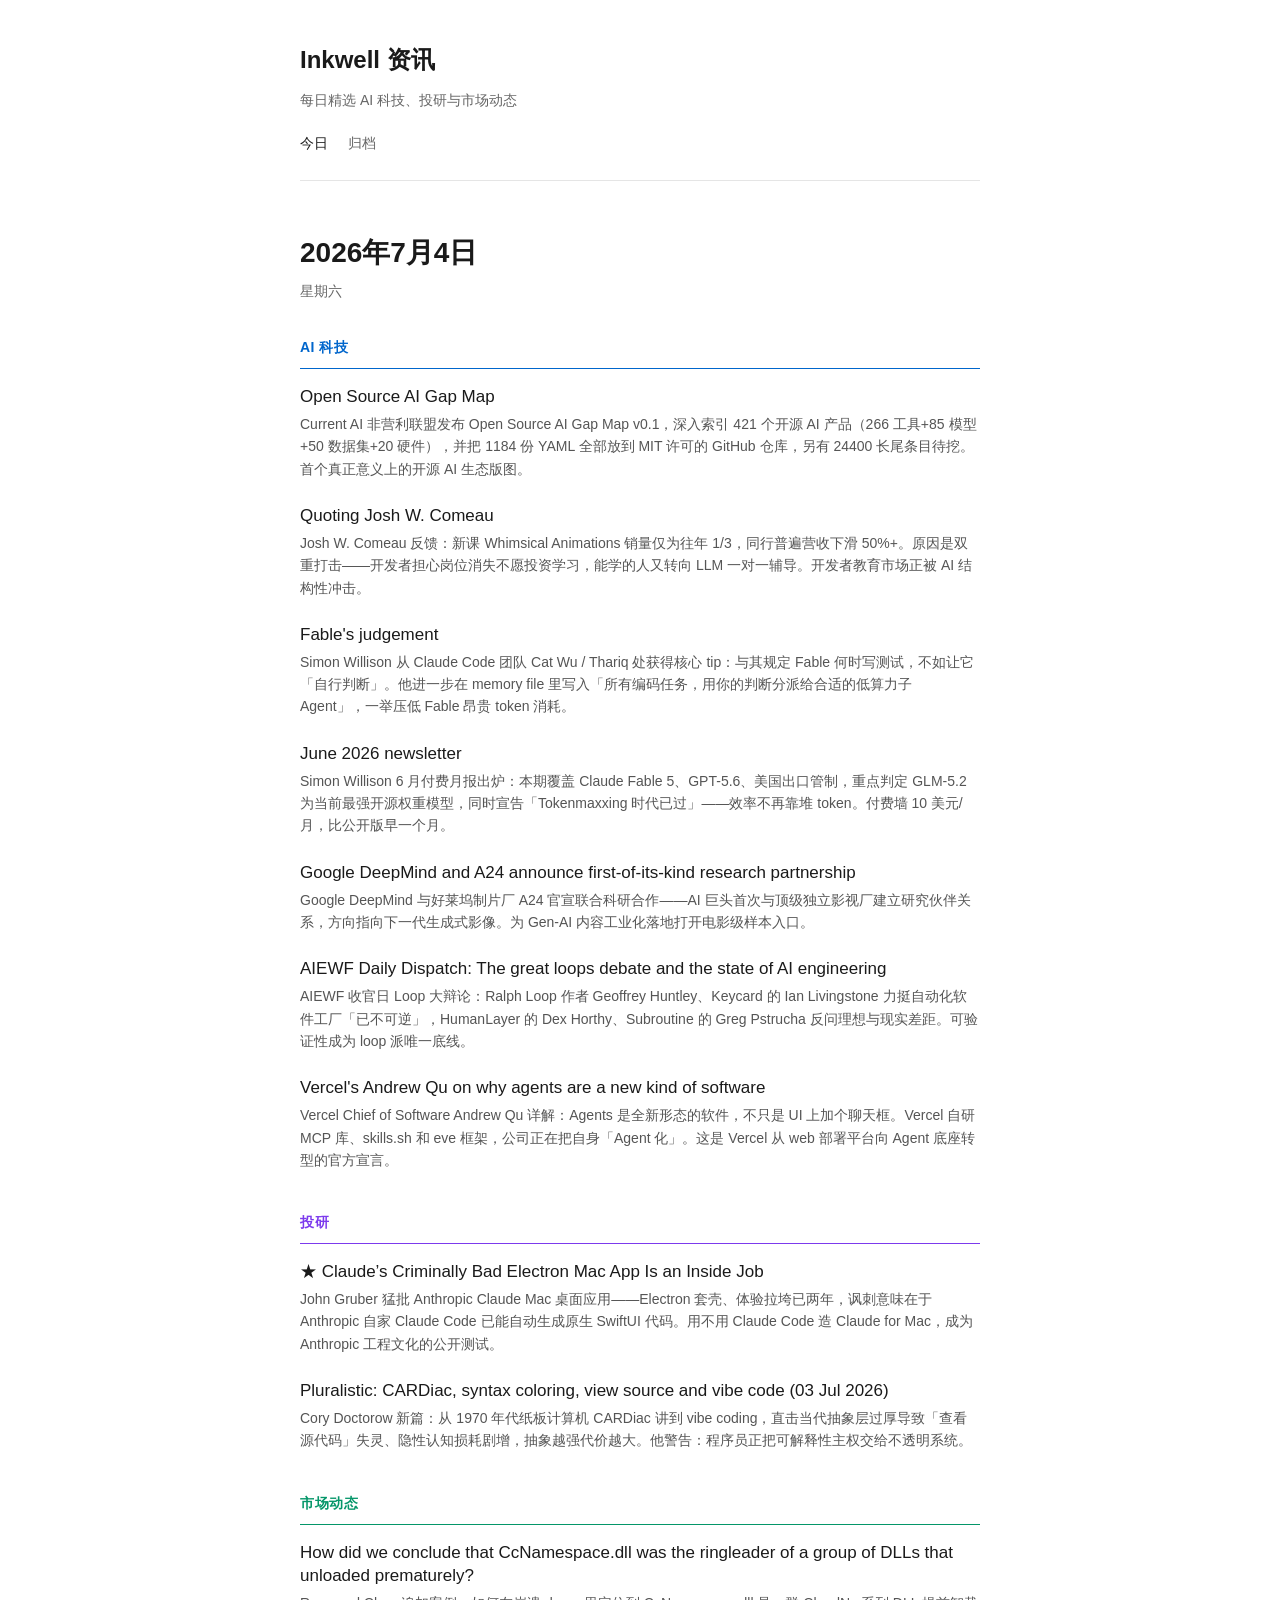
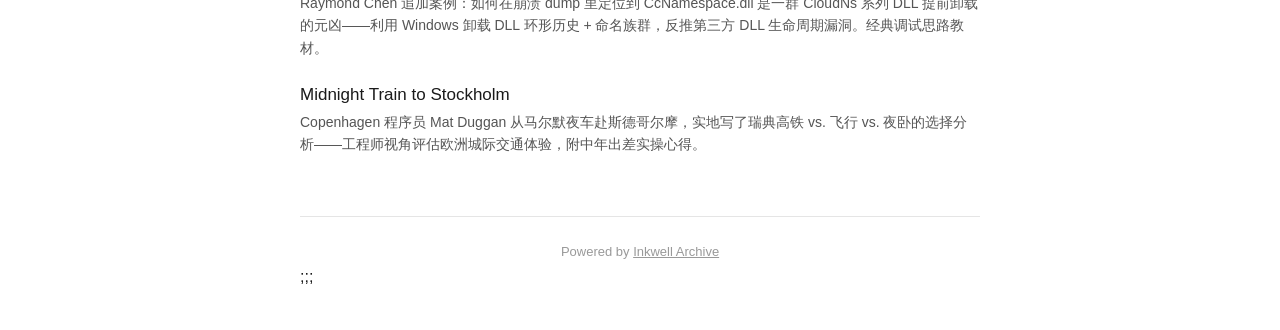
==== commit 39a2f619: "Add 0704 news: 14 articles / 6 categories, 12 highlights" ====
--- a/index.html
+++ b/index.html
@@ -27,6 +27,82 @@
   <script>
     // 资讯数据
     const newsData = {
+  "2026-07-04": {
+    "date": "2026年7月4日",
+    "weekday": "星期六",
+    "ai_tech": [
+      {
+        "title": "Open Source AI Gap Map",
+        "summary": "Current AI 非营利联盟发布 Open Source AI Gap Map v0.1，深入索引 421 个开源 AI 产品（266 工具+85 模型+50 数据集+20 硬件），并把 1184 份 YAML 全部放到 MIT 许可的 GitHub 仓库，另有 24400 长尾条目待挖。首个真正意义上的开源 AI 生态版图。",
+        "link": "https://inkwell.coze.com/article/art_pqmshf",
+        "category": "ai_tech"
+      },
+      {
+        "title": "Quoting Josh W. Comeau",
+        "summary": "Josh W. Comeau 反馈：新课 Whimsical Animations 销量仅为往年 1/3，同行普遍营收下滑 50%+。原因是双重打击——开发者担心岗位消失不愿投资学习，能学的人又转向 LLM 一对一辅导。开发者教育市场正被 AI 结构性冲击。",
+        "link": "https://inkwell.coze.com/article/art_1rgac3",
+        "category": "ai_tech"
+      },
+      {
+        "title": "Fable's judgement",
+        "summary": "Simon Willison 从 Claude Code 团队 Cat Wu / Thariq 处获得核心 tip：与其规定 Fable 何时写测试，不如让它「自行判断」。他进一步在 memory file 里写入「所有编码任务，用你的判断分派给合适的低算力子 Agent」，一举压低 Fable 昂贵 token 消耗。",
+        "link": "https://inkwell.coze.com/article/art_ugh2rl",
+        "category": "ai_tech"
+      },
+      {
+        "title": "June 2026 newsletter",
+        "summary": "Simon Willison 6 月付费月报出炉：本期覆盖 Claude Fable 5、GPT-5.6、美国出口管制，重点判定 GLM-5.2 为当前最强开源权重模型，同时宣告「Tokenmaxxing 时代已过」——效率不再靠堆 token。付费墙 10 美元/月，比公开版早一个月。",
+        "link": "https://inkwell.coze.com/article/art_t5n040",
+        "category": "ai_tech"
+      },
+      {
+        "title": "Google DeepMind and A24 announce first-of-its-kind research partnership",
+        "summary": "Google DeepMind 与好莱坞制片厂 A24 官宣联合科研合作——AI 巨头首次与顶级独立影视厂建立研究伙伴关系，方向指向下一代生成式影像。为 Gen-AI 内容工业化落地打开电影级样本入口。",
+        "link": "https://inkwell.coze.com/article/art_yq0lin",
+        "category": "ai_tech"
+      },
+      {
+        "title": "AIEWF Daily Dispatch: The great loops debate and the state of AI engineering",
+        "summary": "AIEWF 收官日 Loop 大辩论：Ralph Loop 作者 Geoffrey Huntley、Keycard 的 Ian Livingstone 力挺自动化软件工厂「已不可逆」，HumanLayer 的 Dex Horthy、Subroutine 的 Greg Pstrucha 反问理想与现实差距。可验证性成为 loop 派唯一底线。",
+        "link": "https://inkwell.coze.com/article/art_uyevgc",
+        "category": "ai_tech"
+      },
+      {
+        "title": "Vercel's Andrew Qu on why agents are a new kind of software",
+        "summary": "Vercel Chief of Software Andrew Qu 详解：Agents 是全新形态的软件，不只是 UI 上加个聊天框。Vercel 自研 MCP 库、skills.sh 和 eve 框架，公司正在把自身「Agent 化」。这是 Vercel 从 web 部署平台向 Agent 底座转型的官方宣言。",
+        "link": "https://inkwell.coze.com/article/art_tjallb",
+        "category": "ai_tech"
+      }
+    ],
+    "research": [
+      {
+        "title": "★ Claude’s Criminally Bad Electron Mac App Is an Inside Job",
+        "summary": "John Gruber 猛批 Anthropic Claude Mac 桌面应用——Electron 套壳、体验拉垮已两年，讽刺意味在于 Anthropic 自家 Claude Code 已能自动生成原生 SwiftUI 代码。用不用 Claude Code 造 Claude for Mac，成为 Anthropic 工程文化的公开测试。",
+        "link": "https://inkwell.coze.com/article/art_dbcjgm",
+        "category": "research"
+      },
+      {
+        "title": "Pluralistic: CARDiac, syntax coloring, view source and vibe code (03 Jul 2026)",
+        "summary": "Cory Doctorow 新篇：从 1970 年代纸板计算机 CARDiac 讲到 vibe coding，直击当代抽象层过厚导致「查看源代码」失灵、隐性认知损耗剧增，抽象越强代价越大。他警告：程序员正把可解释性主权交给不透明系统。",
+        "link": "https://inkwell.coze.com/article/art_2e4yvt",
+        "category": "research"
+      }
+    ],
+    "market": [
+      {
+        "title": "How did we conclude that CcNamespace.dll was the ringleader of a group of DLLs that unloaded prematurely?",
+        "summary": "Raymond Chen 追加案例：如何在崩溃 dump 里定位到 CcNamespace.dll 是一群 CloudNs 系列 DLL 提前卸载的元凶——利用 Windows 卸载 DLL 环形历史 + 命名族群，反推第三方 DLL 生命周期漏洞。经典调试思路教材。",
+        "link": "https://inkwell.coze.com/article/art_g4tqqu",
+        "category": "market"
+      },
+      {
+        "title": "Midnight Train to Stockholm",
+        "summary": "Copenhagen 程序员 Mat Duggan 从马尔默夜车赴斯德哥尔摩，实地写了瑞典高铁 vs. 飞行 vs. 夜卧的选择分析——工程师视角评估欧洲城际交通体验，附中年出差实操心得。",
+        "link": "https://inkwell.coze.com/article/art_xmes9e",
+        "category": "market"
+      }
+    ]
+  },
   "2026-07-03": {
     "date": "2026年7月3日",
     "weekday": "星期五",
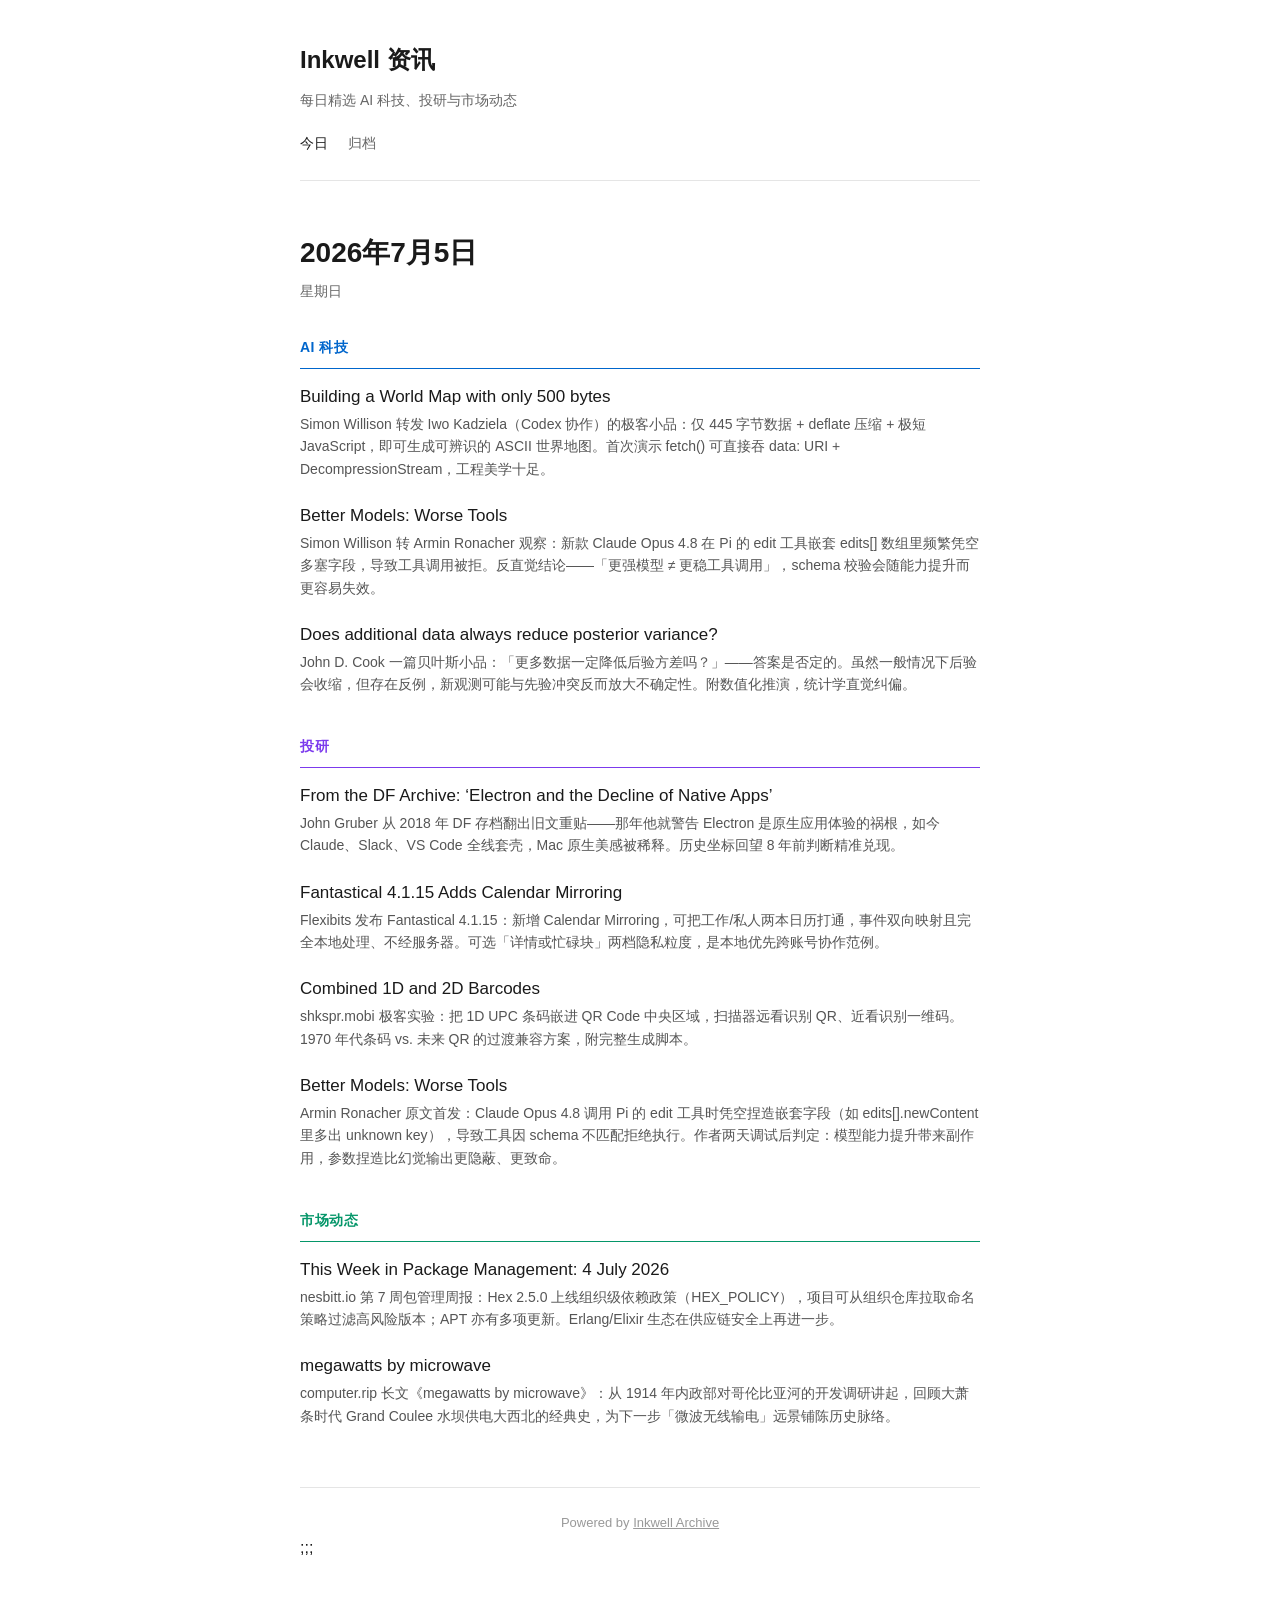
==== commit 46835c20: "Add 0705 news: 10 articles / 7 categories, 9 highlights" ====
--- a/index.html
+++ b/index.html
@@ -27,6 +27,70 @@
   <script>
     // 资讯数据
     const newsData = {
+  "2026-07-05": {
+    "date": "2026年7月5日",
+    "weekday": "星期日",
+    "ai_tech": [
+      {
+        "title": "Building a World Map with only 500 bytes",
+        "summary": "Simon Willison 转发 Iwo Kadziela（Codex 协作）的极客小品：仅 445 字节数据 + deflate 压缩 + 极短 JavaScript，即可生成可辨识的 ASCII 世界地图。首次演示 fetch() 可直接吞 data: URI + DecompressionStream，工程美学十足。",
+        "link": "https://inkwell.coze.com/article/art_b43739",
+        "category": "ai_tech"
+      },
+      {
+        "title": "Better Models: Worse Tools",
+        "summary": "Simon Willison 转 Armin Ronacher 观察：新款 Claude Opus 4.8 在 Pi 的 edit 工具嵌套 edits[] 数组里频繁凭空多塞字段，导致工具调用被拒。反直觉结论——「更强模型 ≠ 更稳工具调用」，schema 校验会随能力提升而更容易失效。",
+        "link": "https://inkwell.coze.com/article/art_66sjof",
+        "category": "ai_tech"
+      },
+      {
+        "title": "Does additional data always reduce posterior variance?",
+        "summary": "John D. Cook 一篇贝叶斯小品：「更多数据一定降低后验方差吗？」——答案是否定的。虽然一般情况下后验会收缩，但存在反例，新观测可能与先验冲突反而放大不确定性。附数值化推演，统计学直觉纠偏。",
+        "link": "https://inkwell.coze.com/article/art_van2qt",
+        "category": "ai_tech"
+      }
+    ],
+    "research": [
+      {
+        "title": "From the DF Archive: ‘Electron and the Decline of Native Apps’",
+        "summary": "John Gruber 从 2018 年 DF 存档翻出旧文重贴——那年他就警告 Electron 是原生应用体验的祸根，如今 Claude、Slack、VS Code 全线套壳，Mac 原生美感被稀释。历史坐标回望 8 年前判断精准兑现。",
+        "link": "https://inkwell.coze.com/article/art_hpxijf",
+        "category": "research"
+      },
+      {
+        "title": "Fantastical 4.1.15 Adds Calendar Mirroring",
+        "summary": "Flexibits 发布 Fantastical 4.1.15：新增 Calendar Mirroring，可把工作/私人两本日历打通，事件双向映射且完全本地处理、不经服务器。可选「详情或忙碌块」两档隐私粒度，是本地优先跨账号协作范例。",
+        "link": "https://inkwell.coze.com/article/art_542tod",
+        "category": "research"
+      },
+      {
+        "title": "Combined 1D and 2D Barcodes",
+        "summary": "shkspr.mobi 极客实验：把 1D UPC 条码嵌进 QR Code 中央区域，扫描器远看识别 QR、近看识别一维码。1970 年代条码 vs. 未来 QR 的过渡兼容方案，附完整生成脚本。",
+        "link": "https://inkwell.coze.com/article/art_heykmj",
+        "category": "research"
+      },
+      {
+        "title": "Better Models: Worse Tools",
+        "summary": "Armin Ronacher 原文首发：Claude Opus 4.8 调用 Pi 的 edit 工具时凭空捏造嵌套字段（如 edits[].newContent 里多出 unknown key），导致工具因 schema 不匹配拒绝执行。作者两天调试后判定：模型能力提升带来副作用，参数捏造比幻觉输出更隐蔽、更致命。",
+        "link": "https://inkwell.coze.com/article/art_d2ub3b",
+        "category": "research"
+      }
+    ],
+    "market": [
+      {
+        "title": "This Week in Package Management: 4 July 2026",
+        "summary": "nesbitt.io 第 7 周包管理周报：Hex 2.5.0 上线组织级依赖政策（HEX_POLICY），项目可从组织仓库拉取命名策略过滤高风险版本；APT 亦有多项更新。Erlang/Elixir 生态在供应链安全上再进一步。",
+        "link": "https://inkwell.coze.com/article/art_z1k632",
+        "category": "market"
+      },
+      {
+        "title": "megawatts by microwave",
+        "summary": "computer.rip 长文《megawatts by microwave》：从 1914 年内政部对哥伦比亚河的开发调研讲起，回顾大萧条时代 Grand Coulee 水坝供电大西北的经典史，为下一步「微波无线输电」远景铺陈历史脉络。",
+        "link": "https://inkwell.coze.com/article/art_9qdstu",
+        "category": "market"
+      }
+    ]
+  },
   "2026-07-04": {
     "date": "2026年7月4日",
     "weekday": "星期六",
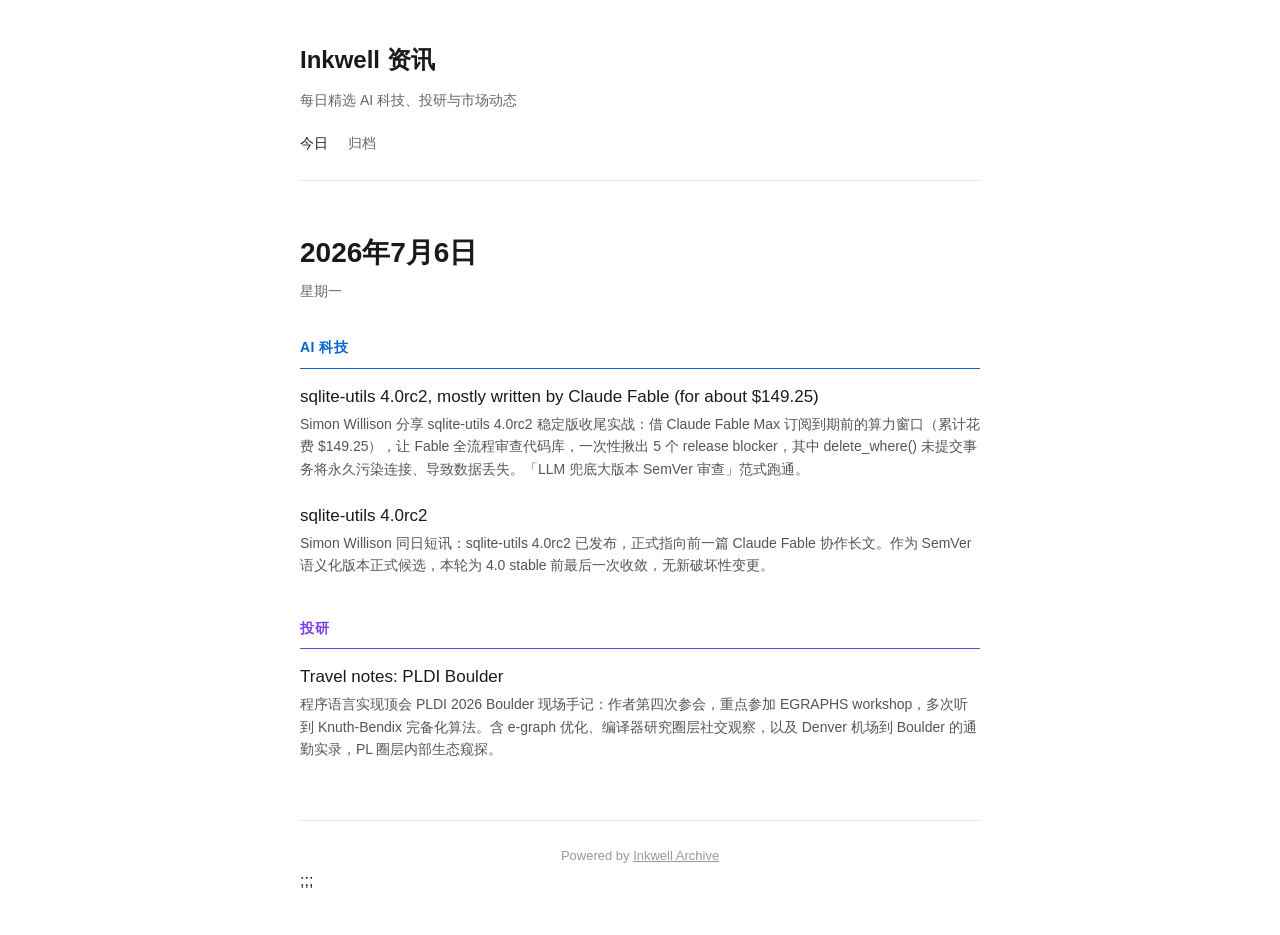
==== commit 06bdfb77: "chore: 2026-07-06 InkWell 日报归档（3篇/2分类）" ====
--- a/index.html
+++ b/index.html
@@ -27,6 +27,33 @@
   <script>
     // 资讯数据
     const newsData = {
+  "2026-07-06": {
+    "date": "2026年7月6日",
+    "weekday": "星期一",
+    "ai_tech": [
+      {
+        "title": "sqlite-utils 4.0rc2, mostly written by Claude Fable (for about $149.25)",
+        "summary": "Simon Willison 分享 sqlite-utils 4.0rc2 稳定版收尾实战：借 Claude Fable Max 订阅到期前的算力窗口（累计花费 $149.25），让 Fable 全流程审查代码库，一次性揪出 5 个 release blocker，其中 delete_where() 未提交事务将永久污染连接、导致数据丢失。「LLM 兜底大版本 SemVer 审查」范式跑通。",
+        "link": "https://inkwell.coze.com/article/art_f25dxd",
+        "category": "ai_tech"
+      },
+      {
+        "title": "sqlite-utils 4.0rc2",
+        "summary": "Simon Willison 同日短讯：sqlite-utils 4.0rc2 已发布，正式指向前一篇 Claude Fable 协作长文。作为 SemVer 语义化版本正式候选，本轮为 4.0 stable 前最后一次收敛，无新破坏性变更。",
+        "link": "https://inkwell.coze.com/article/art_9b4ung",
+        "category": "ai_tech"
+      }
+    ],
+    "research": [
+      {
+        "title": "Travel notes: PLDI Boulder",
+        "summary": "程序语言实现顶会 PLDI 2026 Boulder 现场手记：作者第四次参会，重点参加 EGRAPHS workshop，多次听到 Knuth-Bendix 完备化算法。含 e-graph 优化、编译器研究圈层社交观察，以及 Denver 机场到 Boulder 的通勤实录，PL 圈层内部生态窥探。",
+        "link": "https://inkwell.coze.com/article/art_5wz4j5",
+        "category": "research"
+      }
+    ],
+    "market": []
+  },
   "2026-07-05": {
     "date": "2026年7月5日",
     "weekday": "星期日",
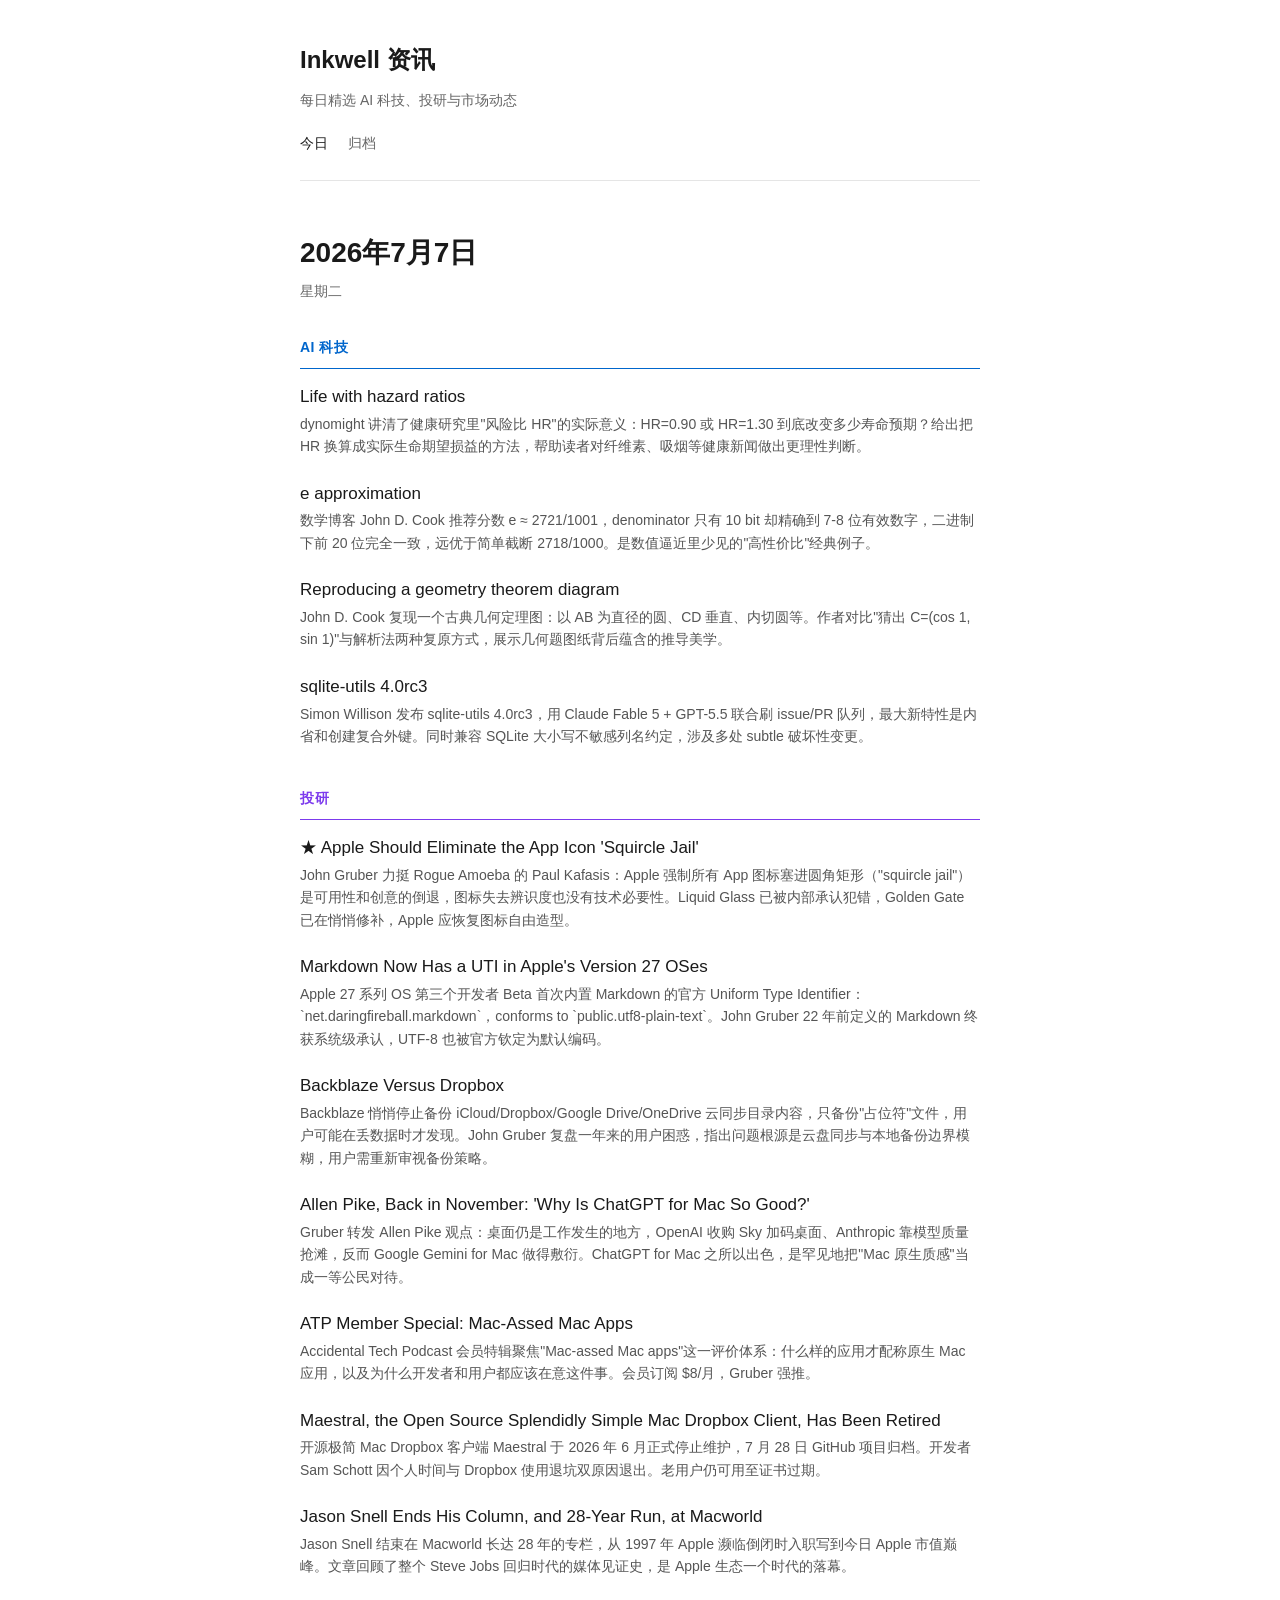
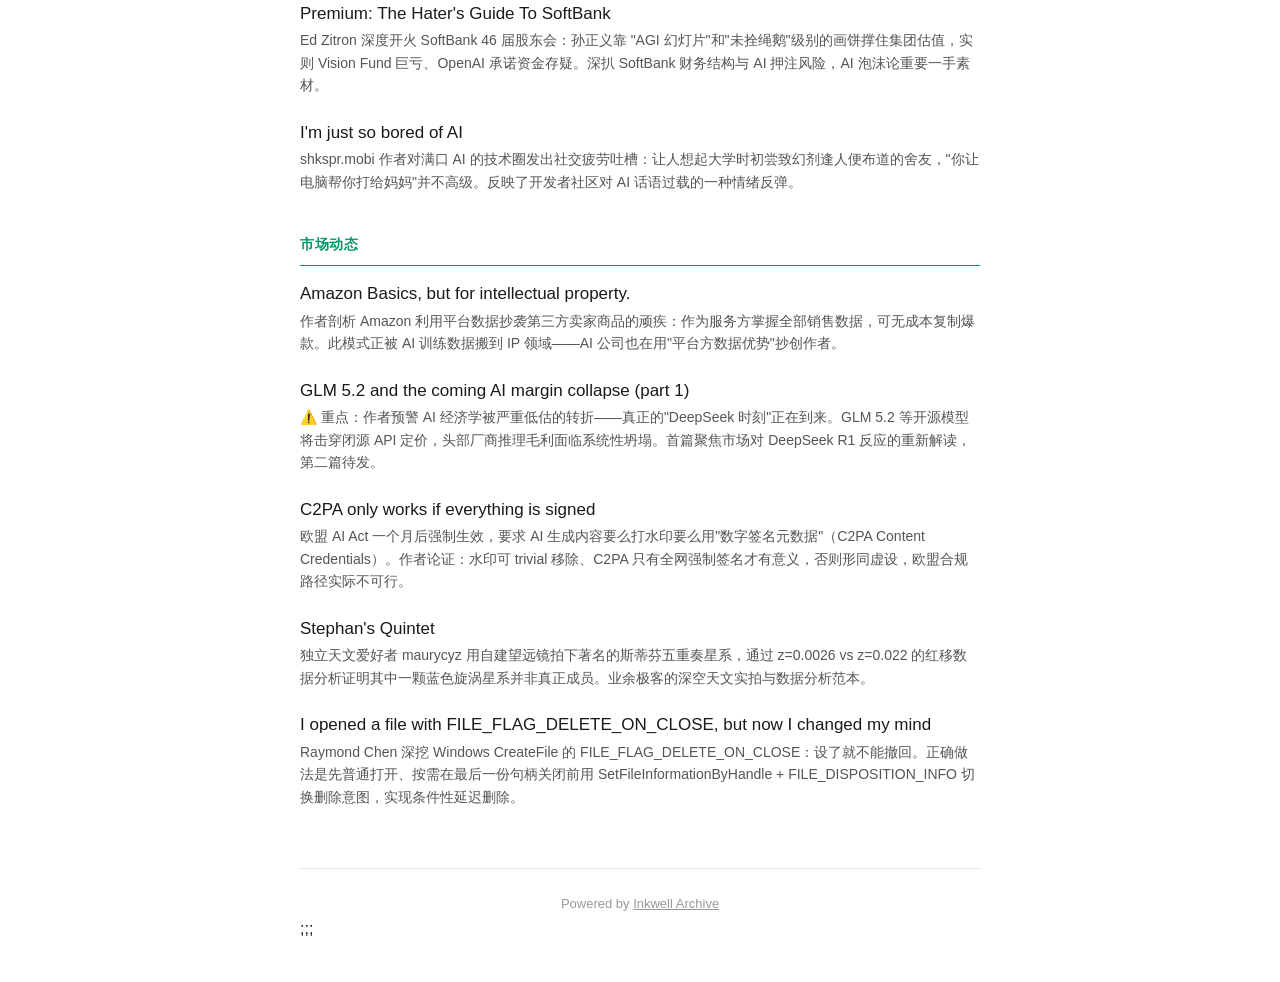
==== commit 2cb00836: "Add 2026-07-07 InkWell daily archive (20 articles / 7 categories, 14 highlights)" ====
--- a/index.html
+++ b/index.html
@@ -27,6 +27,124 @@
   <script>
     // 资讯数据
     const newsData = {
+  "2026-07-07": {
+    "date": "2026年7月7日",
+    "weekday": "星期二",
+    "ai_tech": [
+      {
+        "title": "Life with hazard ratios",
+        "summary": "dynomight 讲清了健康研究里\"风险比 HR\"的实际意义：HR=0.90 或 HR=1.30 到底改变多少寿命预期？给出把 HR 换算成实际生命期望损益的方法，帮助读者对纤维素、吸烟等健康新闻做出更理性判断。",
+        "link": "https://inkwell.coze.com/article/art_gsxcau",
+        "category": "ai_tech"
+      },
+      {
+        "title": "e approximation",
+        "summary": "数学博客 John D. Cook 推荐分数 e ≈ 2721/1001，denominator 只有 10 bit 却精确到 7-8 位有效数字，二进制下前 20 位完全一致，远优于简单截断 2718/1000。是数值逼近里少见的\"高性价比\"经典例子。",
+        "link": "https://inkwell.coze.com/article/art_l1i1ky",
+        "category": "ai_tech"
+      },
+      {
+        "title": "Reproducing a geometry theorem diagram",
+        "summary": "John D. Cook 复现一个古典几何定理图：以 AB 为直径的圆、CD 垂直、内切圆等。作者对比\"猜出 C=(cos 1, sin 1)\"与解析法两种复原方式，展示几何题图纸背后蕴含的推导美学。",
+        "link": "https://inkwell.coze.com/article/art_dan02g",
+        "category": "ai_tech"
+      },
+      {
+        "title": "sqlite-utils 4.0rc3",
+        "summary": "Simon Willison 发布 sqlite-utils 4.0rc3，用 Claude Fable 5 + GPT-5.5 联合刷 issue/PR 队列，最大新特性是内省和创建复合外键。同时兼容 SQLite 大小写不敏感列名约定，涉及多处 subtle 破坏性变更。",
+        "link": "https://inkwell.coze.com/article/art_3i9zor",
+        "category": "ai_tech"
+      }
+    ],
+    "research": [
+      {
+        "title": "★ Apple Should Eliminate the App Icon 'Squircle Jail'",
+        "summary": "John Gruber 力挺 Rogue Amoeba 的 Paul Kafasis：Apple 强制所有 App 图标塞进圆角矩形（\"squircle jail\"）是可用性和创意的倒退，图标失去辨识度也没有技术必要性。Liquid Glass 已被内部承认犯错，Golden Gate 已在悄悄修补，Apple 应恢复图标自由造型。",
+        "link": "https://inkwell.coze.com/article/art_97g2yk",
+        "category": "research"
+      },
+      {
+        "title": "Markdown Now Has a UTI in Apple's Version 27 OSes",
+        "summary": "Apple 27 系列 OS 第三个开发者 Beta 首次内置 Markdown 的官方 Uniform Type Identifier：`net.daringfireball.markdown`，conforms to `public.utf8-plain-text`。John Gruber 22 年前定义的 Markdown 终获系统级承认，UTF-8 也被官方钦定为默认编码。",
+        "link": "https://inkwell.coze.com/article/art_phdh1f",
+        "category": "research"
+      },
+      {
+        "title": "Backblaze Versus Dropbox",
+        "summary": "Backblaze 悄悄停止备份 iCloud/Dropbox/Google Drive/OneDrive 云同步目录内容，只备份\"占位符\"文件，用户可能在丢数据时才发现。John Gruber 复盘一年来的用户困惑，指出问题根源是云盘同步与本地备份边界模糊，用户需重新审视备份策略。",
+        "link": "https://inkwell.coze.com/article/art_vukll",
+        "category": "research"
+      },
+      {
+        "title": "Allen Pike, Back in November: 'Why Is ChatGPT for Mac So Good?'",
+        "summary": "Gruber 转发 Allen Pike 观点：桌面仍是工作发生的地方，OpenAI 收购 Sky 加码桌面、Anthropic 靠模型质量抢滩，反而 Google Gemini for Mac 做得敷衍。ChatGPT for Mac 之所以出色，是罕见地把\"Mac 原生质感\"当成一等公民对待。",
+        "link": "https://inkwell.coze.com/article/art_61z7ty",
+        "category": "research"
+      },
+      {
+        "title": "ATP Member Special: Mac-Assed Mac Apps",
+        "summary": "Accidental Tech Podcast 会员特辑聚焦\"Mac-assed Mac apps\"这一评价体系：什么样的应用才配称原生 Mac 应用，以及为什么开发者和用户都应该在意这件事。会员订阅 $8/月，Gruber 强推。",
+        "link": "https://inkwell.coze.com/article/art_m3yb2t",
+        "category": "research"
+      },
+      {
+        "title": "Maestral, the Open Source Splendidly Simple Mac Dropbox Client, Has Been Retired",
+        "summary": "开源极简 Mac Dropbox 客户端 Maestral 于 2026 年 6 月正式停止维护，7 月 28 日 GitHub 项目归档。开发者 Sam Schott 因个人时间与 Dropbox 使用退坑双原因退出。老用户仍可用至证书过期。",
+        "link": "https://inkwell.coze.com/article/art_ie8mu6",
+        "category": "research"
+      },
+      {
+        "title": "Jason Snell Ends His Column, and 28-Year Run, at Macworld",
+        "summary": "Jason Snell 结束在 Macworld 长达 28 年的专栏，从 1997 年 Apple 濒临倒闭时入职写到今日 Apple 市值巅峰。文章回顾了整个 Steve Jobs 回归时代的媒体见证史，是 Apple 生态一个时代的落幕。",
+        "link": "https://inkwell.coze.com/article/art_irn9l2",
+        "category": "research"
+      },
+      {
+        "title": "Premium: The Hater's Guide To SoftBank",
+        "summary": "Ed Zitron 深度开火 SoftBank 46 届股东会：孙正义靠 \"AGI 幻灯片\"和\"未拴绳鹅\"级别的画饼撑住集团估值，实则 Vision Fund 巨亏、OpenAI 承诺资金存疑。深扒 SoftBank 财务结构与 AI 押注风险，AI 泡沫论重要一手素材。",
+        "link": "https://inkwell.coze.com/article/art_ynz6ii",
+        "category": "research"
+      },
+      {
+        "title": "I'm just so bored of AI",
+        "summary": "shkspr.mobi 作者对满口 AI 的技术圈发出社交疲劳吐槽：让人想起大学时初尝致幻剂逢人便布道的舍友，\"你让电脑帮你打给妈妈\"并不高级。反映了开发者社区对 AI 话语过载的一种情绪反弹。",
+        "link": "https://inkwell.coze.com/article/art_938le9",
+        "category": "research"
+      }
+    ],
+    "market": [
+      {
+        "title": "Amazon Basics, but for intellectual property.",
+        "summary": "作者剖析 Amazon 利用平台数据抄袭第三方卖家商品的顽疾：作为服务方掌握全部销售数据，可无成本复制爆款。此模式正被 AI 训练数据搬到 IP 领域——AI 公司也在用\"平台方数据优势\"抄创作者。",
+        "link": "https://inkwell.coze.com/article/art_cnpou1",
+        "category": "market"
+      },
+      {
+        "title": "GLM 5.2 and the coming AI margin collapse (part 1)",
+        "summary": "⚠️ 重点：作者预警 AI 经济学被严重低估的转折——真正的\"DeepSeek 时刻\"正在到来。GLM 5.2 等开源模型将击穿闭源 API 定价，头部厂商推理毛利面临系统性坍塌。首篇聚焦市场对 DeepSeek R1 反应的重新解读，第二篇待发。",
+        "link": "https://inkwell.coze.com/article/art_xoxzm6",
+        "category": "market"
+      },
+      {
+        "title": "C2PA only works if everything is signed",
+        "summary": "欧盟 AI Act 一个月后强制生效，要求 AI 生成内容要么打水印要么用\"数字签名元数据\"（C2PA Content Credentials）。作者论证：水印可 trivial 移除、C2PA 只有全网强制签名才有意义，否则形同虚设，欧盟合规路径实际不可行。",
+        "link": "https://inkwell.coze.com/article/art_hc1mu0",
+        "category": "market"
+      },
+      {
+        "title": "Stephan's Quintet",
+        "summary": "独立天文爱好者 maurycyz 用自建望远镜拍下著名的斯蒂芬五重奏星系，通过 z=0.0026 vs z=0.022 的红移数据分析证明其中一颗蓝色旋涡星系并非真正成员。业余极客的深空天文实拍与数据分析范本。",
+        "link": "https://inkwell.coze.com/article/art_2kkkq9",
+        "category": "market"
+      },
+      {
+        "title": "I opened a file with FILE_FLAG_DELETE_ON_CLOSE, but now I changed my mind",
+        "summary": "Raymond Chen 深挖 Windows CreateFile 的 FILE_FLAG_DELETE_ON_CLOSE：设了就不能撤回。正确做法是先普通打开、按需在最后一份句柄关闭前用 SetFileInformationByHandle + FILE_DISPOSITION_INFO 切换删除意图，实现条件性延迟删除。",
+        "link": "https://inkwell.coze.com/article/art_ttaomx",
+        "category": "market"
+      }
+    ]
+  },
   "2026-07-06": {
     "date": "2026年7月6日",
     "weekday": "星期一",
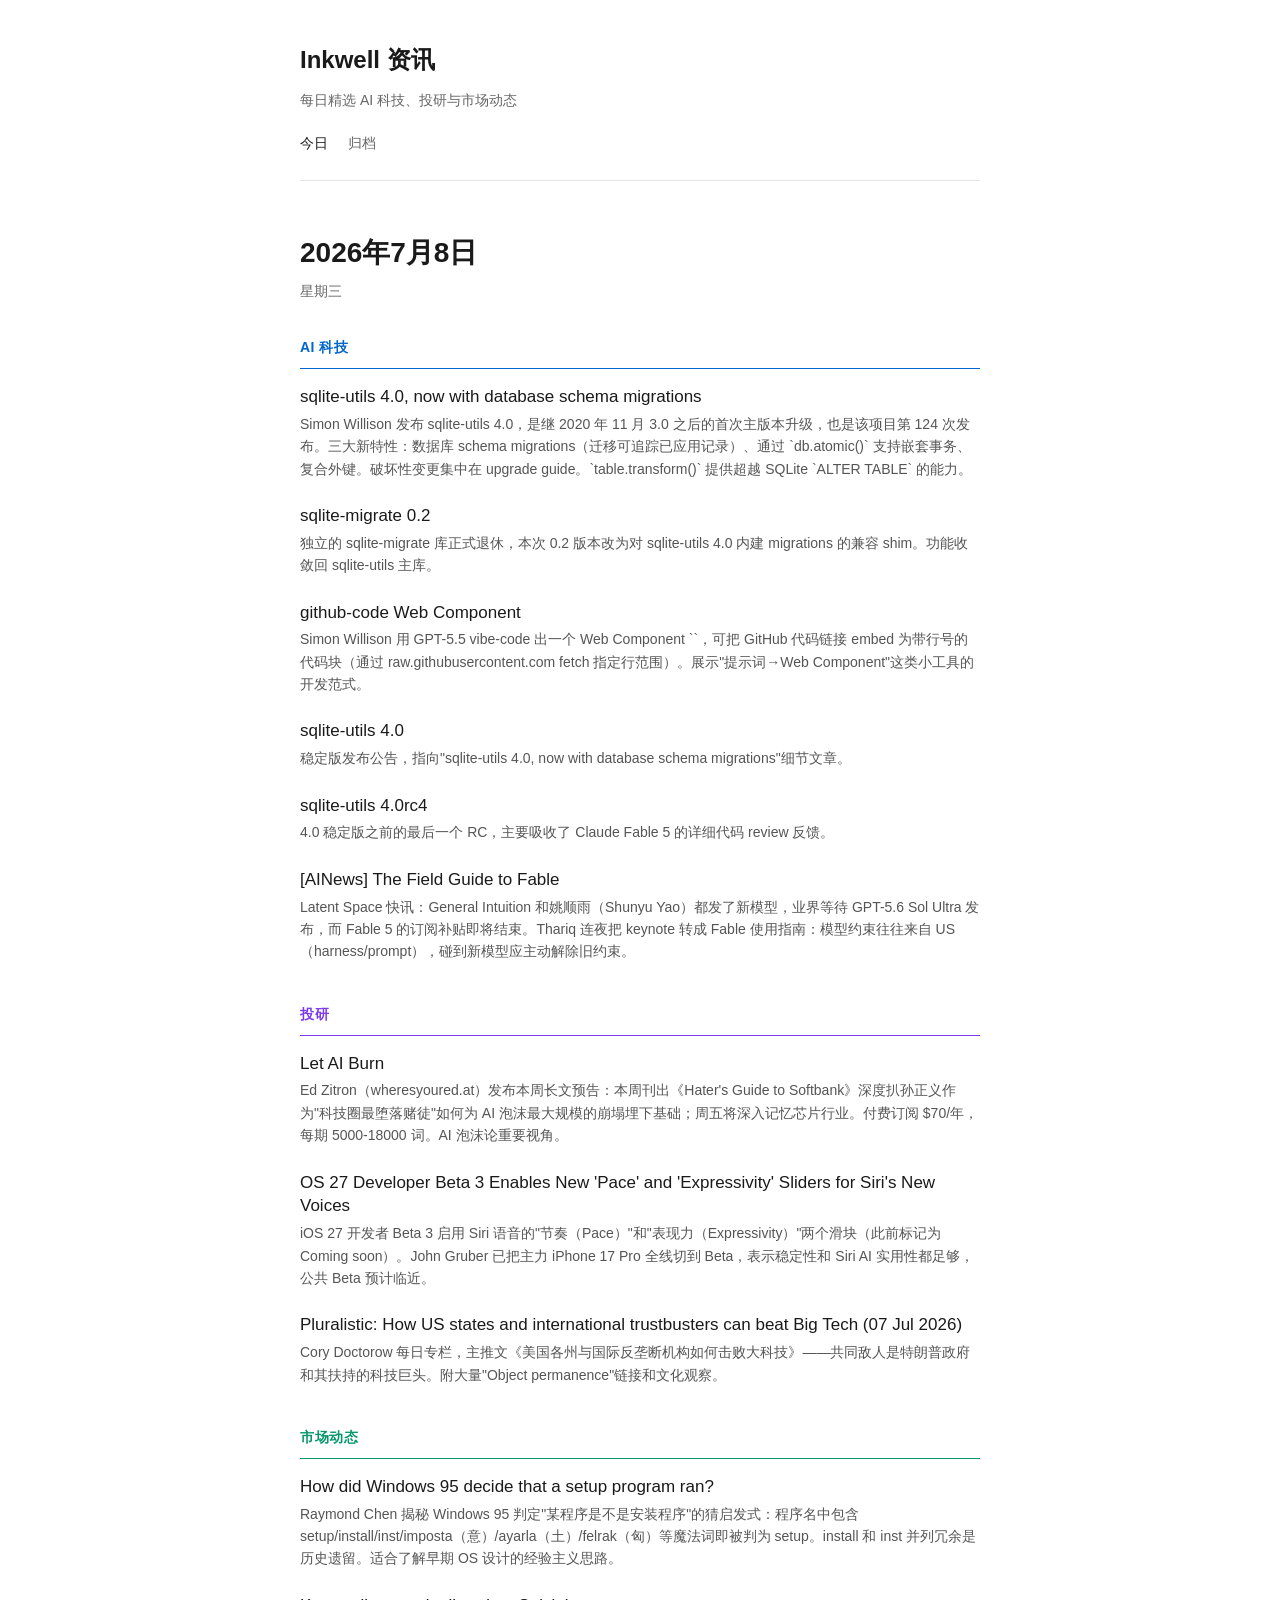
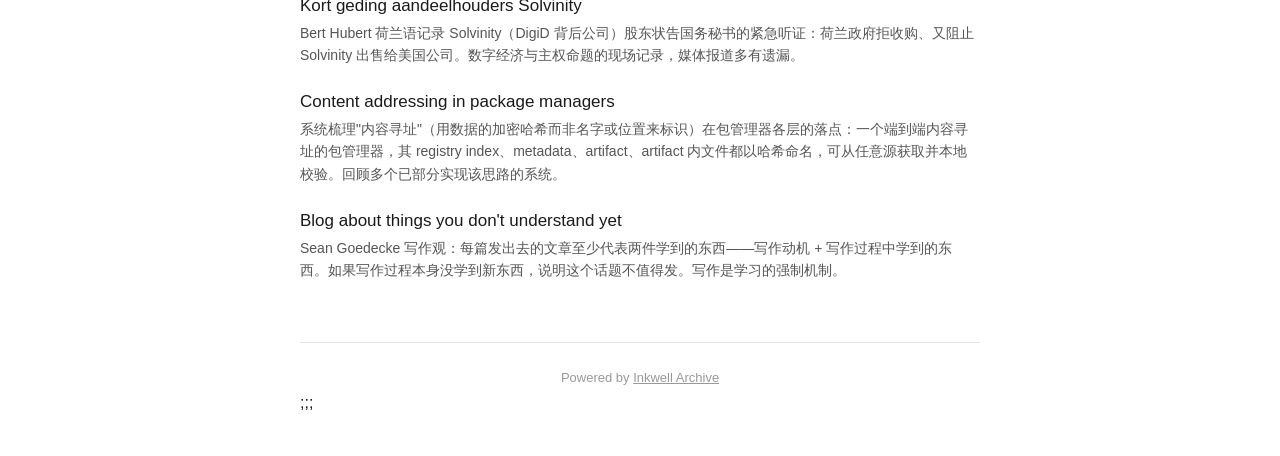
==== commit fadbbe2f: "chore: 2026-07-08 InkWell 简报（13 篇 / 4 分类）" ====
--- a/index.html
+++ b/index.html
@@ -27,6 +27,94 @@
   <script>
     // 资讯数据
     const newsData = {
+  "2026-07-08": {
+    "date": "2026年7月8日",
+    "weekday": "星期三",
+    "ai_tech": [
+      {
+        "title": "sqlite-utils 4.0, now with database schema migrations",
+        "summary": "Simon Willison 发布 sqlite-utils 4.0，是继 2020 年 11 月 3.0 之后的首次主版本升级，也是该项目第 124 次发布。三大新特性：数据库 schema migrations（迁移可追踪已应用记录）、通过 `db.atomic()` 支持嵌套事务、复合外键。破坏性变更集中在 upgrade guide。`table.transform()` 提供超越 SQLite `ALTER TABLE` 的能力。",
+        "link": "https://inkwell.coze.com/article/art_elsy0h",
+        "category": "ai_tech"
+      },
+      {
+        "title": "sqlite-migrate 0.2",
+        "summary": "独立的 sqlite-migrate 库正式退休，本次 0.2 版本改为对 sqlite-utils 4.0 内建 migrations 的兼容 shim。功能收敛回 sqlite-utils 主库。",
+        "link": "https://inkwell.coze.com/article/art_p45z18",
+        "category": "ai_tech"
+      },
+      {
+        "title": "github-code Web Component",
+        "summary": "Simon Willison 用 GPT-5.5 vibe-code 出一个 Web Component `<github-code href=\"...\">`，可把 GitHub 代码链接 embed 为带行号的代码块（通过 raw.githubusercontent.com fetch 指定行范围）。展示\"提示词→Web Component\"这类小工具的开发范式。",
+        "link": "https://inkwell.coze.com/article/art_6tt847",
+        "category": "ai_tech"
+      },
+      {
+        "title": "sqlite-utils 4.0",
+        "summary": "稳定版发布公告，指向\"sqlite-utils 4.0, now with database schema migrations\"细节文章。",
+        "link": "https://inkwell.coze.com/article/art_2akv9y",
+        "category": "ai_tech"
+      },
+      {
+        "title": "sqlite-utils 4.0rc4",
+        "summary": "4.0 稳定版之前的最后一个 RC，主要吸收了 Claude Fable 5 的详细代码 review 反馈。",
+        "link": "https://inkwell.coze.com/article/art_idghw1",
+        "category": "ai_tech"
+      },
+      {
+        "title": "[AINews] The Field Guide to Fable",
+        "summary": "Latent Space 快讯：General Intuition 和姚顺雨（Shunyu Yao）都发了新模型，业界等待 GPT-5.6 Sol Ultra 发布，而 Fable 5 的订阅补贴即将结束。Thariq 连夜把 keynote 转成 Fable 使用指南：模型约束往往来自 US（harness/prompt），碰到新模型应主动解除旧约束。",
+        "link": "https://inkwell.coze.com/article/art_gv4y70",
+        "category": "ai_tech"
+      }
+    ],
+    "research": [
+      {
+        "title": "Let AI Burn",
+        "summary": "Ed Zitron（wheresyoured.at）发布本周长文预告：本周刊出《Hater's Guide to Softbank》深度扒孙正义作为\"科技圈最堕落赌徒\"如何为 AI 泡沫最大规模的崩塌埋下基础；周五将深入记忆芯片行业。付费订阅 $70/年，每期 5000-18000 词。AI 泡沫论重要视角。",
+        "link": "https://inkwell.coze.com/article/art_hu4mf5",
+        "category": "research"
+      },
+      {
+        "title": "OS 27 Developer Beta 3 Enables New 'Pace' and 'Expressivity' Sliders for Siri's New Voices",
+        "summary": "iOS 27 开发者 Beta 3 启用 Siri 语音的\"节奏（Pace）\"和\"表现力（Expressivity）\"两个滑块（此前标记为 Coming soon）。John Gruber 已把主力 iPhone 17 Pro 全线切到 Beta，表示稳定性和 Siri AI 实用性都足够，公共 Beta 预计临近。",
+        "link": "https://inkwell.coze.com/article/art_xe0aak",
+        "category": "research"
+      },
+      {
+        "title": "Pluralistic: How US states and international trustbusters can beat Big Tech (07 Jul 2026)",
+        "summary": "Cory Doctorow 每日专栏，主推文《美国各州与国际反垄断机构如何击败大科技》——共同敌人是特朗普政府和其扶持的科技巨头。附大量\"Object permanence\"链接和文化观察。",
+        "link": "https://inkwell.coze.com/article/art_2idlyd",
+        "category": "research"
+      }
+    ],
+    "market": [
+      {
+        "title": "How did Windows 95 decide that a setup program ran?",
+        "summary": "Raymond Chen 揭秘 Windows 95 判定\"某程序是不是安装程序\"的猜启发式：程序名中包含 setup/install/inst/imposta（意）/ayarla（土）/felrak（匈）等魔法词即被判为 setup。install 和 inst 并列冗余是历史遗留。适合了解早期 OS 设计的经验主义思路。",
+        "link": "https://inkwell.coze.com/article/art_lgat3u",
+        "category": "market"
+      },
+      {
+        "title": "Kort geding aandeelhouders Solvinity",
+        "summary": "Bert Hubert 荷兰语记录 Solvinity（DigiD 背后公司）股东状告国务秘书的紧急听证：荷兰政府拒收购、又阻止 Solvinity 出售给美国公司。数字经济与主权命题的现场记录，媒体报道多有遗漏。",
+        "link": "https://inkwell.coze.com/article/art_yrz8ey",
+        "category": "market"
+      },
+      {
+        "title": "Content addressing in package managers",
+        "summary": "系统梳理\"内容寻址\"（用数据的加密哈希而非名字或位置来标识）在包管理器各层的落点：一个端到端内容寻址的包管理器，其 registry index、metadata、artifact、artifact 内文件都以哈希命名，可从任意源获取并本地校验。回顾多个已部分实现该思路的系统。",
+        "link": "https://inkwell.coze.com/article/art_1uzwlr",
+        "category": "market"
+      },
+      {
+        "title": "Blog about things you don't understand yet",
+        "summary": "Sean Goedecke 写作观：每篇发出去的文章至少代表两件学到的东西——写作动机 + 写作过程中学到的东西。如果写作过程本身没学到新东西，说明这个话题不值得发。写作是学习的强制机制。",
+        "link": "https://inkwell.coze.com/article/art_qgqvu4",
+        "category": "market"
+      }
+    ]
+  },
   "2026-07-07": {
     "date": "2026年7月7日",
     "weekday": "星期二",
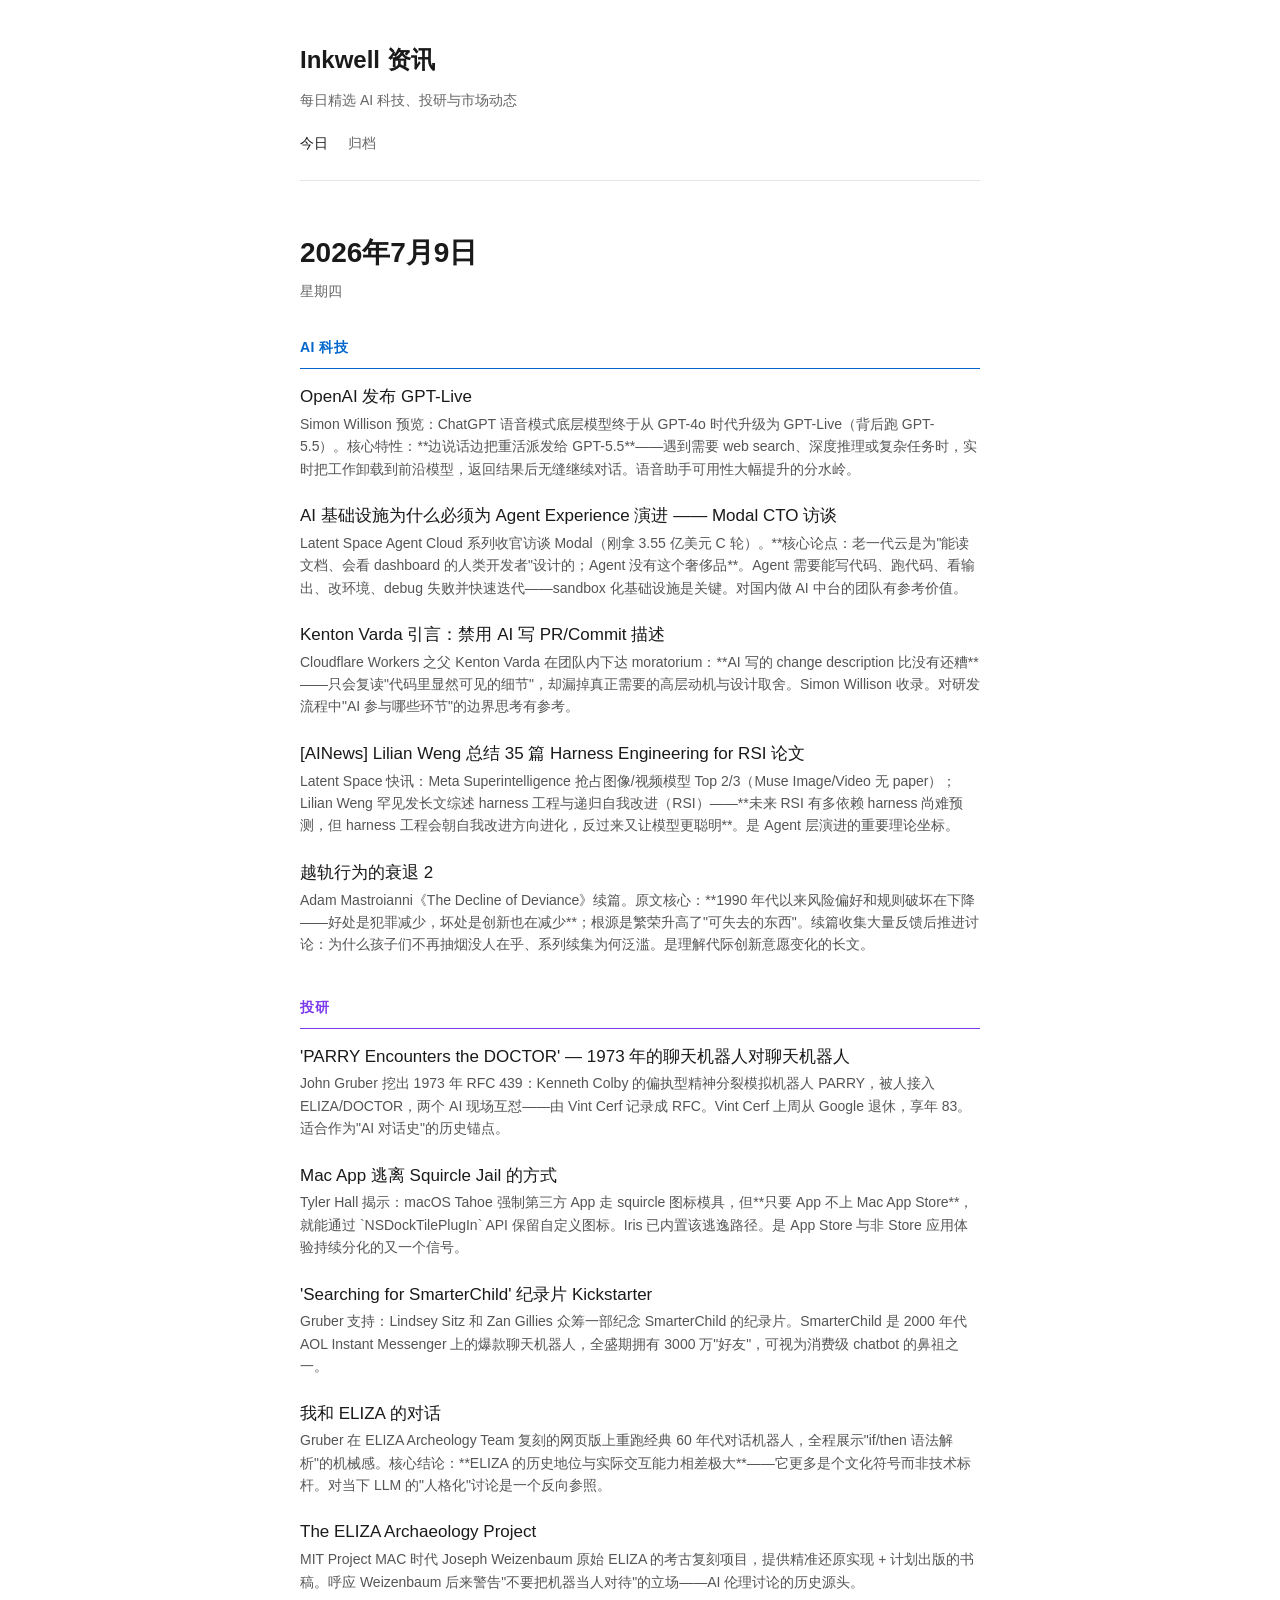
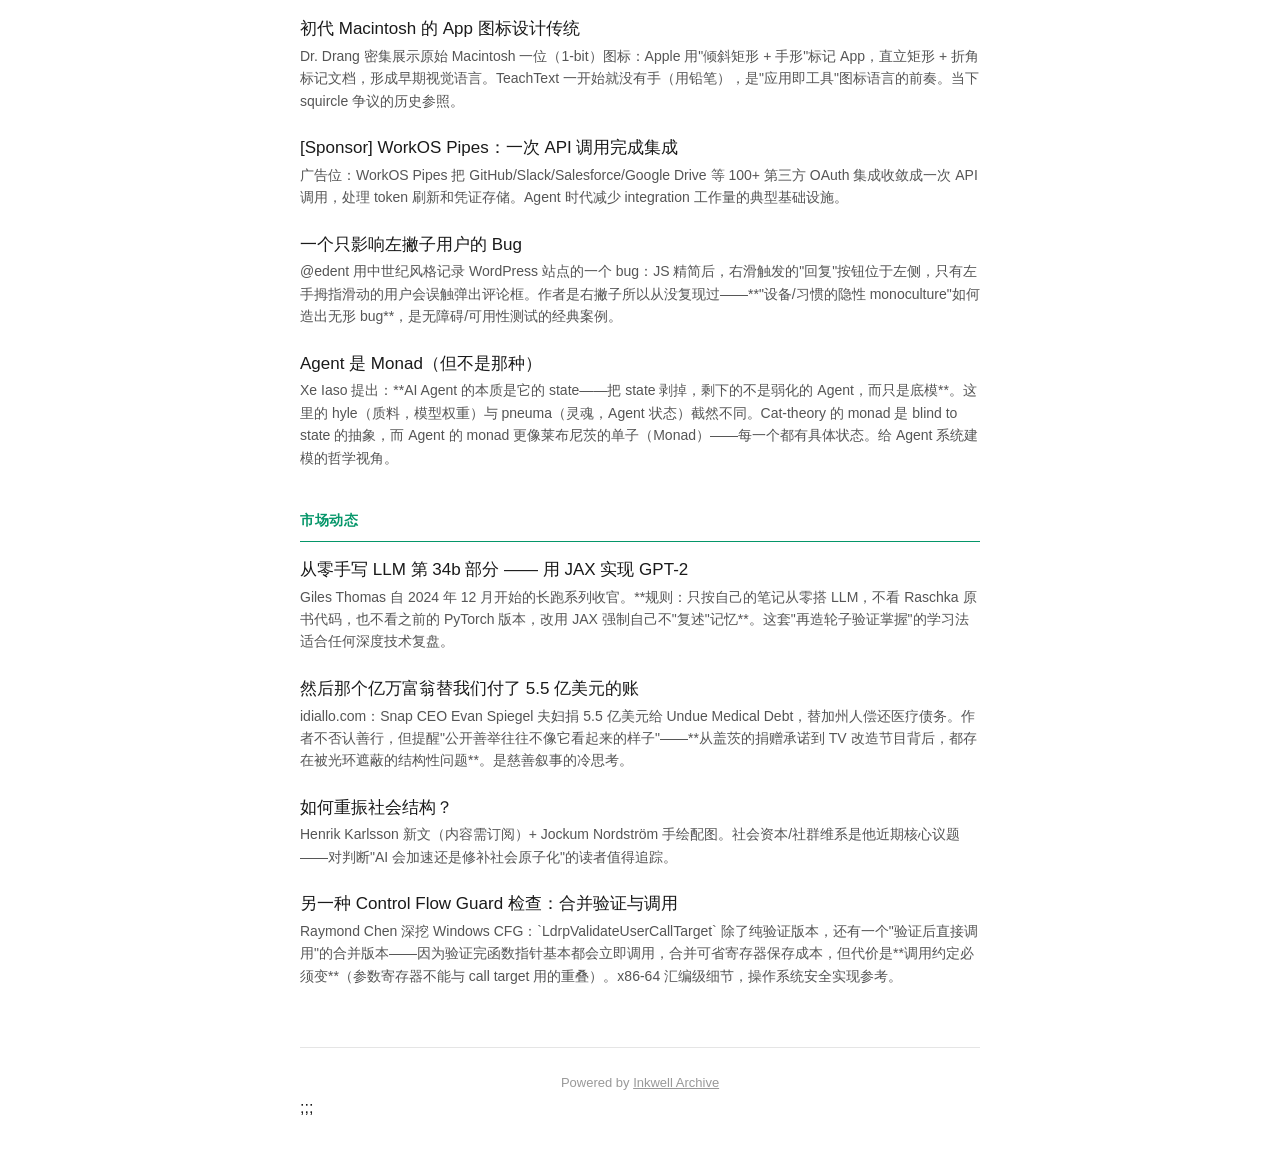
==== commit 57063cc4: "Add 0709 news: 22 articles / 9 categories, 14 highlights" ====
--- a/index.html
+++ b/index.html
@@ -27,6 +27,124 @@
   <script>
     // 资讯数据
     const newsData = {
+  "2026-07-09": {
+    "date": "2026年7月9日",
+    "weekday": "星期四",
+    "ai_tech": [
+      {
+        "title": "OpenAI 发布 GPT-Live",
+        "summary": "Simon Willison 预览：ChatGPT 语音模式底层模型终于从 GPT-4o 时代升级为 GPT-Live（背后跑 GPT-5.5）。核心特性：**边说话边把重活派发给 GPT-5.5**——遇到需要 web search、深度推理或复杂任务时，实时把工作卸载到前沿模型，返回结果后无缝继续对话。语音助手可用性大幅提升的分水岭。",
+        "link": "https://inkwell.coze.com/article/art_pid361",
+        "category": "ai_tech"
+      },
+      {
+        "title": "AI 基础设施为什么必须为 Agent Experience 演进 —— Modal CTO 访谈",
+        "summary": "Latent Space Agent Cloud 系列收官访谈 Modal（刚拿 3.55 亿美元 C 轮）。**核心论点：老一代云是为\"能读文档、会看 dashboard 的人类开发者\"设计的；Agent 没有这个奢侈品**。Agent 需要能写代码、跑代码、看输出、改环境、debug 失败并快速迭代——sandbox 化基础设施是关键。对国内做 AI 中台的团队有参考价值。",
+        "link": "https://inkwell.coze.com/article/art_8qoumj",
+        "category": "ai_tech"
+      },
+      {
+        "title": "Kenton Varda 引言：禁用 AI 写 PR/Commit 描述",
+        "summary": "Cloudflare Workers 之父 Kenton Varda 在团队内下达 moratorium：**AI 写的 change description 比没有还糟**——只会复读\"代码里显然可见的细节\"，却漏掉真正需要的高层动机与设计取舍。Simon Willison 收录。对研发流程中\"AI 参与哪些环节\"的边界思考有参考。",
+        "link": "https://inkwell.coze.com/article/art_cf2l8v",
+        "category": "ai_tech"
+      },
+      {
+        "title": "[AINews] Lilian Weng 总结 35 篇 Harness Engineering for RSI 论文",
+        "summary": "Latent Space 快讯：Meta Superintelligence 抢占图像/视频模型 Top 2/3（Muse Image/Video 无 paper）；Lilian Weng 罕见发长文综述 harness 工程与递归自我改进（RSI）——**未来 RSI 有多依赖 harness 尚难预测，但 harness 工程会朝自我改进方向进化，反过来又让模型更聪明**。是 Agent 层演进的重要理论坐标。",
+        "link": "https://inkwell.coze.com/article/art_9d1gk1",
+        "category": "ai_tech"
+      },
+      {
+        "title": "越轨行为的衰退 2",
+        "summary": "Adam Mastroianni《The Decline of Deviance》续篇。原文核心：**1990 年代以来风险偏好和规则破坏在下降——好处是犯罪减少，坏处是创新也在减少**；根源是繁荣升高了\"可失去的东西\"。续篇收集大量反馈后推进讨论：为什么孩子们不再抽烟没人在乎、系列续集为何泛滥。是理解代际创新意愿变化的长文。",
+        "link": "https://inkwell.coze.com/article/art_nzhsl7",
+        "category": "ai_tech"
+      }
+    ],
+    "research": [
+      {
+        "title": "'PARRY Encounters the DOCTOR' — 1973 年的聊天机器人对聊天机器人",
+        "summary": "John Gruber 挖出 1973 年 RFC 439：Kenneth Colby 的偏执型精神分裂模拟机器人 PARRY，被人接入 ELIZA/DOCTOR，两个 AI 现场互怼——由 Vint Cerf 记录成 RFC。Vint Cerf 上周从 Google 退休，享年 83。适合作为\"AI 对话史\"的历史锚点。",
+        "link": "https://inkwell.coze.com/article/art_tkw8yd",
+        "category": "research"
+      },
+      {
+        "title": "Mac App 逃离 Squircle Jail 的方式",
+        "summary": "Tyler Hall 揭示：macOS Tahoe 强制第三方 App 走 squircle 图标模具，但**只要 App 不上 Mac App Store**，就能通过 `NSDockTilePlugIn` API 保留自定义图标。Iris 已内置该逃逸路径。是 App Store 与非 Store 应用体验持续分化的又一个信号。",
+        "link": "https://inkwell.coze.com/article/art_o5enkm",
+        "category": "research"
+      },
+      {
+        "title": "'Searching for SmarterChild' 纪录片 Kickstarter",
+        "summary": "Gruber 支持：Lindsey Sitz 和 Zan Gillies 众筹一部纪念 SmarterChild 的纪录片。SmarterChild 是 2000 年代 AOL Instant Messenger 上的爆款聊天机器人，全盛期拥有 3000 万\"好友\"，可视为消费级 chatbot 的鼻祖之一。",
+        "link": "https://inkwell.coze.com/article/art_qojtp8",
+        "category": "research"
+      },
+      {
+        "title": "我和 ELIZA 的对话",
+        "summary": "Gruber 在 ELIZA Archeology Team 复刻的网页版上重跑经典 60 年代对话机器人，全程展示\"if/then 语法解析\"的机械感。核心结论：**ELIZA 的历史地位与实际交互能力相差极大**——它更多是个文化符号而非技术标杆。对当下 LLM 的\"人格化\"讨论是一个反向参照。",
+        "link": "https://inkwell.coze.com/article/art_ao6pt0",
+        "category": "research"
+      },
+      {
+        "title": "The ELIZA Archaeology Project",
+        "summary": "MIT Project MAC 时代 Joseph Weizenbaum 原始 ELIZA 的考古复刻项目，提供精准还原实现 + 计划出版的书稿。呼应 Weizenbaum 后来警告\"不要把机器当人对待\"的立场——AI 伦理讨论的历史源头。",
+        "link": "https://inkwell.coze.com/article/art_knmtnu",
+        "category": "research"
+      },
+      {
+        "title": "初代 Macintosh 的 App 图标设计传统",
+        "summary": "Dr. Drang 密集展示原始 Macintosh 一位（1-bit）图标：Apple 用\"倾斜矩形 + 手形\"标记 App，直立矩形 + 折角标记文档，形成早期视觉语言。TeachText 一开始就没有手（用铅笔），是\"应用即工具\"图标语言的前奏。当下 squircle 争议的历史参照。",
+        "link": "https://inkwell.coze.com/article/art_4abfcl",
+        "category": "research"
+      },
+      {
+        "title": "[Sponsor] WorkOS Pipes：一次 API 调用完成集成",
+        "summary": "广告位：WorkOS Pipes 把 GitHub/Slack/Salesforce/Google Drive 等 100+ 第三方 OAuth 集成收敛成一次 API 调用，处理 token 刷新和凭证存储。Agent 时代减少 integration 工作量的典型基础设施。",
+        "link": "https://inkwell.coze.com/article/art_5tadvf",
+        "category": "research"
+      },
+      {
+        "title": "一个只影响左撇子用户的 Bug",
+        "summary": "@edent 用中世纪风格记录 WordPress 站点的一个 bug：JS 精简后，右滑触发的\"回复\"按钮位于左侧，只有左手拇指滑动的用户会误触弹出评论框。作者是右撇子所以从没复现过——**\"设备/习惯的隐性 monoculture\"如何造出无形 bug**，是无障碍/可用性测试的经典案例。",
+        "link": "https://inkwell.coze.com/article/art_ur67lb",
+        "category": "research"
+      },
+      {
+        "title": "Agent 是 Monad（但不是那种）",
+        "summary": "Xe Iaso 提出：**AI Agent 的本质是它的 state——把 state 剥掉，剩下的不是弱化的 Agent，而只是底模**。这里的 hyle（质料，模型权重）与 pneuma（灵魂，Agent 状态）截然不同。Cat-theory 的 monad 是 blind to state 的抽象，而 Agent 的 monad 更像莱布尼茨的单子（Monad）——每一个都有具体状态。给 Agent 系统建模的哲学视角。",
+        "link": "https://inkwell.coze.com/article/art_vr5pwa",
+        "category": "research"
+      }
+    ],
+    "market": [
+      {
+        "title": "从零手写 LLM 第 34b 部分 —— 用 JAX 实现 GPT-2",
+        "summary": "Giles Thomas 自 2024 年 12 月开始的长跑系列收官。**规则：只按自己的笔记从零搭 LLM，不看 Raschka 原书代码，也不看之前的 PyTorch 版本，改用 JAX 强制自己不\"复述\"记忆**。这套\"再造轮子验证掌握\"的学习法适合任何深度技术复盘。",
+        "link": "https://inkwell.coze.com/article/art_ti14xt",
+        "category": "market"
+      },
+      {
+        "title": "然后那个亿万富翁替我们付了 5.5 亿美元的账",
+        "summary": "idiallo.com：Snap CEO Evan Spiegel 夫妇捐 5.5 亿美元给 Undue Medical Debt，替加州人偿还医疗债务。作者不否认善行，但提醒\"公开善举往往不像它看起来的样子\"——**从盖茨的捐赠承诺到 TV 改造节目背后，都存在被光环遮蔽的结构性问题**。是慈善叙事的冷思考。",
+        "link": "https://inkwell.coze.com/article/art_thjzhp",
+        "category": "market"
+      },
+      {
+        "title": "如何重振社会结构？",
+        "summary": "Henrik Karlsson 新文（内容需订阅）+ Jockum Nordström 手绘配图。社会资本/社群维系是他近期核心议题——对判断\"AI 会加速还是修补社会原子化\"的读者值得追踪。",
+        "link": "https://inkwell.coze.com/article/art_1pgsiz",
+        "category": "market"
+      },
+      {
+        "title": "另一种 Control Flow Guard 检查：合并验证与调用",
+        "summary": "Raymond Chen 深挖 Windows CFG：`LdrpValidateUserCallTarget` 除了纯验证版本，还有一个\"验证后直接调用\"的合并版本——因为验证完函数指针基本都会立即调用，合并可省寄存器保存成本，但代价是**调用约定必须变**（参数寄存器不能与 call target 用的重叠）。x86-64 汇编级细节，操作系统安全实现参考。",
+        "link": "https://inkwell.coze.com/article/art_d3axlc",
+        "category": "market"
+      }
+    ]
+  },
   "2026-07-08": {
     "date": "2026年7月8日",
     "weekday": "星期三",
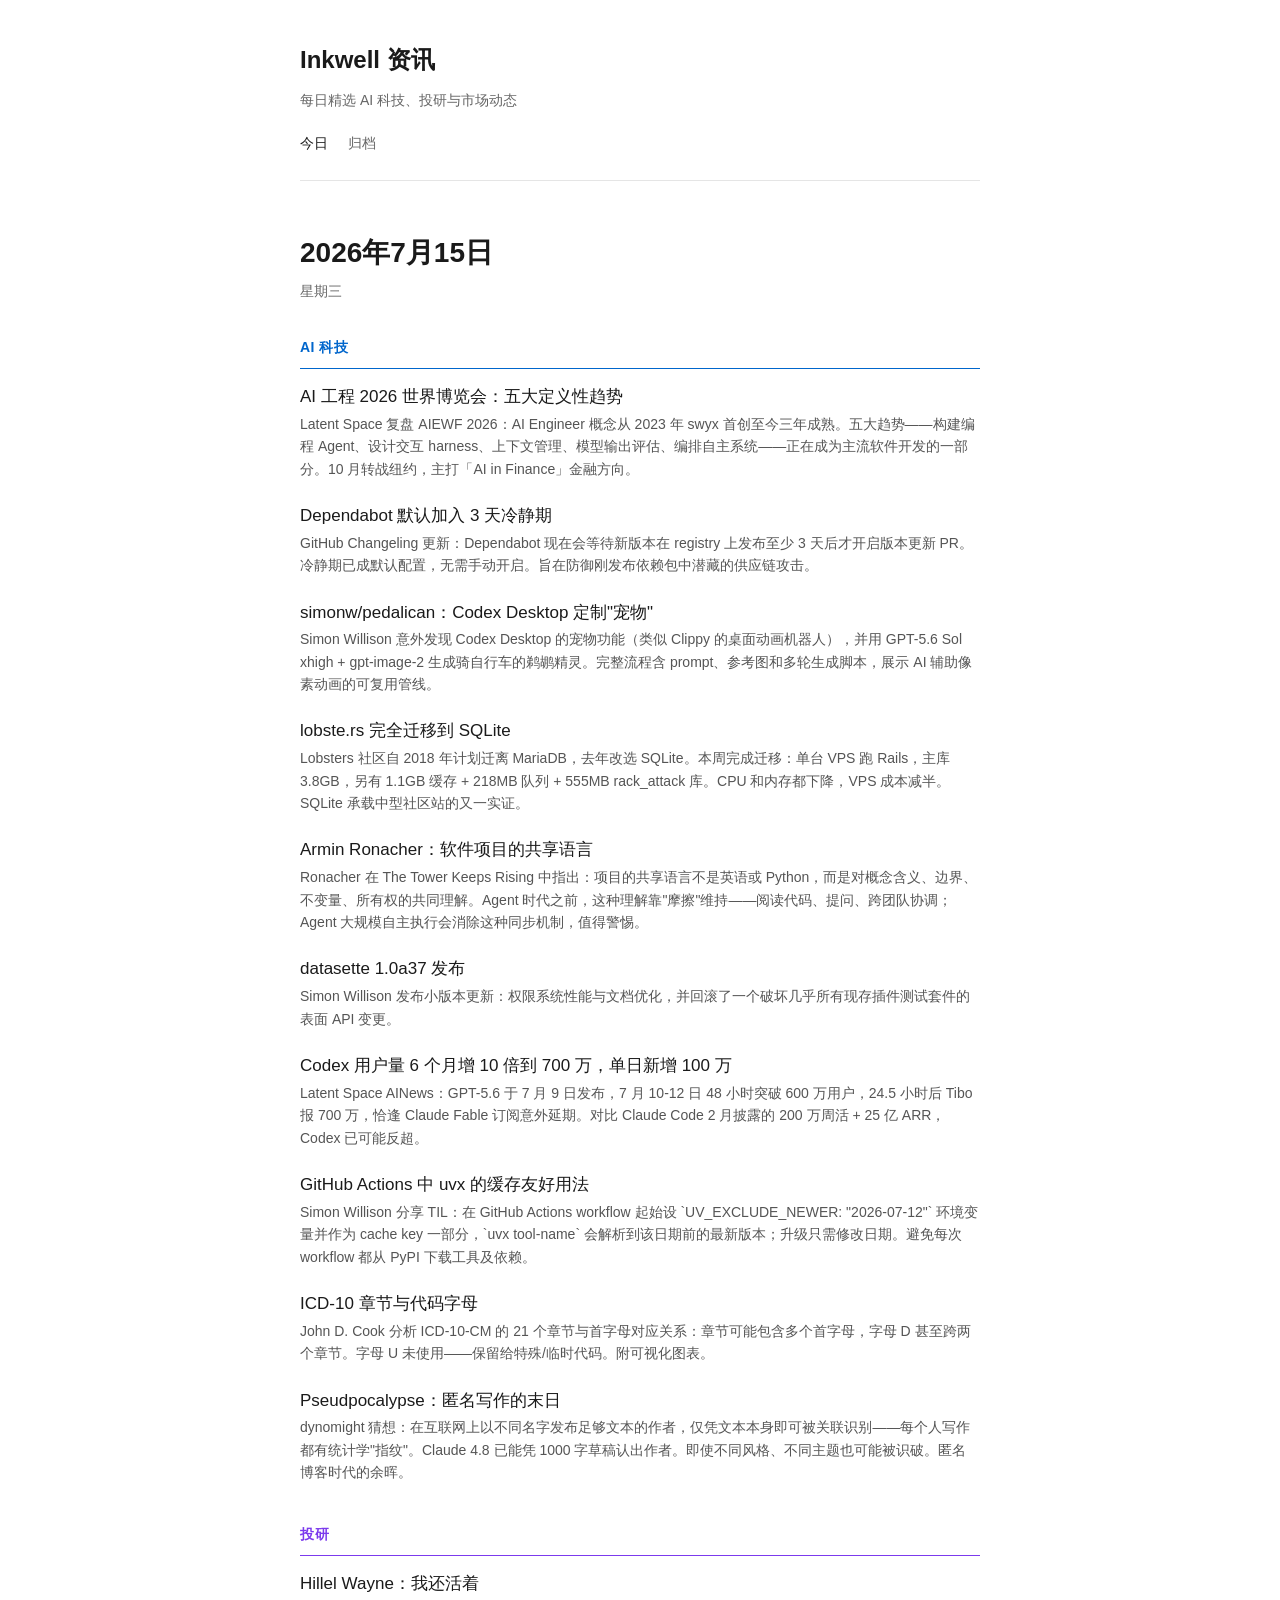
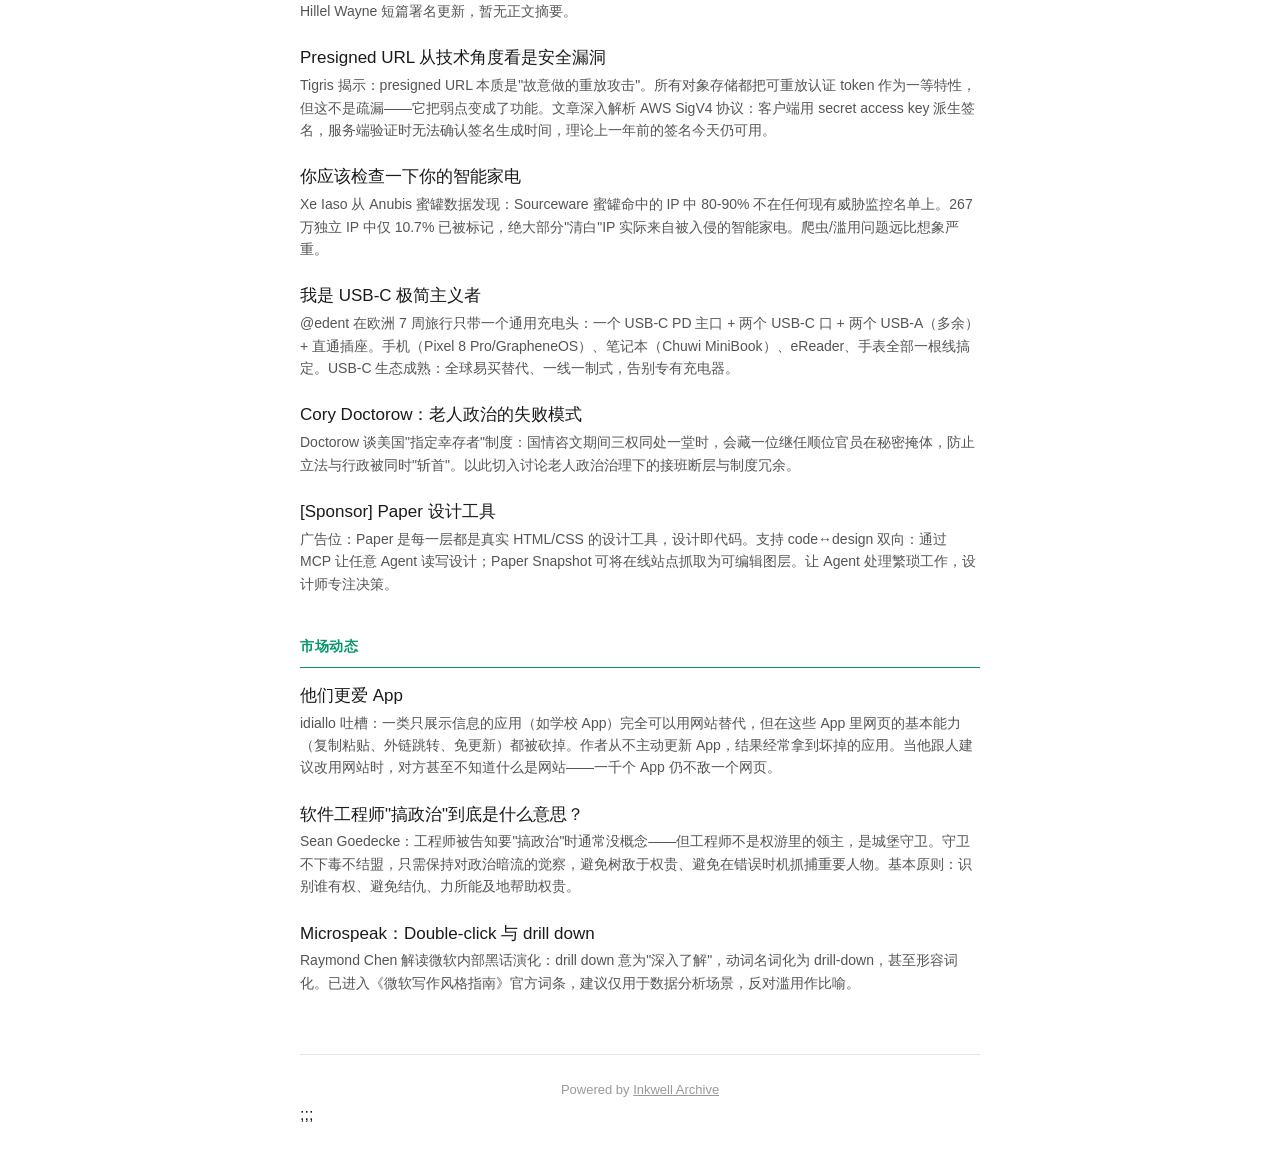
==== commit c1a0cacd: "InkWell 简报 2026-07-15: 20 篇 / 7 分类, 精选 14 条" ====
--- a/index.html
+++ b/index.html
@@ -27,6 +27,130 @@
   <script>
     // 资讯数据
     const newsData = {
+  "2026-07-15": {
+    "date": "2026年7月15日",
+    "weekday": "星期三",
+    "ai_tech": [
+      {
+        "title": "AI 工程 2026 世界博览会：五大定义性趋势",
+        "summary": "Latent Space 复盘 AIEWF 2026：AI Engineer 概念从 2023 年 swyx 首创至今三年成熟。五大趋势——构建编程 Agent、设计交互 harness、上下文管理、模型输出评估、编排自主系统——正在成为主流软件开发的一部分。10 月转战纽约，主打「AI in Finance」金融方向。",
+        "link": "https://inkwell.coze.com/article/art_iyuici",
+        "category": "ai_tech"
+      },
+      {
+        "title": "Dependabot 默认加入 3 天冷静期",
+        "summary": "GitHub Changeling 更新：Dependabot 现在会等待新版本在 registry 上发布至少 3 天后才开启版本更新 PR。冷静期已成默认配置，无需手动开启。旨在防御刚发布依赖包中潜藏的供应链攻击。",
+        "link": "https://inkwell.coze.com/article/art_r5xww6",
+        "category": "ai_tech"
+      },
+      {
+        "title": "simonw/pedalican：Codex Desktop 定制\"宠物\"",
+        "summary": "Simon Willison 意外发现 Codex Desktop 的宠物功能（类似 Clippy 的桌面动画机器人），并用 GPT-5.6 Sol xhigh + gpt-image-2 生成骑自行车的鹈鹕精灵。完整流程含 prompt、参考图和多轮生成脚本，展示 AI 辅助像素动画的可复用管线。",
+        "link": "https://inkwell.coze.com/article/art_8powyx",
+        "category": "ai_tech"
+      },
+      {
+        "title": "lobste.rs 完全迁移到 SQLite",
+        "summary": "Lobsters 社区自 2018 年计划迁离 MariaDB，去年改选 SQLite。本周完成迁移：单台 VPS 跑 Rails，主库 3.8GB，另有 1.1GB 缓存 + 218MB 队列 + 555MB rack_attack 库。CPU 和内存都下降，VPS 成本减半。SQLite 承载中型社区站的又一实证。",
+        "link": "https://inkwell.coze.com/article/art_o3a8eh",
+        "category": "ai_tech"
+      },
+      {
+        "title": "Armin Ronacher：软件项目的共享语言",
+        "summary": "Ronacher 在 The Tower Keeps Rising 中指出：项目的共享语言不是英语或 Python，而是对概念含义、边界、不变量、所有权的共同理解。Agent 时代之前，这种理解靠\"摩擦\"维持——阅读代码、提问、跨团队协调；Agent 大规模自主执行会消除这种同步机制，值得警惕。",
+        "link": "https://inkwell.coze.com/article/art_arno1q",
+        "category": "ai_tech"
+      },
+      {
+        "title": "datasette 1.0a37 发布",
+        "summary": "Simon Willison 发布小版本更新：权限系统性能与文档优化，并回滚了一个破坏几乎所有现存插件测试套件的表面 API 变更。",
+        "link": "https://inkwell.coze.com/article/art_4ewvr3",
+        "category": "ai_tech"
+      },
+      {
+        "title": "Codex 用户量 6 个月增 10 倍到 700 万，单日新增 100 万",
+        "summary": "Latent Space AINews：GPT-5.6 于 7 月 9 日发布，7 月 10-12 日 48 小时突破 600 万用户，24.5 小时后 Tibo 报 700 万，恰逢 Claude Fable 订阅意外延期。对比 Claude Code 2 月披露的 200 万周活 + 25 亿 ARR，Codex 已可能反超。",
+        "link": "https://inkwell.coze.com/article/art_ghe08o",
+        "category": "ai_tech"
+      },
+      {
+        "title": "GitHub Actions 中 uvx 的缓存友好用法",
+        "summary": "Simon Willison 分享 TIL：在 GitHub Actions workflow 起始设 `UV_EXCLUDE_NEWER: \"2026-07-12\"` 环境变量并作为 cache key 一部分，`uvx tool-name` 会解析到该日期前的最新版本；升级只需修改日期。避免每次 workflow 都从 PyPI 下载工具及依赖。",
+        "link": "https://inkwell.coze.com/article/art_y003pu",
+        "category": "ai_tech"
+      },
+      {
+        "title": "ICD-10 章节与代码字母",
+        "summary": "John D. Cook 分析 ICD-10-CM 的 21 个章节与首字母对应关系：章节可能包含多个首字母，字母 D 甚至跨两个章节。字母 U 未使用——保留给特殊/临时代码。附可视化图表。",
+        "link": "https://inkwell.coze.com/article/art_59yvdp",
+        "category": "ai_tech"
+      },
+      {
+        "title": "Pseudpocalypse：匿名写作的末日",
+        "summary": "dynomight 猜想：在互联网上以不同名字发布足够文本的作者，仅凭文本本身即可被关联识别——每个人写作都有统计学\"指纹\"。Claude 4.8 已能凭 1000 字草稿认出作者。即使不同风格、不同主题也可能被识破。匿名博客时代的余晖。",
+        "link": "https://inkwell.coze.com/article/art_f1aqxy",
+        "category": "ai_tech"
+      }
+    ],
+    "research": [
+      {
+        "title": "Hillel Wayne：我还活着",
+        "summary": "Hillel Wayne 短篇署名更新，暂无正文摘要。",
+        "link": "https://inkwell.coze.com/article/art_1kwo49",
+        "category": "research"
+      },
+      {
+        "title": "Presigned URL 从技术角度看是安全漏洞",
+        "summary": "Tigris 揭示：presigned URL 本质是\"故意做的重放攻击\"。所有对象存储都把可重放认证 token 作为一等特性，但这不是疏漏——它把弱点变成了功能。文章深入解析 AWS SigV4 协议：客户端用 secret access key 派生签名，服务端验证时无法确认签名生成时间，理论上一年前的签名今天仍可用。",
+        "link": "https://inkwell.coze.com/article/art_sgd501",
+        "category": "research"
+      },
+      {
+        "title": "你应该检查一下你的智能家电",
+        "summary": "Xe Iaso 从 Anubis 蜜罐数据发现：Sourceware 蜜罐命中的 IP 中 80-90% 不在任何现有威胁监控名单上。267 万独立 IP 中仅 10.7% 已被标记，绝大部分\"清白\"IP 实际来自被入侵的智能家电。爬虫/滥用问题远比想象严重。",
+        "link": "https://inkwell.coze.com/article/art_23461p",
+        "category": "research"
+      },
+      {
+        "title": "我是 USB-C 极简主义者",
+        "summary": "@edent 在欧洲 7 周旅行只带一个通用充电头：一个 USB-C PD 主口 + 两个 USB-C 口 + 两个 USB-A（多余）+ 直通插座。手机（Pixel 8 Pro/GrapheneOS）、笔记本（Chuwi MiniBook）、eReader、手表全部一根线搞定。USB-C 生态成熟：全球易买替代、一线一制式，告别专有充电器。",
+        "link": "https://inkwell.coze.com/article/art_zhiv1q",
+        "category": "research"
+      },
+      {
+        "title": "Cory Doctorow：老人政治的失败模式",
+        "summary": "Doctorow 谈美国\"指定幸存者\"制度：国情咨文期间三权同处一堂时，会藏一位继任顺位官员在秘密掩体，防止立法与行政被同时\"斩首\"。以此切入讨论老人政治治理下的接班断层与制度冗余。",
+        "link": "https://inkwell.coze.com/article/art_6o8zby",
+        "category": "research"
+      },
+      {
+        "title": "[Sponsor] Paper 设计工具",
+        "summary": "广告位：Paper 是每一层都是真实 HTML/CSS 的设计工具，设计即代码。支持 code↔design 双向：通过 MCP 让任意 Agent 读写设计；Paper Snapshot 可将在线站点抓取为可编辑图层。让 Agent 处理繁琐工作，设计师专注决策。",
+        "link": "https://inkwell.coze.com/article/art_shb5n0",
+        "category": "research"
+      }
+    ],
+    "market": [
+      {
+        "title": "他们更爱 App",
+        "summary": "idiallo 吐槽：一类只展示信息的应用（如学校 App）完全可以用网站替代，但在这些 App 里网页的基本能力（复制粘贴、外链跳转、免更新）都被砍掉。作者从不主动更新 App，结果经常拿到坏掉的应用。当他跟人建议改用网站时，对方甚至不知道什么是网站——一千个 App 仍不敌一个网页。",
+        "link": "https://inkwell.coze.com/article/art_vt051r",
+        "category": "market"
+      },
+      {
+        "title": "软件工程师\"搞政治\"到底是什么意思？",
+        "summary": "Sean Goedecke：工程师被告知要\"搞政治\"时通常没概念——但工程师不是权游里的领主，是城堡守卫。守卫不下毒不结盟，只需保持对政治暗流的觉察，避免树敌于权贵、避免在错误时机抓捕重要人物。基本原则：识别谁有权、避免结仇、力所能及地帮助权贵。",
+        "link": "https://inkwell.coze.com/article/art_t7azc0",
+        "category": "market"
+      },
+      {
+        "title": "Microspeak：Double-click 与 drill down",
+        "summary": "Raymond Chen 解读微软内部黑话演化：drill down 意为\"深入了解\"，动词名词化为 drill-down，甚至形容词化。已进入《微软写作风格指南》官方词条，建议仅用于数据分析场景，反对滥用作比喻。",
+        "link": "https://inkwell.coze.com/article/art_fqg7p",
+        "category": "market"
+      }
+    ]
+  },
   "2026-07-09": {
     "date": "2026年7月9日",
     "weekday": "星期四",
